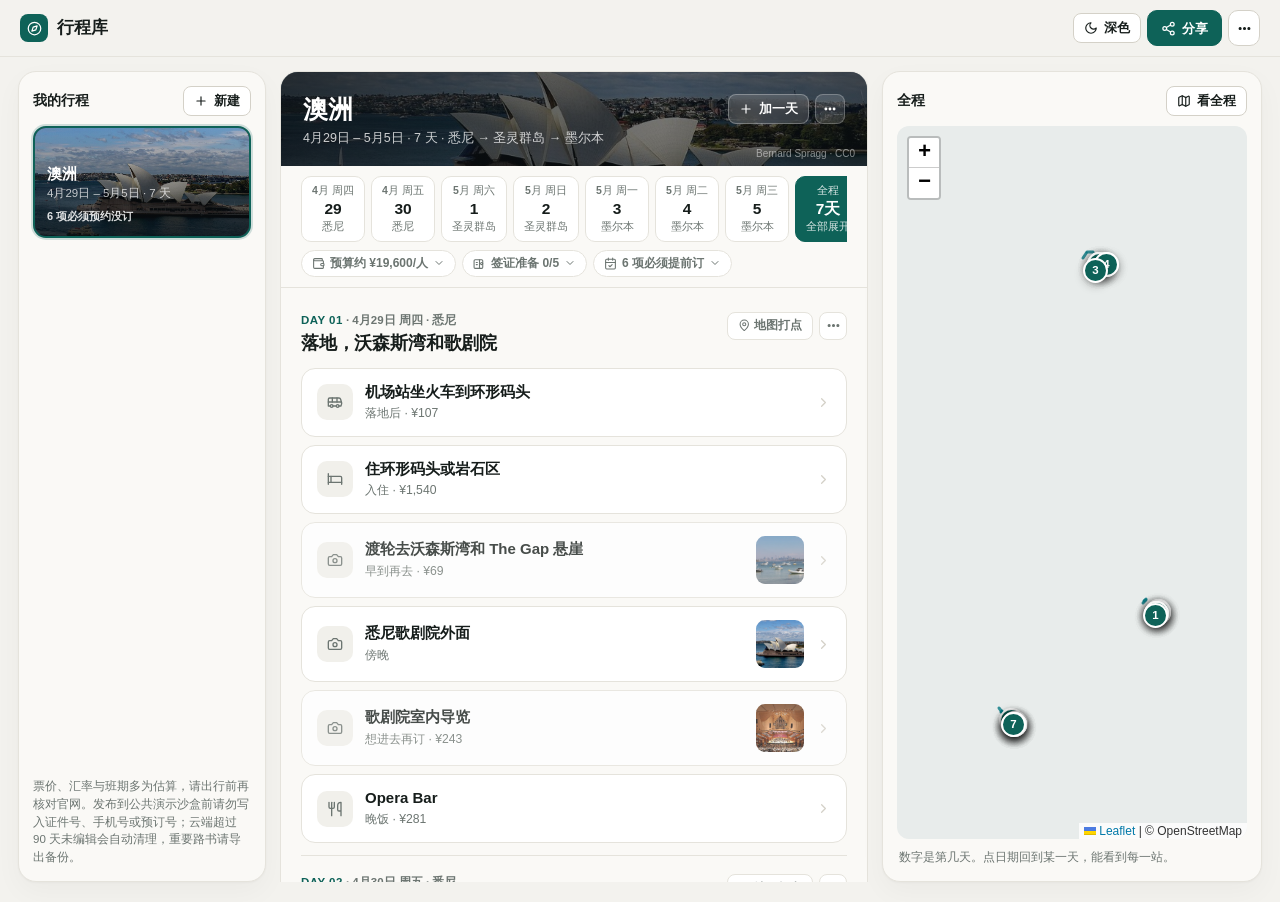
==== demo/index.html @ 8e87754a "feat: convert itinerary stops into minimal cards with click-to-open detail panel and unified monochr" ====
<!DOCTYPE html>
<html lang="zh-CN">
<head>
  <meta charset="utf-8" />
  <meta name="viewport" content="width=device-width, initial-scale=1" />
  <title>行程库</title>
  <script>
    try {
      if (localStorage.getItem("travel-guides-theme") === "dark") {
        document.documentElement.dataset.theme = "dark";
      }
    } catch (_) {}
    if (/^\/t\/[A-Za-z0-9_-]+(?:\/edit)?\/?$/.test(location.pathname)) {
      document.documentElement.classList.add("shared-loading");
    }
  </script>
  <link rel="stylesheet" href="vendor/leaflet.css?v=1.9.4" />
  <link rel="stylesheet" href="styles.css?v=39" />
</head>
<body>
  <header class="top">
    <div class="brand">
      <span class="brand-mark"><span data-icon="compass"></span></span>
      <h1>行程库</h1>
    </div>
    <div class="top-actions">
      <span id="share-status" class="share-status" hidden></span>
      <button type="button" class="btn btn-sm" id="seed-update-btn" hidden><span data-icon="refresh"></span>线上已更新 · 用最新版</button>
      <button type="button" class="btn btn-sm" id="conflict-reload-btn" hidden><span data-icon="refresh"></span>加载最新内容</button>
      <button type="button" class="btn readonly-only" id="fork-btn"><span data-icon="copy"></span>复制并修改</button>
      <button type="button" class="btn btn-sm theme-toggle" id="theme-btn" title="切换浅色纸本 / 深色夜航主题"></button>
      <button type="button" class="btn btn-primary" id="share-btn"><span data-icon="share"></span>分享</button>
      <details class="more-menu" id="more-menu">
        <summary class="btn btn-icon-more" aria-label="更多功能" title="打印路书、导入或导出备份"><span data-icon="more"></span></summary>
        <div class="more-popover">
          <button type="button" class="menu-item edit-only mobile-only-menu-item" id="menu-add-day"><span data-icon="plus"></span>添加新的一天</button>
          <button type="button" class="menu-item edit-only mobile-only-menu-item" id="menu-rename-trip"><span data-icon="pencil"></span>修改行程名称</button>
          <button type="button" class="menu-item edit-only mobile-only-menu-item" id="menu-edit-cover"><span data-icon="camera"></span>更换顶部封面</button>
          <button type="button" class="menu-item edit-only mobile-only-menu-item" id="menu-new-trip"><span data-icon="plus"></span>新建另一趟行程</button>
          <button type="button" class="menu-item edit-only mobile-only-menu-item danger-item" id="menu-delete-trip"><span data-icon="trash"></span>删除当前行程</button>
          <hr class="menu-sep edit-only mobile-only-menu-item" />
          <button type="button" class="menu-item" id="print-btn"><span data-icon="printer"></span>打印 / 导出 PDF 路书</button>
          <button type="button" class="menu-item edit-only" id="reset-local-btn" hidden><span data-icon="refresh"></span>恢复默认线上内容</button>
          <button type="button" class="menu-item edit-only" id="import-btn"><span data-icon="upload"></span>导入 JSON 备份</button>
          <button type="button" class="menu-item" id="export-btn"><span data-icon="download"></span>导出 JSON 备份</button>
        </div>
      </details>
      <input id="import-file" type="file" accept="application/json" hidden />
    </div>
  </header>

  <div class="layout">
    <aside class="rail">
      <div class="rail-head">
        <h2>我的行程</h2>
        <button type="button" id="new-trip" class="btn btn-sm edit-only"><span data-icon="plus"></span>新建</button>
      </div>
      <div id="trip-list"></div>
      <p class="rail-note">票价、汇率与班期多为估算，请出行前再核对官网。发布到公共演示沙盒前请勿写入证件号、手机号或预订号；云端超过 90 天未编辑会自动清理，重要路书请导出备份。</p>
    </aside>

    <main id="main"></main>

    <aside class="map-panel">
      <div class="map-bar">
        <h2 id="map-title">地图</h2>
        <button type="button" id="fit-all" class="btn btn-sm"><span data-icon="map"></span>看全程</button>
      </div>
      <div id="map"></div>
      <p id="map-legend">数字和左边每一站的编号对应，虚线是先后顺序。</p>
    </aside>
  </div>

  <dialog id="editor">
    <form id="editor-form" method="dialog">
      <h3 id="editor-title">添加地点</h3>
      <label>时间 <input name="time" placeholder="10:30" /></label>
      <label>名称 <input name="name" required placeholder="餐厅或景点" /></label>
      <label>类型
        <select name="kind">
          <option value="sight">景点</option>
          <option value="food">餐厅</option>
          <option value="transport">交通</option>
          <option value="stay">住宿</option>
        </select>
      </label>
      <label>地址 <input name="address" placeholder="用来在谷歌上搜索" /></label>
      <label>为什么去（亮点简介） <input name="why" placeholder="一句话说明为什么推荐这里" /></label>
      <div class="pair">
        <label>纬度 <input name="lat" inputmode="decimal" /></label>
        <label>经度 <input name="lng" inputmode="decimal" /></label>
      </div>
      <button type="button" id="geocode-btn" class="btn"><span data-icon="pin"></span><span class="label">按名称查找坐标并打点</span></button>
      <label>要不要提前订
        <select name="reservation">
          <option value="none">不用预约</option>
          <option value="recommended">建议预约</option>
          <option value="required">必须预约</option>
        </select>
      </label>
      <label>预约说明 <input name="reservationNote" placeholder="为什么要订，订晚了会怎样" /></label>
      <label>预约链接 <input name="bookingUrl" placeholder="https://" /></label>
      <div class="pair">
        <label>每人费用（当地货币） <input name="costAmount" inputmode="decimal" placeholder="免费填 0" /></label>
        <label>费用说明 <input name="costNote" placeholder="含什么，怎么算的" /></label>
      </div>
      <label>配图链接（Wikimedia 或本站 /api/img）
        <span class="copy-field">
          <input name="photoSrc" placeholder="https://commons.wikimedia.org/..." />
          <button type="button" id="photo-search-btn" class="btn btn-sm"><span data-icon="camera"></span><span class="label">自动搜图</span></button>
        </span>
      </label>
      <div class="pair">
        <label>图片署名 <input name="photoCredit" placeholder="作者 · CC BY-SA 4.0" /></label>
        <label>来源页面 <input name="photoLink" placeholder="https://commons.wikimedia.org/wiki/File:..." /></label>
      </div>
      <label>怎么走 <textarea name="note" rows="4"></textarea></label>
      <div class="dialog-actions">
        <button type="button" id="editor-cancel" class="btn">取消</button>
        <button type="submit" class="btn btn-primary">保存</button>
      </div>
    </form>
  </dialog>

  <dialog id="day-editor">
    <form id="day-editor-form" method="dialog">
      <h3 id="day-editor-title">编辑这一天</h3>
      <div class="pair">
        <label>日期 <input name="date" placeholder="2027-05-01" /></label>
        <label>城市 <input name="city" placeholder="京都 / 悉尼" /></label>
      </div>
      <label>当天主题 <input name="title" required placeholder="例如：伏见稻荷与清水寺漫步" /></label>
      <div class="dialog-actions">
        <button type="button" id="day-editor-cancel" class="btn">取消</button>
        <button type="submit" class="btn btn-primary">保存</button>
      </div>
    </form>
  </dialog>

  <script src="vendor/leaflet.js?v=1.9.4"></script>
  <dialog id="pin-sheet" class="pin-sheet">
    <form method="dialog">
      <h3 id="pin-sheet-title">在谷歌地图打点</h3>
      <p id="pin-sheet-note" class="pin-sheet-note">点任意一站即可在谷歌地图里单独打点定位；也可以点第一项把今天所有站点连成路线。</p>
      <div id="pin-sheet-list" class="pin-sheet-list"></div>
      <div class="dialog-actions">
        <button type="submit" class="btn" value="cancel">关闭</button>
      </div>
    </form>
  </dialog>

  <dialog id="stop-detail" class="stop-detail">
    <div id="detail-content"></div>
  </dialog>

  <dialog id="stop-sheet" class="stop-sheet">
    <form method="dialog">
      <div class="stop-sheet-head">
        <p id="stop-sheet-pos" class="stop-sheet-pos"></p>
        <h3 id="stop-sheet-title">管理这一站</h3>
      </div>
      <div class="stop-sheet-moves" role="group" aria-label="调整先后顺序">
        <button type="button" class="btn stop-move-btn" id="sheet-move-up"><span data-icon="arrowUp"></span>上移一站</button>
        <button type="button" class="btn stop-move-btn" id="sheet-move-down"><span data-icon="arrowDown"></span>下移一站</button>
      </div>
      <div class="stop-sheet-actions">
        <button type="button" class="sheet-row-btn" id="sheet-edit-stop"><span data-icon="pencil"></span><span><b>编辑地点信息</b><small>修改时间、名称、费用、备注或配图</small></span></button>
        <button type="button" class="sheet-row-btn danger" id="sheet-del-stop"><span data-icon="trash"></span><span><b>删除这一站</b><small>从当天行程中移除</small></span></button>
      </div>
      <div class="dialog-actions">
        <button type="submit" class="btn btn-sheet-done" value="cancel">完成</button>
      </div>
    </form>
  </dialog>

  <dialog id="photo-lightbox" class="photo-lightbox">
    <form method="dialog">
      <img id="lightbox-img" alt="" />
      <div class="lightbox-foot">
        <div>
          <b id="lightbox-title"></b>
          <a id="lightbox-credit" target="_blank" rel="noopener"></a>
        </div>
        <button type="submit" class="btn btn-sm" value="cancel">关闭</button>
      </div>
    </form>
  </dialog>

  <button type="button" id="mobile-map-fab" class="mobile-map-fab" hidden></button>

  <dialog id="share-dialog" class="share-dialog">
    <form method="dialog">
      <div>
        <p class="dialog-kicker" id="share-dialog-kicker">分享行程</p>
        <h3 id="share-dialog-title">两个链接，两种权限</h3>
        <p class="share-explain" id="share-dialog-explain">公开链接只能查看；编辑链接相当于密码，请只发给共同规划的人。</p>
      </div>
      <label>公开查看链接
        <span class="copy-field">
          <input id="public-link" readonly />
          <button type="button" class="btn btn-sm" id="copy-public">复制</button>
        </span>
      </label>
      <label id="edit-link-row">持链接可编辑
        <span class="copy-field">
          <input id="edit-link" readonly />
          <button type="button" class="btn btn-sm" id="copy-edit">复制</button>
        </span>
      </label>
      <div id="static-cloud-box" class="static-cloud-box" hidden>
        <small>当前为静态托管页面，复制上方链接即可发给同行人查看。如果需要在网页上多人实时编辑，也可以生成云端副本（默认沙盒使用 workers.dev，部分国内网络可能无法直连）。</small>
        <button type="button" class="btn btn-sm" id="static-cloud-btn">生成云端可编辑副本</button>
      </div>
      <div id="share-manage-box" class="share-manage-box" hidden>
        <div class="share-manage-head">
          <div>
            <b>编辑安全与历史版本</b>
            <small>编辑链接泄露时可立即重置；改乱了可恢复到之前的版本。</small>
          </div>
          <button type="button" class="btn btn-sm" id="rotate-token-btn">重置编辑密钥</button>
        </div>
        <div class="revision-section">
          <div class="revision-bar">
            <span>最近保存记录（最多 10 版）</span>
            <button type="button" class="btn btn-sm" id="load-revisions-btn">刷新列表</button>
          </div>
          <div id="revision-list" class="revision-list"></div>
        </div>
        <div class="share-delete-row">
          <small>误发了证件号或预订号时，连同历史版本一起从云端清除。</small>
          <button type="button" class="btn btn-sm" id="delete-cloud-trip-btn">彻底删除云端行程</button>
        </div>
      </div>
      <p class="share-warning" id="share-warning">公共演示沙盒单行程限 100 KB、超过 90 天未编辑自动清理，不承诺永久保存。请勿把编辑链接公开发布，也不要写入身份证、护照、手机号或预订号。</p>
      <div class="dialog-actions">
        <button type="button" id="share-close" class="btn btn-primary">完成</button>
      </div>
    </form>
  </dialog>

  <script src="data.js?v=39"></script>
  <script src="app.js?v=39"></script>
  <script src="share.js?v=11"></script>
</body>
</html>
---- demo/vendor/leaflet.css ----
/* required styles */

.leaflet-pane,
.leaflet-tile,
.leaflet-marker-icon,
.leaflet-marker-shadow,
.leaflet-tile-container,
.leaflet-pane > svg,
.leaflet-pane > canvas,
.leaflet-zoom-box,
.leaflet-image-layer,
.leaflet-layer {
	position: absolute;
	left: 0;
	top: 0;
	}
.leaflet-container {
	overflow: hidden;
	}
.leaflet-tile,
.leaflet-marker-icon,
.leaflet-marker-shadow {
	-webkit-user-select: none;
	   -moz-user-select: none;
	        user-select: none;
	  -webkit-user-drag: none;
	}
/* Prevents IE11 from highlighting tiles in blue */
.leaflet-tile::selection {
	background: transparent;
}
/* Safari renders non-retina tile on retina better with this, but Chrome is worse */
.leaflet-safari .leaflet-tile {
	image-rendering: -webkit-optimize-contrast;
	}
/* hack that prevents hw layers "stretching" when loading new tiles */
.leaflet-safari .leaflet-tile-container {
	width: 1600px;
	height: 1600px;
	-webkit-transform-origin: 0 0;
	}
.leaflet-marker-icon,
.leaflet-marker-shadow {
	display: block;
	}
/* .leaflet-container svg: reset svg max-width decleration shipped in Joomla! (joomla.org) 3.x */
/* .leaflet-container img: map is broken in FF if you have max-width: 100% on tiles */
.leaflet-container .leaflet-overlay-pane svg {
	max-width: none !important;
	max-height: none !important;
	}
.leaflet-container .leaflet-marker-pane img,
.leaflet-container .leaflet-shadow-pane img,
.leaflet-container .leaflet-tile-pane img,
.leaflet-container img.leaflet-image-layer,
.leaflet-container .leaflet-tile {
	max-width: none !important;
	max-height: none !important;
	width: auto;
	padding: 0;
	}

.leaflet-container img.leaflet-tile {
	/* See: https://bugs.chromium.org/p/chromium/issues/detail?id=600120 */
	mix-blend-mode: plus-lighter;
}

.leaflet-container.leaflet-touch-zoom {
	-ms-touch-action: pan-x pan-y;
	touch-action: pan-x pan-y;
	}
.leaflet-container.leaflet-touch-drag {
	-ms-touch-action: pinch-zoom;
	/* Fallback for FF which doesn't support pinch-zoom */
	touch-action: none;
	touch-action: pinch-zoom;
}
.leaflet-container.leaflet-touch-drag.leaflet-touch-zoom {
	-ms-touch-action: none;
	touch-action: none;
}
.leaflet-container {
	-webkit-tap-highlight-color: transparent;
}
.leaflet-container a {
	-webkit-tap-highlight-color: rgba(51, 181, 229, 0.4);
}
.leaflet-tile {
	filter: inherit;
	visibility: hidden;
	}
.leaflet-tile-loaded {
	visibility: inherit;
	}
.leaflet-zoom-box {
	width: 0;
	height: 0;
	-moz-box-sizing: border-box;
	     box-sizing: border-box;
	z-index: 800;
	}
/* workaround for https://bugzilla.mozilla.org/show_bug.cgi?id=888319 */
.leaflet-overlay-pane svg {
	-moz-user-select: none;
	}

.leaflet-pane         { z-index: 400; }

.leaflet-tile-pane    { z-index: 200; }
.leaflet-overlay-pane { z-index: 400; }
.leaflet-shadow-pane  { z-index: 500; }
.leaflet-marker-pane  { z-index: 600; }
.leaflet-tooltip-pane   { z-index: 650; }
.leaflet-popup-pane   { z-index: 700; }

.leaflet-map-pane canvas { z-index: 100; }
.leaflet-map-pane svg    { z-index: 200; }

.leaflet-vml-shape {
	width: 1px;
	height: 1px;
	}
.lvml {
	behavior: url(#default#VML);
	display: inline-block;
	position: absolute;
	}


/* control positioning */

.leaflet-control {
	position: relative;
	z-index: 800;
	pointer-events: visiblePainted; /* IE 9-10 doesn't have auto */
	pointer-events: auto;
	}
.leaflet-top,
.leaflet-bottom {
	position: absolute;
	z-index: 1000;
	pointer-events: none;
	}
.leaflet-top {
	top: 0;
	}
.leaflet-right {
	right: 0;
	}
.leaflet-bottom {
	bottom: 0;
	}
.leaflet-left {
	left: 0;
	}
.leaflet-control {
	float: left;
	clear: both;
	}
.leaflet-right .leaflet-control {
	float: right;
	}
.leaflet-top .leaflet-control {
	margin-top: 10px;
	}
.leaflet-bottom .leaflet-control {
	margin-bottom: 10px;
	}
.leaflet-left .leaflet-control {
	margin-left: 10px;
	}
.leaflet-right .leaflet-control {
	margin-right: 10px;
	}


/* zoom and fade animations */

.leaflet-fade-anim .leaflet-popup {
	opacity: 0;
	-webkit-transition: opacity 0.2s linear;
	   -moz-transition: opacity 0.2s linear;
	        transition: opacity 0.2s linear;
	}
.leaflet-fade-anim .leaflet-map-pane .leaflet-popup {
	opacity: 1;
	}
.leaflet-zoom-animated {
	-webkit-transform-origin: 0 0;
	    -ms-transform-origin: 0 0;
	        transform-origin: 0 0;
	}
svg.leaflet-zoom-animated {
	will-change: transform;
}

.leaflet-zoom-anim .leaflet-zoom-animated {
	-webkit-transition: -webkit-transform 0.25s cubic-bezier(0,0,0.25,1);
	   -moz-transition:    -moz-transform 0.25s cubic-bezier(0,0,0.25,1);
	        transition:         transform 0.25s cubic-bezier(0,0,0.25,1);
	}
.leaflet-zoom-anim .leaflet-tile,
.leaflet-pan-anim .leaflet-tile {
	-webkit-transition: none;
	   -moz-transition: none;
	        transition: none;
	}

.leaflet-zoom-anim .leaflet-zoom-hide {
	visibility: hidden;
	}


/* cursors */

.leaflet-interactive {
	cursor: pointer;
	}
.leaflet-grab {
	cursor: -webkit-grab;
	cursor:    -moz-grab;
	cursor:         grab;
	}
.leaflet-crosshair,
.leaflet-crosshair .leaflet-interactive {
	cursor: crosshair;
	}
.leaflet-popup-pane,
.leaflet-control {
	cursor: auto;
	}
.leaflet-dragging .leaflet-grab,
.leaflet-dragging .leaflet-grab .leaflet-interactive,
.leaflet-dragging .leaflet-marker-draggable {
	cursor: move;
	cursor: -webkit-grabbing;
	cursor:    -moz-grabbing;
	cursor:         grabbing;
	}

/* marker & overlays interactivity */
.leaflet-marker-icon,
.leaflet-marker-shadow,
.leaflet-image-layer,
.leaflet-pane > svg path,
.leaflet-tile-container {
	pointer-events: none;
	}

.leaflet-marker-icon.leaflet-interactive,
.leaflet-image-layer.leaflet-interactive,
.leaflet-pane > svg path.leaflet-interactive,
svg.leaflet-image-layer.leaflet-interactive path {
	pointer-events: visiblePainted; /* IE 9-10 doesn't have auto */
	pointer-events: auto;
	}

/* visual tweaks */

.leaflet-container {
	background: #ddd;
	outline-offset: 1px;
	}
.leaflet-container a {
	color: #0078A8;
	}
.leaflet-zoom-box {
	border: 2px dotted #38f;
	background: rgba(255,255,255,0.5);
	}


/* general typography */
.leaflet-container {
	font-family: "Helvetica Neue", Arial, Helvetica, sans-serif;
	font-size: 12px;
	font-size: 0.75rem;
	line-height: 1.5;
	}


/* general toolbar styles */

.leaflet-bar {
	box-shadow: 0 1px 5px rgba(0,0,0,0.65);
	border-radius: 4px;
	}
.leaflet-bar a {
	background-color: #fff;
	border-bottom: 1px solid #ccc;
	width: 26px;
	height: 26px;
	line-height: 26px;
	display: block;
	text-align: center;
	text-decoration: none;
	color: black;
	}
.leaflet-bar a,
.leaflet-control-layers-toggle {
	background-position: 50% 50%;
	background-repeat: no-repeat;
	display: block;
	}
.leaflet-bar a:hover,
.leaflet-bar a:focus {
	background-color: #f4f4f4;
	}
.leaflet-bar a:first-child {
	border-top-left-radius: 4px;
	border-top-right-radius: 4px;
	}
.leaflet-bar a:last-child {
	border-bottom-left-radius: 4px;
	border-bottom-right-radius: 4px;
	border-bottom: none;
	}
.leaflet-bar a.leaflet-disabled {
	cursor: default;
	background-color: #f4f4f4;
	color: #bbb;
	}

.leaflet-touch .leaflet-bar a {
	width: 30px;
	height: 30px;
	line-height: 30px;
	}
.leaflet-touch .leaflet-bar a:first-child {
	border-top-left-radius: 2px;
	border-top-right-radius: 2px;
	}
.leaflet-touch .leaflet-bar a:last-child {
	border-bottom-left-radius: 2px;
	border-bottom-right-radius: 2px;
	}

/* zoom control */

.leaflet-control-zoom-in,
.leaflet-control-zoom-out {
	font: bold 18px 'Lucida Console', Monaco, monospace;
	text-indent: 1px;
	}

.leaflet-touch .leaflet-control-zoom-in, .leaflet-touch .leaflet-control-zoom-out  {
	font-size: 22px;
	}


/* layers control */

.leaflet-control-layers {
	box-shadow: 0 1px 5px rgba(0,0,0,0.4);
	background: #fff;
	border-radius: 5px;
	}
.leaflet-control-layers-toggle {
	background-image: url(images/layers.png);
	width: 36px;
	height: 36px;
	}
.leaflet-retina .leaflet-control-layers-toggle {
	background-image: url(images/layers-2x.png);
	background-size: 26px 26px;
	}
.leaflet-touch .leaflet-control-layers-toggle {
	width: 44px;
	height: 44px;
	}
.leaflet-control-layers .leaflet-control-layers-list,
.leaflet-control-layers-expanded .leaflet-control-layers-toggle {
	display: none;
	}
.leaflet-control-layers-expanded .leaflet-control-layers-list {
	display: block;
	position: relative;
	}
.leaflet-control-layers-expanded {
	padding: 6px 10px 6px 6px;
	color: #333;
	background: #fff;
	}
.leaflet-control-layers-scrollbar {
	overflow-y: scroll;
	overflow-x: hidden;
	padding-right: 5px;
	}
.leaflet-control-layers-selector {
	margin-top: 2px;
	position: relative;
	top: 1px;
	}
.leaflet-control-layers label {
	display: block;
	font-size: 13px;
	font-size: 1.08333em;
	}
.leaflet-control-layers-separator {
	height: 0;
	border-top: 1px solid #ddd;
	margin: 5px -10px 5px -6px;
	}

/* Default icon URLs */
.leaflet-default-icon-path { /* used only in path-guessing heuristic, see L.Icon.Default */
	background-image: url(images/marker-icon.png);
	}


/* attribution and scale controls */

.leaflet-container .leaflet-control-attribution {
	background: #fff;
	background: rgba(255, 255, 255, 0.8);
	margin: 0;
	}
.leaflet-control-attribution,
.leaflet-control-scale-line {
	padding: 0 5px;
	color: #333;
	line-height: 1.4;
	}
.leaflet-control-attribution a {
	text-decoration: none;
	}
.leaflet-control-attribution a:hover,
.leaflet-control-attribution a:focus {
	text-decoration: underline;
	}
.leaflet-attribution-flag {
	display: inline !important;
	vertical-align: baseline !important;
	width: 1em;
	height: 0.6669em;
	}
.leaflet-left .leaflet-control-scale {
	margin-left: 5px;
	}
.leaflet-bottom .leaflet-control-scale {
	margin-bottom: 5px;
	}
.leaflet-control-scale-line {
	border: 2px solid #777;
	border-top: none;
	line-height: 1.1;
	padding: 2px 5px 1px;
	white-space: nowrap;
	-moz-box-sizing: border-box;
	     box-sizing: border-box;
	background: rgba(255, 255, 255, 0.8);
	text-shadow: 1px 1px #fff;
	}
.leaflet-control-scale-line:not(:first-child) {
	border-top: 2px solid #777;
	border-bottom: none;
	margin-top: -2px;
	}
.leaflet-control-scale-line:not(:first-child):not(:last-child) {
	border-bottom: 2px solid #777;
	}

.leaflet-touch .leaflet-control-attribution,
.leaflet-touch .leaflet-control-layers,
.leaflet-touch .leaflet-bar {
	box-shadow: none;
	}
.leaflet-touch .leaflet-control-layers,
.leaflet-touch .leaflet-bar {
	border: 2px solid rgba(0,0,0,0.2);
	background-clip: padding-box;
	}


/* popup */

.leaflet-popup {
	position: absolute;
	text-align: center;
	margin-bottom: 20px;
	}
.leaflet-popup-content-wrapper {
	padding: 1px;
	text-align: left;
	border-radius: 12px;
	}
.leaflet-popup-content {
	margin: 13px 24px 13px 20px;
	line-height: 1.3;
	font-size: 13px;
	font-size: 1.08333em;
	min-height: 1px;
	}
.leaflet-popup-content p {
	margin: 17px 0;
	margin: 1.3em 0;
	}
.leaflet-popup-tip-container {
	width: 40px;
	height: 20px;
	position: absolute;
	left: 50%;
	margin-top: -1px;
	margin-left: -20px;
	overflow: hidden;
	pointer-events: none;
	}
.leaflet-popup-tip {
	width: 17px;
	height: 17px;
	padding: 1px;

	margin: -10px auto 0;
	pointer-events: auto;

	-webkit-transform: rotate(45deg);
	   -moz-transform: rotate(45deg);
	    -ms-transform: rotate(45deg);
	        transform: rotate(45deg);
	}
.leaflet-popup-content-wrapper,
.leaflet-popup-tip {
	background: white;
	color: #333;
	box-shadow: 0 3px 14px rgba(0,0,0,0.4);
	}
.leaflet-container a.leaflet-popup-close-button {
	position: absolute;
	top: 0;
	right: 0;
	border: none;
	text-align: center;
	width: 24px;
	height: 24px;
	font: 16px/24px Tahoma, Verdana, sans-serif;
	color: #757575;
	text-decoration: none;
	background: transparent;
	}
.leaflet-container a.leaflet-popup-close-button:hover,
.leaflet-container a.leaflet-popup-close-button:focus {
	color: #585858;
	}
.leaflet-popup-scrolled {
	overflow: auto;
	}

.leaflet-oldie .leaflet-popup-content-wrapper {
	-ms-zoom: 1;
	}
.leaflet-oldie .leaflet-popup-tip {
	width: 24px;
	margin: 0 auto;

	-ms-filter: "progid:DXImageTransform.Microsoft.Matrix(M11=0.70710678, M12=0.70710678, M21=-0.70710678, M22=0.70710678)";
	filter: progid:DXImageTransform.Microsoft.Matrix(M11=0.70710678, M12=0.70710678, M21=-0.70710678, M22=0.70710678);
	}

.leaflet-oldie .leaflet-control-zoom,
.leaflet-oldie .leaflet-control-layers,
.leaflet-oldie .leaflet-popup-content-wrapper,
.leaflet-oldie .leaflet-popup-tip {
	border: 1px solid #999;
	}


/* div icon */

.leaflet-div-icon {
	background: #fff;
	border: 1px solid #666;
	}


/* Tooltip */
/* Base styles for the element that has a tooltip */
.leaflet-tooltip {
	position: absolute;
	padding: 6px;
	background-color: #fff;
	border: 1px solid #fff;
	border-radius: 3px;
	color: #222;
	white-space: nowrap;
	-webkit-user-select: none;
	-moz-user-select: none;
	-ms-user-select: none;
	user-select: none;
	pointer-events: none;
	box-shadow: 0 1px 3px rgba(0,0,0,0.4);
	}
.leaflet-tooltip.leaflet-interactive {
	cursor: pointer;
	pointer-events: auto;
	}
.leaflet-tooltip-top:before,
.leaflet-tooltip-bottom:before,
.leaflet-tooltip-left:before,
.leaflet-tooltip-right:before {
	position: absolute;
	pointer-events: none;
	border: 6px solid transparent;
	background: transparent;
	content: "";
	}

/* Directions */

.leaflet-tooltip-bottom {
	margin-top: 6px;
}
.leaflet-tooltip-top {
	margin-top: -6px;
}
.leaflet-tooltip-bottom:before,
.leaflet-tooltip-top:before {
	left: 50%;
	margin-left: -6px;
	}
.leaflet-tooltip-top:before {
	bottom: 0;
	margin-bottom: -12px;
	border-top-color: #fff;
	}
.leaflet-tooltip-bottom:before {
	top: 0;
	margin-top: -12px;
	margin-left: -6px;
	border-bottom-color: #fff;
	}
.leaflet-tooltip-left {
	margin-left: -6px;
}
.leaflet-tooltip-right {
	margin-left: 6px;
}
.leaflet-tooltip-left:before,
.leaflet-tooltip-right:before {
	top: 50%;
	margin-top: -6px;
	}
.leaflet-tooltip-left:before {
	right: 0;
	margin-right: -12px;
	border-left-color: #fff;
	}
.leaflet-tooltip-right:before {
	left: 0;
	margin-left: -12px;
	border-right-color: #fff;
	}

/* Printing */

@media print {
	/* Prevent printers from removing background-images of controls. */
	.leaflet-control {
		-webkit-print-color-adjust: exact;
		print-color-adjust: exact;
		}
	}
---- demo/styles.css ----
/* ==========================================================================
   Static Travel Guide — Minimal Unified Card + Detail Panel Stylesheet
   Strict Monochrome + Single Accent Palette (Zero Rainbow Clutter)
   ========================================================================== */

:root {
  --bg: #f3f2ee;
  --panel: #faf9f6;
  --surface: #ffffff;
  --surface-subtle: #f1f0eb;
  --ink: #161d1b;
  --muted: #6c7571;
  --line: #e5e3dc;
  --line-strong: #d4d1c8;
  --accent: #0e6258;
  --accent-dark: #094941;
  --accent-soft: #e8f3f1;
  --warn: #b45309;
  --warn-soft: #fef5eb;
  --danger: #b91c1c;
  --danger-soft: #fef2f2;
  --radius: 18px;
  --shadow: 0 1px 2px rgba(18, 26, 23, 0.03), 0 10px 28px rgba(18, 26, 23, 0.035);
}

/* Tonal single-hue steps for budget chart (no rainbow colors) */
.cat-flight    { --bar-alpha: 1; }
.cat-stay      { --bar-alpha: 0.78; }
.cat-transport { --bar-alpha: 0.6; }
.cat-sight     { --bar-alpha: 0.45; }
.cat-food      { --bar-alpha: 0.32; }
.cat-other     { --bar-alpha: 0.2; }

* { box-sizing: border-box; }
[hidden] { display: none !important; }
html, body { margin: 0; height: 100%; }
html.shared-loading body { visibility: hidden; }

body {
  background: var(--bg);
  color: var(--ink);
  font-family: -apple-system, BlinkMacSystemFont, "PingFang SC", "Hiragino Sans GB", "Microsoft YaHei", "Noto Sans SC", sans-serif;
  font-size: 14.5px;
  line-height: 1.55;
  -webkit-font-smoothing: antialiased;
}

button, input, select, textarea { font: inherit; color: inherit; }
.icon { width: 15px; height: 15px; flex-shrink: 0; }
.muted { color: var(--muted); }
.empty { margin: 0; padding: 20px 0; color: var(--muted); font-size: 13.5px; }
.print-only-notes { display: none; }

/* Role Modifiers */
.shared-readonly .edit-only { display: none !important; }
.readonly-only { display: none !important; }
.shared-readonly .readonly-only { display: inline-flex !important; }

/* Unified Calm Buttons */
.btn {
  display: inline-flex;
  align-items: center;
  justify-content: center;
  gap: 6px;
  height: 36px;
  padding: 0 13px;
  border-radius: 10px;
  border: 1px solid var(--line-strong);
  background: var(--surface);
  color: var(--ink);
  font-size: 13px;
  font-weight: 600;
  line-height: 1;
  text-decoration: none;
  white-space: nowrap;
  cursor: pointer;
  transition: background 0.15s, border-color 0.15s, color 0.15s;
}
.btn:hover { border-color: var(--accent); color: var(--accent); }
.btn:active { transform: translateY(1px); }
.btn:disabled { opacity: 0.4; cursor: default; }
.btn-sm { height: 30px; padding: 0 10px; font-size: 12.5px; border-radius: 8px; }
.btn-sm .icon { width: 14px; height: 14px; }

.btn-primary, .btn-book {
  background: var(--accent);
  border-color: var(--accent);
  color: #fff;
}
.btn-primary:hover, .btn-book:hover {
  background: var(--accent-dark);
  border-color: var(--accent-dark);
  color: #fff;
}

/* Top Bar & Menus */
.top {
  position: sticky;
  top: 0;
  z-index: 50;
  display: flex;
  justify-content: space-between;
  align-items: center;
  gap: 12px;
  padding: 10px 20px;
  background: rgba(243, 242, 238, 0.9);
  border-bottom: 1px solid var(--line);
  backdrop-filter: blur(14px);
}
.brand { display: flex; align-items: center; gap: 9px; }
.brand-mark {
  display: grid;
  place-items: center;
  width: 28px;
  height: 28px;
  border-radius: 8px;
  background: var(--accent);
  color: #fff;
}
.brand h1 { margin: 0; font-size: 17px; font-weight: 750; letter-spacing: -0.01em; }
.top-actions { display: flex; align-items: center; gap: 6px; }

.share-status {
  display: inline-flex;
  align-items: center;
  height: 26px;
  padding: 0 9px;
  border-radius: 999px;
  background: var(--accent-soft);
  color: var(--accent);
  font-size: 12px;
  font-weight: 600;
  white-space: nowrap;
}
.share-status.error { background: var(--danger-soft); color: var(--danger); }

#conflict-reload-btn, #seed-update-btn {
  border-color: var(--warn);
  background: var(--warn-soft);
  color: var(--warn);
}

.more-menu { position: relative; }
.more-menu summary { list-style: none; }
.more-menu summary::-webkit-details-marker { display: none; }
.btn-icon-more { width: 32px; padding: 0; }
.more-popover {
  position: absolute;
  right: 0;
  top: calc(100% + 6px);
  min-width: 188px;
  padding: 5px;
  border-radius: 12px;
  background: var(--surface);
  border: 1px solid var(--line);
  box-shadow: 0 12px 32px rgba(15, 23, 20, 0.14);
  display: grid;
  gap: 2px;
  z-index: 80;
}
.menu-item {
  display: flex;
  align-items: center;
  gap: 9px;
  width: 100%;
  padding: 8px 11px;
  border: 0;
  border-radius: 8px;
  background: transparent;
  color: var(--ink);
  font-size: 13px;
  font-weight: 550;
  text-align: left;
  cursor: pointer;
}
.menu-item:hover { background: var(--surface-subtle); color: var(--accent); }
.menu-item.danger-item { color: var(--danger); }
.menu-item.danger-item:hover { background: var(--danger-soft); }
.menu-sep { border: 0; border-top: 1px solid var(--line); margin: 4px 6px; }
@media (min-width: 721px) {
  .mobile-only-menu-item { display: none; }
}

/* 3-Column Desktop Layout */
.layout {
  display: grid;
  grid-template-columns: 248px minmax(0, 1fr) 380px;
  gap: 14px;
  padding: 14px 18px 20px;
  height: calc(100vh - 55px);
}
.shared-route .rail { display: none !important; }
.shared-route .layout { grid-template-columns: minmax(0, 1fr) 400px; }

.rail, .map-panel {
  min-height: 0;
  display: flex;
  flex-direction: column;
  background: var(--panel);
  border: 1px solid var(--line);
  border-radius: var(--radius);
  box-shadow: var(--shadow);
}

/* Left Sidebar Trip Cards */
.rail { padding: 14px; overflow: auto; }
.rail-head, .map-bar {
  display: flex;
  justify-content: space-between;
  align-items: center;
  gap: 8px;
  margin-bottom: 10px;
}
.rail h2, .map-bar h2 { margin: 0; font-size: 14px; font-weight: 750; }
#trip-list { display: grid; gap: 10px; }

.trip-card {
  position: relative;
  display: flex;
  flex-direction: column;
  justify-content: flex-end;
  width: 100%;
  min-height: 112px;
  padding: 0;
  border: 2px solid transparent;
  border-radius: 13px;
  background: #1b2422;
  color: #fff;
  text-align: left;
  overflow: hidden;
  cursor: pointer;
  transition: transform 0.15s, border-color 0.15s;
}
.trip-card:hover { transform: translateY(-1px); }
.trip-card.active {
  border-color: var(--accent);
  box-shadow: 0 0 0 2px rgba(14, 98, 88, 0.18);
}
.trip-thumb {
  position: absolute;
  inset: 0;
  display: grid;
  place-items: center;
  background: #232f2c center / cover no-repeat;
}
.trip-thumb::after {
  content: "";
  position: absolute;
  inset: 0;
  background: linear-gradient(180deg, rgba(10, 15, 18, 0.1) 0%, rgba(10, 15, 18, 0.84) 100%);
}
.trip-meta { position: relative; z-index: 1; display: block; padding: 11px 12px 10px; }
.trip-meta b { display: block; font-size: 14.5px; font-weight: 750; line-height: 1.25; }
.trip-meta span { display: block; margin-top: 2px; font-size: 11.5px; color: rgba(255, 255, 255, 0.74); }
.trip-meta em, .trip-meta .ok {
  display: inline-block;
  margin-top: 5px;
  font-size: 11px;
  font-style: normal;
  font-weight: 600;
  color: rgba(255, 255, 255, 0.86);
}
.rail-note { margin: auto 0 0; padding-top: 14px; color: var(--muted); font-size: 11.5px; line-height: 1.55; }

/* Center Stage */
main {
  min-height: 0;
  overflow: auto;
  display: flex;
  flex-direction: column;
  gap: 10px;
}
.stage-shell {
  background: var(--panel);
  border: 1px solid var(--line);
  border-radius: var(--radius);
  box-shadow: var(--shadow);
  overflow: clip;
}

/* 1. Atmospheric Header */
.stage-hero {
  position: relative;
  padding: 22px 22px 18px;
  background: #1a2422;
  color: #fff;
  overflow: hidden;
}
.stage-hero.has-bg::before {
  content: "";
  position: absolute;
  inset: 0;
  background: var(--hero-img) center / cover no-repeat;
}
.stage-hero-scrim {
  position: absolute;
  inset: 0;
  background: linear-gradient(95deg, rgba(12, 17, 20, 0.84) 0%, rgba(12, 17, 20, 0.56) 65%, rgba(12, 17, 20, 0.72) 100%);
}
.stage-hero-body {
  position: relative;
  z-index: 1;
  display: flex;
  justify-content: space-between;
  align-items: flex-start;
  gap: 14px;
}
.stage-hero h2 { margin: 0; font-size: clamp(20px, 2.3vw, 25px); font-weight: 760; letter-spacing: -0.015em; line-height: 1.2; }
.stage-sub { margin: 5px 0 0; font-size: 12.5px; color: rgba(255, 255, 255, 0.78); }
.stage-hero-tools { display: flex; align-items: center; gap: 6px; flex-shrink: 0; }
.btn-hero-primary { background: rgba(255, 255, 255, 0.16); border-color: rgba(255, 255, 255, 0.28); color: #fff; backdrop-filter: blur(6px); }
.btn-hero-primary:hover { background: rgba(255, 255, 255, 0.26); border-color: #fff; color: #fff; }
.btn-hero-more { width: 30px; padding: 0; background: rgba(255, 255, 255, 0.14); border-color: rgba(255, 255, 255, 0.24); color: #fff; }
.btn-hero-more:hover { background: rgba(255, 255, 255, 0.26); border-color: #fff; color: #fff; }
.hero-credit {
  position: absolute; right: 12px; bottom: 5px; z-index: 1;
  font-size: 10px; color: rgba(255, 255, 255, 0.5); text-decoration: none;
  max-width: 45%; overflow: hidden; text-overflow: ellipsis; white-space: nowrap;
}

/* 2. Sticky Date Strip + Monochrome Quick Pills */
.stage-sticky {
  position: sticky;
  top: 0;
  z-index: 25;
  padding: 10px 20px;
  background: rgba(250, 249, 246, 0.94);
  border-bottom: 1px solid var(--line);
  backdrop-filter: blur(12px);
}
.day-tabs {
  display: flex;
  align-items: stretch;
  gap: 6px;
  overflow-x: auto;
  scrollbar-width: none;
}
.day-tabs::-webkit-scrollbar { display: none; }

.day-tab {
  display: flex;
  flex-direction: column;
  align-items: center;
  justify-content: center;
  min-width: 64px;
  padding: 5px 10px;
  border-radius: 10px;
  border: 1px solid var(--line);
  background: var(--surface);
  color: var(--ink);
  cursor: pointer;
  flex-shrink: 0;
  transition: background 0.15s, border-color 0.15s, color 0.15s;
}
.day-tab:hover { border-color: var(--accent); }
.dt-top { font-size: 10.5px; color: var(--muted); font-weight: 550; white-space: nowrap; }
.dt-num { font-size: 15.5px; font-weight: 800; line-height: 1.15; margin: 1px 0; font-variant-numeric: tabular-nums; }
.dt-city { font-size: 11px; color: var(--muted); font-weight: 550; max-width: 70px; overflow: hidden; text-overflow: ellipsis; white-space: nowrap; }

.day-tab.active {
  background: var(--accent);
  border-color: var(--accent);
  color: #fff;
}
.day-tab.active .dt-top, .day-tab.active .dt-city { color: rgba(255, 255, 255, 0.84); }

.quick-pills {
  display: flex;
  flex-wrap: nowrap;
  align-items: center;
  gap: 6px;
  margin-top: 8px;
  overflow-x: auto;
  scrollbar-width: none;
}
.quick-pills::-webkit-scrollbar { display: none; }
.q-pill {
  display: inline-flex;
  align-items: center;
  gap: 5px;
  height: 27px;
  padding: 0 10px;
  border-radius: 999px;
  border: 1px solid var(--line);
  background: var(--surface);
  color: var(--muted);
  font-size: 12px;
  font-weight: 600;
  cursor: pointer;
  white-space: nowrap;
}
.q-pill .icon { width: 13px; height: 13px; color: var(--muted); }
.q-pill.open, .q-pill:hover {
  border-color: var(--accent);
  background: var(--accent-soft);
  color: var(--accent);
}
.q-pill.open .icon, .q-pill:hover .icon { color: var(--accent); }
.chev { display: inline-grid; transition: transform 0.15s; }
.chev .icon { width: 12px; height: 12px; }
.chev.up { transform: rotate(180deg); }

/* Expandable Drawers */
.drawer-panel {
  margin: 12px 20px 4px;
  padding: 15px 16px;
  border-radius: 14px;
  background: var(--surface);
  border: 1px solid var(--line);
}
.drawer-head {
  display: flex;
  justify-content: space-between;
  align-items: flex-start;
  gap: 12px;
  padding-bottom: 10px;
  border-bottom: 1px solid var(--line);
  margin-bottom: 12px;
}
.drawer-head b { display: block; font-size: 14px; }
.drawer-sub { display: block; margin-top: 2px; font-size: 12px; color: var(--muted); }
.drawer-close {
  border: 0;
  background: var(--surface-subtle);
  color: var(--muted);
  padding: 4px 10px;
  border-radius: 6px;
  font-size: 12px;
  font-weight: 600;
  cursor: pointer;
}
.section-title { margin: 14px 0 8px; font-size: 12.5px; font-weight: 700; color: var(--muted); }

.book-row { display: flex; align-items: center; gap: 10px; padding: 8px 0; border-top: 1px solid var(--line); }
.book-row:first-of-type { border-top: 0; padding-top: 0; }
.book-name { flex: 1; min-width: 0; }
.book-name b { display: block; font-size: 13.5px; }
.book-name small { color: var(--muted); font-size: 12px; }

.flag {
  display: inline-block;
  padding: 1.5px 7px;
  border-radius: 5px;
  background: var(--surface-subtle);
  color: var(--muted);
  font-size: 11px;
  font-weight: 650;
  white-space: nowrap;
}
.flag.required { background: var(--warn-soft); color: var(--warn); }

/* Visa & Budget Drawers */
.visa-meta { display: grid; gap: 6px; margin-bottom: 12px; }
.visa-meta p { display: grid; grid-template-columns: 44px minmax(0, 1fr); gap: 8px; margin: 0; font-size: 12.8px; }
.visa-meta b { color: var(--muted); }
.visa-actions { display: flex; flex-wrap: wrap; gap: 8px; margin-bottom: 10px; }
.visa-docs, .visa-tips { list-style: none; margin: 0; padding: 0; display: grid; gap: 6px; }
.visa-doc {
  display: flex; align-items: flex-start; gap: 9px; padding: 8px 11px;
  border: 1px solid var(--line); border-radius: 10px; background: var(--panel); cursor: pointer;
}
.visa-doc.on { background: var(--accent-soft); border-color: rgba(14, 98, 88, 0.28); }
.visa-doc b { display: block; font-size: 13px; }
.visa-doc small { display: block; color: var(--muted); font-size: 11.8px; }
.visa-tips li { font-size: 12.5px; color: var(--muted); padding-left: 12px; position: relative; }
.visa-tips li::before { content: "•"; position: absolute; left: 0; color: var(--accent); }
.visa-note { margin: 10px 0 0; font-size: 11.5px; color: var(--muted); }

.origin-pick { display: flex; align-items: center; gap: 10px; margin-bottom: 10px; }
.origin-label { font-size: 12px; font-weight: 650; color: var(--muted); }
.origin-seg { display: inline-flex; gap: 6px; flex-wrap: wrap; }
.origin-btn {
  height: 28px; padding: 0 11px; border-radius: 999px;
  border: 1px solid var(--line-strong); background: var(--panel);
  font-size: 12px; font-weight: 600; cursor: pointer;
}
.origin-btn.active { background: var(--accent); border-color: var(--accent); color: #fff; }
.origin-brief { margin: 0 0 10px; font-size: 12.5px; color: var(--muted); line-height: 1.55; }

.flight-watch {
  display: flex; flex-wrap: wrap; justify-content: space-between; align-items: center;
  gap: 10px; padding: 10px 13px; margin-bottom: 12px;
  border-radius: 10px; background: var(--panel); border: 1px solid var(--line);
}
.flight-watch-info { display: flex; align-items: center; gap: 8px; flex: 1 1 220px; }
.fw-badge {
  display: inline-flex; align-items: center; gap: 4px; padding: 3px 8px;
  border-radius: 6px; background: var(--accent-soft); color: var(--accent);
  font-size: 11.5px; font-weight: 700; white-space: nowrap;
}
.fw-route b { display: block; font-size: 13px; }
.fw-route small { display: block; font-size: 11.5px; color: var(--muted); }
.flight-watch-actions { display: flex; gap: 6px; flex-wrap: wrap; }

.budget-bar { display: flex; height: 6px; border-radius: 999px; overflow: hidden; gap: 2px; margin-bottom: 10px; }
.budget-bar span { background: var(--accent); opacity: var(--bar-alpha, 0.5); border-radius: 999px; }
.budget-ledger { display: grid; grid-template-columns: repeat(2, minmax(0, 1fr)); gap: 2px 24px; }
.ledger-row {
  display: grid; grid-template-columns: minmax(0, 1fr) auto auto; gap: 10px; align-items: center;
  padding: 6px 0; border-bottom: 1px solid var(--line); font-size: 12.8px; font-variant-numeric: tabular-nums;
}
.budget-ledger.single-col .ledger-row { grid-template-columns: minmax(0, 1fr) auto; }
.ledger-name { display: inline-flex; align-items: center; gap: 7px; font-weight: 600; }
.ledger-name i { width: 8px; height: 8px; border-radius: 50%; background: var(--accent); opacity: var(--bar-alpha, 0.6); }
.ledger-name em { font-style: normal; color: var(--muted); font-size: 11.5px; font-weight: 500; }
.ledger-local { color: var(--muted); font-size: 12px; }
.ledger-cny { font-weight: 700; min-width: 3.8em; text-align: right; }

.budget-days, .budget-rows { list-style: none; margin: 0; padding: 0; }
.budget-day-btn {
  display: grid; grid-template-columns: 92px minmax(0, 1fr) auto; align-items: center; gap: 10px;
  width: 100%; padding: 6px 8px; border: 0; border-radius: 8px; background: transparent;
  text-align: left; cursor: pointer; font-size: 12.5px;
}
.budget-day-btn:hover { background: var(--panel); }
.bd-date small, .bd-amt small { margin-left: 5px; color: var(--muted); }
.bd-bar { height: 5px; border-radius: 999px; background: var(--surface-subtle); overflow: hidden; }
.bd-bar i { display: block; height: 100%; background: var(--accent); border-radius: 999px; }
.bd-amt { text-align: right; font-variant-numeric: tabular-nums; }

.budget-rows li {
  display: flex; justify-content: space-between; align-items: baseline; gap: 12px;
  padding: 7px 0; border-bottom: 1px solid var(--line); font-size: 12.8px;
}
.budget-rows li:last-child { border-bottom: 0; }
.budget-rows small { display: block; color: var(--muted); font-size: 11.8px; margin-top: 1px; }
.budget-rows em { font-style: normal; font-weight: 700; white-space: nowrap; font-variant-numeric: tabular-nums; }
.budget-rows .rmb { margin-left: 5px; color: var(--muted); font-weight: 500; font-size: 11.5px; }
.budget-note { margin: 10px 0 0; font-size: 11.8px; color: var(--muted); line-height: 1.55; }

/* ==========================================================================
   3. Clean Minimal Day Sections + Glanceable Stop Cards
   ========================================================================== */
.stage-days {
  padding: 6px 20px 10px;
}
.day {
  padding: 18px 0 12px;
}
.day + .day {
  border-top: 1px solid var(--line);
}

.day-head {
  display: flex;
  justify-content: space-between;
  align-items: flex-start;
  gap: 12px;
  margin-bottom: 12px;
}
.day-head-info { min-width: 0; }
.day-kicker {
  margin: 0;
  font-size: 11.5px;
  font-weight: 600;
  color: var(--muted);
}
.day-kicker b {
  color: var(--accent);
  font-weight: 750;
  letter-spacing: 0.04em;
}
.day-head h3 {
  margin: 3px 0 0;
  font-size: 18px;
  font-weight: 750;
  line-height: 1.3;
  color: var(--ink);
  letter-spacing: -0.01em;
}
.weather-strip {
  margin: 3px 0 0;
  font-size: 12px;
  color: var(--muted);
}

.day-tools {
  display: flex;
  align-items: center;
  gap: 6px;
  flex-shrink: 0;
}
.day-act-chip {
  display: inline-flex;
  align-items: center;
  gap: 4px;
  height: 28px;
  padding: 0 10px;
  border-radius: 8px;
  border: 1px solid var(--line);
  background: var(--surface);
  color: var(--muted);
  font-size: 12px;
  font-weight: 600;
  text-decoration: none;
  white-space: nowrap;
  cursor: pointer;
}
.day-act-chip .icon { width: 12.5px; height: 12.5px; }
.day-act-chip:hover { border-color: var(--accent); color: var(--accent); }
.day-act-icon {
  display: inline-grid;
  place-items: center;
  width: 28px;
  height: 28px;
  border-radius: 8px;
  border: 1px solid var(--line);
  background: var(--surface);
  color: var(--muted);
  cursor: pointer;
}
.day-act-icon:hover { border-color: var(--accent); color: var(--accent); }

/* Minimal Stop Cards (Zero Wall-of-Text — Tap to Open Detail Panel) */
.stops {
  list-style: none;
  margin: 0;
  padding: 0;
  display: grid;
  gap: 8px;
}
.stop {
  scroll-margin-top: calc(var(--top-h, 55px) + var(--tabs-h, 96px) + 12px);
}
.stop.optional { opacity: 0.78; }

.s-card {
  display: flex;
  align-items: center;
  gap: 12px;
  padding: 13px 15px;
  border-radius: 14px;
  background: var(--surface);
  border: 1px solid var(--line);
  cursor: pointer;
  transition: border-color 0.15s, transform 0.12s, box-shadow 0.15s;
}
.s-card:hover {
  border-color: var(--accent);
  box-shadow: 0 4px 14px rgba(15, 23, 20, 0.05);
}
.s-card:active {
  transform: scale(0.992);
}

.s-card-icon {
  display: grid;
  place-items: center;
  width: 36px;
  height: 36px;
  border-radius: 10px;
  background: var(--surface-subtle);
  color: var(--muted);
  flex-shrink: 0;
}
.s-card-icon .icon { width: 16px; height: 16px; }

.s-card-body {
  flex: 1;
  min-width: 0;
}
.s-card-title {
  margin: 0;
  font-size: 15px;
  font-weight: 660;
  color: var(--ink);
  line-height: 1.35;
  overflow: hidden;
  text-overflow: ellipsis;
  white-space: nowrap;
}
.s-card-meta {
  margin: 2px 0 0;
  font-size: 12.2px;
  color: var(--muted);
  font-variant-numeric: tabular-nums;
  overflow: hidden;
  text-overflow: ellipsis;
  white-space: nowrap;
}

.s-card-thumb {
  width: 48px;
  height: 48px;
  border-radius: 9px;
  overflow: hidden;
  background: var(--surface-subtle);
  flex-shrink: 0;
}
.s-card-thumb img {
  display: block;
  width: 100%;
  height: 100%;
  object-fit: cover;
}
.s-card-arrow {
  color: var(--line-strong);
  display: inline-grid;
  flex-shrink: 0;
}
.s-card:hover .s-card-arrow { color: var(--accent); }

.day-pager {
  display: flex;
  justify-content: space-between;
  align-items: center;
  gap: 8px;
  padding-top: 12px;
  margin-top: 10px;
}

/* ==========================================================================
   4. Stop Card Detail Panel (<dialog id="stop-detail">)
   ========================================================================== */
.stop-detail {
  width: min(460px, calc(100vw - 24px));
  max-height: min(86vh, 720px);
  overflow: auto;
  border-radius: 20px;
  background: var(--surface);
  border: 1px solid var(--line);
}
.dp-cover {
  position: relative;
  margin: 0;
  height: 200px;
  background: #141b1a;
}
.dp-cover img {
  display: block;
  width: 100%;
  height: 100%;
  object-fit: cover;
}
.dp-credit {
  position: absolute;
  right: 10px;
  bottom: 8px;
  padding: 2px 7px;
  border-radius: 5px;
  background: rgba(0, 0, 0, 0.55);
  color: rgba(255, 255, 255, 0.82);
  font-size: 10.5px;
  text-decoration: none;
  max-width: 70%;
  overflow: hidden;
  text-overflow: ellipsis;
  white-space: nowrap;
}
.dp-close {
  display: grid;
  place-items: center;
  width: 32px;
  height: 32px;
  border-radius: 50%;
  border: 1px solid var(--line);
  background: var(--panel);
  color: var(--muted);
  cursor: pointer;
  flex-shrink: 0;
}
.dp-close:hover { color: var(--ink); border-color: var(--ink); }
.dp-close.on-photo {
  position: absolute;
  top: 12px;
  right: 12px;
  border-color: rgba(255, 255, 255, 0.25);
  background: rgba(15, 20, 24, 0.62);
  color: #fff;
  backdrop-filter: blur(6px);
}

.dp-body {
  padding: 18px 20px 18px;
}
.dp-head {
  display: flex;
  justify-content: space-between;
  align-items: flex-start;
  gap: 12px;
}
.dp-kicker {
  margin: 0;
  font-size: 12px;
  font-weight: 600;
  color: var(--accent);
}
.dp-title {
  margin: 4px 0 0;
  font-size: 19px;
  font-weight: 760;
  line-height: 1.3;
  color: var(--ink);
}

.dp-sections {
  display: grid;
  gap: 8px;
  margin-top: 14px;
}
.dp-sec {
  padding: 10px 13px;
  border-radius: 11px;
  background: var(--panel);
  border: 1px solid var(--line);
}
.dp-sec p {
  margin: 3px 0 0;
  font-size: 13.5px;
  line-height: 1.65;
  color: var(--ink);
}
.dp-addr p {
  font-size: 12.5px;
  color: var(--muted);
}
.dp-label {
  display: inline-block;
  font-size: 11px;
  font-weight: 700;
  color: var(--muted);
}
.dp-book-head {
  display: flex;
  justify-content: space-between;
  align-items: center;
  gap: 8px;
}

.booked-inline-toggle {
  position: relative;
  display: inline-flex;
  align-items: center;
  gap: 4px;
  height: 26px;
  padding: 0 10px;
  border-radius: 999px;
  border: 1px solid var(--line-strong);
  background: var(--panel);
  color: var(--muted);
  font-size: 12px;
  font-weight: 600;
  cursor: pointer;
}
.booked-inline-toggle input { position: absolute; opacity: 0; width: 1px; height: 1px; pointer-events: none; }
.booked-inline-toggle .icon { width: 12.5px; height: 12.5px; }
.booked-inline-toggle.on {
  border-color: var(--accent);
  background: var(--accent-soft);
  color: var(--accent);
}

.dp-actions {
  display: flex;
  flex-wrap: wrap;
  gap: 8px;
  margin-top: 18px;
}
.dp-actions .btn {
  height: 36px;
  font-size: 13px;
}

.dp-manage {
  display: flex;
  align-items: center;
  gap: 6px;
  margin-top: 16px;
  padding-top: 12px;
  border-top: 1px solid var(--line);
}
.dp-m-btn {
  display: inline-flex;
  align-items: center;
  gap: 4px;
  height: 30px;
  padding: 0 9px;
  border-radius: 7px;
  border: 0;
  background: var(--surface-subtle);
  color: var(--muted);
  font-size: 12px;
  font-weight: 600;
  cursor: pointer;
}
.dp-m-btn .icon { width: 13px; height: 13px; }
.dp-m-btn:hover:not(:disabled) { color: var(--ink); }
.dp-m-btn:disabled { opacity: 0.38; cursor: default; }
.dp-m-btn.danger { margin-left: auto; }
.dp-m-btn.danger:hover { color: var(--danger); background: var(--danger-soft); }

/* Bottom Budget Dock */
.budget-dock {
  display: flex;
  flex-wrap: wrap;
  align-items: center;
  justify-content: space-between;
  gap: 12px 16px;
  margin: 6px 20px 18px;
  padding: 12px 15px;
  border-radius: 13px;
  background: var(--surface);
  border: 1px solid var(--line);
}
.dock-total { display: flex; align-items: center; gap: 10px; }
.dock-badge {
  display: grid; place-items: center; width: 34px; height: 34px;
  border-radius: 50%; background: var(--accent-soft); color: var(--accent);
}
.dock-total small { display: block; font-size: 11.5px; color: var(--muted); }
.dock-total p { margin: 1px 0 0; display: flex; align-items: baseline; gap: 6px; }
.dock-total b { font-size: 18.5px; font-weight: 780; font-variant-numeric: tabular-nums; }
.dock-total span { font-size: 12px; color: var(--muted); }
.dock-cats { display: flex; gap: 8px; margin-left: auto; }
.dock-cat {
  padding: 5px 11px; border-radius: 9px; background: var(--panel);
  border: 1px solid var(--line); min-width: 88px;
}
.dock-cat small { display: block; font-size: 11px; color: var(--muted); }
.dock-cat b { display: block; margin-top: 1px; font-size: 13.5px; font-weight: 720; font-variant-numeric: tabular-nums; }

.page-footnote {
  margin: 0 4px 12px; color: var(--muted); font-size: 11.5px; line-height: 1.55; text-align: center;
}

/* Right Map Panel — Unified Single-Color Pins */
.map-panel { padding: 14px; }
#map { flex: 1; min-height: 240px; border-radius: 12px; background: #e8eceb; overflow: hidden; }
#map-legend { margin: 9px 2px 0; color: var(--muted); font-size: 12px; }

.pin-wrap { background: none; border: 0; }
.pin {
  display: inline-grid;
  place-items: center;
  min-width: 25px;
  height: 25px;
  padding: 0 6px;
  border-radius: 999px;
  background: var(--accent);
  color: #fff;
  border: 2px solid #fff;
  box-shadow: 0 3px 10px rgba(0, 0, 0, 0.22);
  font-size: 11.5px;
  font-weight: 800;
}
.leaflet-popup-content-wrapper { border-radius: 12px; }
.leaflet-popup-content { margin: 10px 13px; font-family: inherit; }
.leaflet-popup-content b { display: block; font-size: 13.5px; }
.leaflet-popup-content span { display: block; color: var(--muted); font-size: 11.5px; }
.leaflet-popup-content a { display: inline-block; margin-top: 4px; color: var(--accent); font-weight: 650; font-size: 12px; }
.popup-photo { display: block; width: 172px; height: 100px; margin-bottom: 6px; border-radius: 8px; object-fit: cover; }

/* Standard Dialogs */
dialog {
  border: 1px solid var(--line);
  padding: 0;
  border-radius: 18px;
  background: var(--surface);
  color: var(--ink);
  width: min(460px, calc(100vw - 24px));
  box-shadow: 0 24px 60px rgba(0, 0, 0, 0.26);
}
dialog::backdrop { background: rgba(10, 15, 20, 0.5); backdrop-filter: blur(2px); }
dialog form { padding: 20px; display: grid; gap: 10px; }
dialog h3 { margin: 0; font-size: 17px; }
dialog label { display: grid; gap: 4px; font-size: 12.5px; color: var(--muted); font-weight: 600; }
dialog input, dialog select, dialog textarea {
  border: 1px solid var(--line-strong); border-radius: 9px;
  background: var(--panel); padding: 8px 10px; color: var(--ink);
}
.pair { display: grid; grid-template-columns: 1fr 1fr; gap: 8px; }
.dialog-actions { display: flex; justify-content: flex-end; gap: 8px; margin-top: 4px; }

.pin-sheet, .stop-sheet { width: min(410px, calc(100vw - 24px)); }
.pin-sheet-note { margin: 0; color: var(--muted); font-size: 12.5px; }
.pin-sheet-list { display: grid; gap: 7px; max-height: min(55vh, 400px); overflow: auto; }
.pin-row-wrap { display: flex; gap: 7px; }
.pin-row {
  flex: 1; min-width: 0; display: grid; grid-template-columns: 26px minmax(0, 1fr) auto;
  gap: 9px; align-items: center; padding: 9px 11px; border: 1px solid var(--line);
  border-radius: 11px; background: var(--panel); text-decoration: none; color: inherit;
}
.pin-row-all { background: var(--accent-soft); border-color: rgba(14, 98, 88, 0.22); }
.pin-num {
  width: 26px; height: 26px; border-radius: 50%; display: grid; place-items: center;
  background: var(--accent-soft); color: var(--accent); font-size: 12px; font-weight: 750;
}
.pin-row-all .pin-num { background: var(--accent); color: #fff; }
.pin-meta { display: grid; gap: 1px; min-width: 0; }
.pin-meta b { font-size: 13.5px; }
.pin-meta small { color: var(--muted); font-size: 11.5px; overflow: hidden; text-overflow: ellipsis; white-space: nowrap; }
.pin-go { display: inline-flex; align-items: center; gap: 3px; color: var(--accent); font-size: 12.5px; font-weight: 650; white-space: nowrap; }
.pin-apple {
  display: inline-flex; align-items: center; padding: 0 10px; border: 1px solid var(--line);
  border-radius: 11px; background: var(--panel); font-size: 12px; font-weight: 600; text-decoration: none; color: var(--ink);
}

.stop-sheet-head { display: grid; gap: 2px; }
.stop-sheet-pos { margin: 0; color: var(--accent); font-size: 11.5px; font-weight: 700; }
.stop-sheet-moves { display: grid; grid-template-columns: 1fr 1fr; gap: 8px; }
.stop-move-btn { height: 40px; border-radius: 11px; background: var(--panel); }
.stop-sheet-actions { display: grid; gap: 6px; }
.sheet-row-btn {
  display: flex; align-items: center; gap: 11px; width: 100%; padding: 10px 12px;
  border: 1px solid var(--line); border-radius: 11px; background: var(--panel); text-align: left; cursor: pointer;
}
.sheet-row-btn span { display: grid; gap: 1px; }
.sheet-row-btn b { font-size: 13.5px; }
.sheet-row-btn small { font-size: 11.5px; color: var(--muted); }
.sheet-row-btn.danger { color: var(--danger); background: var(--danger-soft); }
.btn-sheet-done { width: 100%; height: 38px; border-radius: 11px; }

.photo-lightbox { width: min(680px, calc(100vw - 24px)); background: #0c1015; color: #f1f5f9; overflow: hidden; }
.photo-lightbox form { padding: 0; gap: 0; }
.photo-lightbox img { display: block; width: 100%; max-height: 74vh; object-fit: contain; background: #07090c; }
.lightbox-foot { display: flex; justify-content: space-between; align-items: center; gap: 12px; padding: 12px 16px; }
.lightbox-foot b { display: block; font-size: 14px; color: #fff; }
.lightbox-foot a { font-size: 11.5px; color: #94a3b8; }

.share-dialog { width: min(520px, calc(100vw - 24px)); }
.dialog-kicker { margin: 0 0 3px; color: var(--accent); font-size: 11px; font-weight: 750; letter-spacing: 0.08em; text-transform: uppercase; }
.share-explain { margin: 4px 0 0; color: var(--muted); font-size: 12.5px; }
.copy-field { display: grid; grid-template-columns: minmax(0, 1fr) auto; gap: 7px; }
.copy-field input { font-family: ui-monospace, SFMono-Regular, Menlo, monospace; font-size: 12px; }
.static-cloud-box, .share-manage-box {
  display: grid; gap: 10px; padding: 11px 12px; border: 1px solid var(--line); border-radius: 11px; background: var(--panel);
}
.share-manage-head, .revision-bar, .share-delete-row { display: flex; justify-content: space-between; align-items: center; gap: 10px; }
.share-manage-head b { display: block; font-size: 13px; }
.share-manage-head small, .share-delete-row small, .static-cloud-box small, .share-warning { font-size: 11.5px; color: var(--muted); line-height: 1.5; margin: 0; }
.revision-list { display: grid; gap: 5px; max-height: 150px; overflow: auto; }
.revision-item { display: flex; justify-content: space-between; align-items: center; padding: 6px 9px; border: 1px solid var(--line); border-radius: 8px; font-size: 12px; }

.mobile-map-fab {
  position: fixed; right: 14px; bottom: calc(16px + env(safe-area-inset-bottom, 0px));
  z-index: 45; display: inline-flex; align-items: center; gap: 6px;
  height: 38px; padding: 0 14px; border-radius: 999px;
  border: 1px solid rgba(255, 255, 255, 0.16); background: rgba(18, 25, 24, 0.9);
  color: #fff; backdrop-filter: blur(10px); box-shadow: 0 8px 24px rgba(0, 0, 0, 0.22);
  font-size: 12.5px; font-weight: 650; cursor: pointer;
}
@media (min-width: 1101px) {
  .mobile-map-fab { display: none !important; }
}

/* ==========================================================================
   Responsive Mobile Layout
   ========================================================================== */
@media (max-width: 1100px) {
  html, body { height: auto; min-height: 100%; }
  .layout, .shared-route .layout {
    grid-template-columns: minmax(0, 1fr);
    height: auto;
    padding: 10px 12px 24px;
    gap: 10px;
  }
  main { overflow: visible; }
  .stage-shell { overflow: visible; }
  .stage-hero { border-radius: var(--radius) var(--radius) 0 0; }
  .stage-sticky { top: var(--top-h, 51px); }

  body.single-trip .rail { display: none; }
  .rail {
    flex-direction: row; align-items: center; gap: 8px; padding: 0;
    background: transparent; border: 0; box-shadow: none; overflow-x: auto; scrollbar-width: none;
  }
  .rail::-webkit-scrollbar { display: none; }
  .rail-head, .rail-note, .trip-thumb, .trip-meta span, .trip-meta em, .trip-meta .ok { display: none; }
  #trip-list { display: flex; gap: 7px; }
  .trip-card {
    min-height: 0; width: auto; border-radius: 999px;
    border: 1px solid var(--line-strong); background: var(--surface); color: var(--ink);
  }
  .trip-card.active { background: var(--accent); border-color: var(--accent); color: #fff; box-shadow: none; }
  .trip-meta { padding: 6px 13px; }
  .trip-meta b { font-size: 13px; font-weight: 650; white-space: nowrap; }
  .map-panel { height: 340px; }
}

@media (max-width: 720px) {
  .top { padding: 9px 12px; gap: 8px; }
  .brand h1 { font-size: 16px; }
  .top-actions { gap: 5px; }
  .stage-hero { padding: 18px 15px 15px; }
  .stage-hero-tools { display: none; }
  .stage-sticky { padding: 9px 14px; }
  .day-tab { min-width: 58px; padding: 5px 8px; border-radius: 9px; }
  .dt-num { font-size: 15px; }
  .drawer-panel { margin: 10px 14px 4px; padding: 13px 14px; }
  .budget-ledger { grid-template-columns: minmax(0, 1fr); }
  .stage-days { padding: 4px 14px 8px; }
  .day-head { flex-wrap: wrap; gap: 8px; margin-bottom: 10px; }
  .day-head h3 { font-size: 17px; }
  .s-card { padding: 11px 12px; gap: 10px; }
  .s-card-title { font-size: 14.5px; }
  .s-card-thumb { width: 44px; height: 44px; }
  .budget-dock { margin: 4px 14px 14px; padding: 12px 13px; }
  .dock-cats { display: none; }

  /* Native Bottom Sheet for Detail Panel & Pin Sheet on Phones */
  .stop-detail, .stop-sheet, .pin-sheet {
    margin: auto 0 0 0;
    width: 100%;
    max-width: 100%;
    max-height: 88vh;
    border-radius: 20px 20px 0 0;
  }
  .dp-body {
    padding: 16px 16px calc(18px + env(safe-area-inset-bottom, 0px));
  }
}

/* ==========================================================================
   Unified Monochrome Dark Mode (html[data-theme="dark"] — Single Mint Accent)
   ========================================================================== */
html[data-theme="dark"] {
  --bg: #0c1016;
  --panel: #121821;
  --surface: #18202c;
  --surface-subtle: #202a3a;
  --ink: #ecf1f7;
  --muted: #8695a8;
  --line: #232f40;
  --line-strong: #2f3e54;
  --accent: #2dd4bf;
  --accent-dark: #14b8a6;
  --accent-soft: rgba(45, 212, 191, 0.13);
  --warn: #f59e0b;
  --warn-soft: rgba(245, 158, 11, 0.14);
  --danger: #f87171;
  --danger-soft: rgba(248, 113, 113, 0.14);
  --shadow: 0 14px 36px rgba(0, 0, 0, 0.42);
  color-scheme: dark;
}

html[data-theme="dark"] .top {
  background: rgba(12, 16, 22, 0.88);
}
html[data-theme="dark"] .brand-mark,
html[data-theme="dark"] .btn-primary,
html[data-theme="dark"] .btn-book,
html[data-theme="dark"] .day-tab.active,
html[data-theme="dark"] .origin-btn.active,
html[data-theme="dark"] .pin {
  background: #14b8a6;
  border-color: #2dd4bf;
  color: #041614;
}
html[data-theme="dark"] .day-tab.active .dt-top,
html[data-theme="dark"] .day-tab.active .dt-city {
  color: rgba(4, 22, 20, 0.76);
}
html[data-theme="dark"] .stage-sticky {
  background: rgba(18, 24, 33, 0.94);
}
html[data-theme="dark"] .trip-card.active {
  border-color: #2dd4bf;
  box-shadow: 0 0 0 1px rgba(45, 212, 191, 0.25);
}
@media (max-width: 1100px) {
  html[data-theme="dark"] .trip-card.active {
    background: #14b8a6;
    color: #041614;
  }
}

html[data-theme="dark"] #map { background: #0c1520; }
html[data-theme="dark"] #map .leaflet-tile-pane {
  filter: sepia(0.22) hue-rotate(172deg) saturate(1.65) brightness(0.95) contrast(1.06);
}
html[data-theme="dark"] #map .leaflet-control-zoom a {
  background: #18202c; color: #e2e8f0; border-color: #2f3e54;
}
html[data-theme="dark"] #map .leaflet-control-attribution {
  background: rgba(12, 16, 22, 0.72); color: #8695a8;
}
html[data-theme="dark"] #map .leaflet-control-attribution a { color: #2dd4bf; }
html[data-theme="dark"] .leaflet-popup-content-wrapper,
html[data-theme="dark"] .leaflet-popup-tip {
  background: #18202c; color: #ecf1f7;
}

/* ==========================================================================
   Clean PDF Print Stylesheet (Expands Hidden Notes Automatically)
   ========================================================================== */
@media print {
  @page { margin: 12mm; }
  html, body { background: #fff !important; color: #111 !important; height: auto !important; font-size: 12px; }
  .top, .rail, .map-panel, .stage-sticky, .stage-hero-tools, .day-tools,
  .s-card-arrow, .day-pager, .budget-dock, .drawer-close, .flight-watch-actions,
  .mobile-map-fab, dialog {
    display: none !important;
  }
  .layout, .shared-route .layout { display: block !important; padding: 0 !important; height: auto !important; }
  main, .stage-shell { display: block !important; overflow: visible !important; border: 0 !important; box-shadow: none !important; background: #fff !important; }
  .stage-hero { border-radius: 10px; padding: 14px 18px; print-color-adjust: exact; -webkit-print-color-adjust: exact; }
  .drawer-panel { margin: 10px 0 !important; border-color: #ccc !important; background: #fff !important; break-inside: avoid; }
  .stage-days { padding: 0 !important; }
  .s-card { align-items: flex-start; border-color: #d6d3cb !important; break-inside: avoid; }
  .print-only-notes { display: block !important; margin-top: 6px; font-size: 11.5px; color: #444; line-height: 1.5; }
  .print-only-notes p { margin: 0 0 4px; }
}
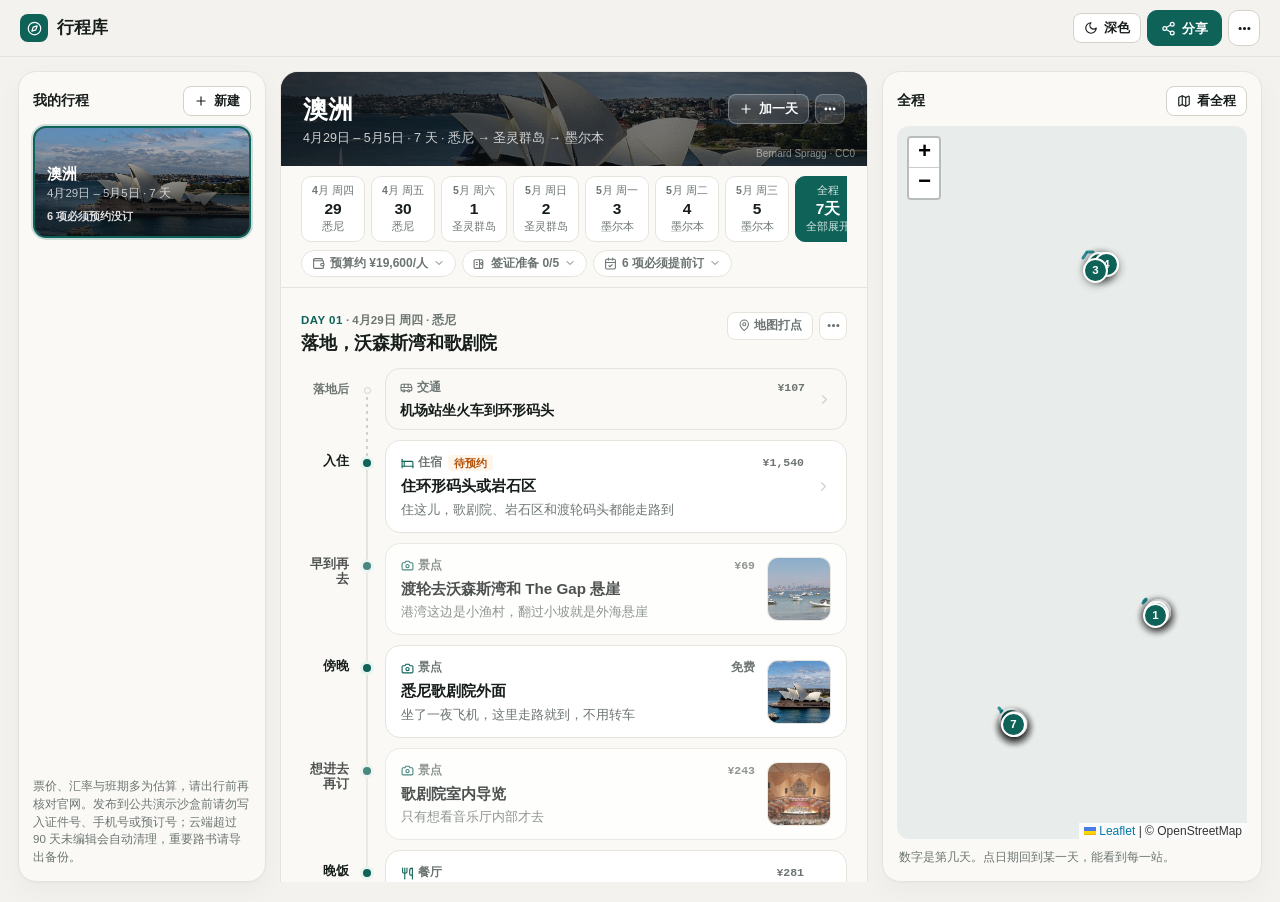
==== commit 93455ead: "feat: polish stop cards with time rail + silky spring detail sheet with zero overflow - Redesign ind" ====
--- a/demo/index.html
+++ b/demo/index.html
@@ -149,9 +149,13 @@
     </form>
   </dialog>
 
-  <dialog id="stop-detail" class="stop-detail">
-    <div id="detail-content"></div>
-  </dialog>
+  <div id="stop-detail" class="panel-root" hidden aria-hidden="true">
+    <div class="panel-backdrop" data-detail-close></div>
+    <aside class="panel-sheet" role="dialog" aria-modal="true" aria-labelledby="dp-title">
+      <div class="sheet-grabber" aria-hidden="true"><span></span></div>
+      <div id="detail-content" class="panel-inner"></div>
+    </aside>
+  </div>
 
   <dialog id="stop-sheet" class="stop-sheet">
     <form method="dialog">
--- a/demo/styles.css
+++ b/demo/styles.css
@@ -33,7 +33,8 @@
 
 * { box-sizing: border-box; }
 [hidden] { display: none !important; }
-html, body { margin: 0; height: 100%; }
+html, body { margin: 0; height: 100%; overflow-x: clip; }
+body.panel-open { overflow: hidden; }
 html.shared-loading body { visibility: hidden; }
 
 body {
@@ -149,6 +150,7 @@
   right: 0;
   top: calc(100% + 6px);
   min-width: 188px;
+  max-width: calc(100vw - 24px);
   padding: 5px;
   border-radius: 12px;
   background: var(--surface);
@@ -611,80 +613,202 @@
 }
 .day-act-icon:hover { border-color: var(--accent); color: var(--accent); }
 
-/* Minimal Stop Cards (Zero Wall-of-Text — Tap to Open Detail Panel) */
+/* Boutique Time-Rail + Tactile Stop Cards */
 .stops {
   list-style: none;
   margin: 0;
   padding: 0;
+}
+.stop {
   display: grid;
-  gap: 8px;
-}
-.stop {
+  grid-template-columns: 48px 16px minmax(0, 1fr);
+  gap: 0 10px;
+  align-items: stretch;
   scroll-margin-top: calc(var(--top-h, 55px) + var(--tabs-h, 96px) + 12px);
 }
-.stop.optional { opacity: 0.78; }
+.stop.optional { opacity: 0.76; }
+
+.stop-time {
+  padding-top: 15px;
+  text-align: right;
+  font-family: ui-monospace, SFMono-Regular, Menlo, monospace;
+  font-variant-numeric: tabular-nums;
+  line-height: 1.2;
+}
+.stop-time b {
+  display: block;
+  font-size: 12.5px;
+  font-weight: 700;
+  color: var(--ink);
+}
+.stop.is-transit .stop-time b {
+  font-size: 11.8px;
+  font-weight: 600;
+  color: var(--muted);
+}
+.stop-time small {
+  display: block;
+  margin-top: 2px;
+  font-size: 10.5px;
+  color: var(--muted);
+}
+
+.stop-node {
+  position: relative;
+  display: flex;
+  justify-content: center;
+  padding-top: 19px;
+}
+.stop:not(:last-child) .stop-node::after {
+  content: "";
+  position: absolute;
+  top: 29px;
+  bottom: -19px;
+  width: 1.5px;
+  background: var(--line);
+}
+.stop.is-transit:not(:last-child) .stop-node::after {
+  background: repeating-linear-gradient(var(--line-strong) 0 3px, transparent 3px 7px);
+}
+.node-dot {
+  position: relative;
+  z-index: 1;
+  width: 8px;
+  height: 8px;
+  border-radius: 50%;
+  background: var(--accent);
+  box-shadow: 0 0 0 3px var(--accent-soft);
+  transition: transform 0.18s ease, box-shadow 0.18s ease;
+}
+.stop.is-transit .node-dot {
+  width: 7px;
+  height: 7px;
+  background: var(--panel);
+  border: 1.5px solid var(--line-strong);
+  box-shadow: none;
+}
 
 .s-card {
   display: flex;
   align-items: center;
   gap: 12px;
+  margin-bottom: 10px;
   padding: 13px 15px;
-  border-radius: 14px;
+  border-radius: 15px;
   background: var(--surface);
   border: 1px solid var(--line);
   cursor: pointer;
-  transition: border-color 0.15s, transform 0.12s, box-shadow 0.15s;
+  transition:
+    border-color 0.18s ease,
+    box-shadow 0.18s ease,
+    transform 0.16s cubic-bezier(0.22, 1, 0.36, 1),
+    background 0.18s ease;
+}
+.stop:last-child .s-card {
+  margin-bottom: 2px;
+}
+.stop.is-transit .s-card {
+  padding: 10px 14px;
+  background: var(--panel);
+  border-color: var(--line);
 }
 .s-card:hover {
   border-color: var(--accent);
-  box-shadow: 0 4px 14px rgba(15, 23, 20, 0.05);
+  background: var(--surface);
+  box-shadow: 0 6px 20px rgba(15, 23, 20, 0.06);
+  transform: translateY(-1px);
 }
 .s-card:active {
-  transform: scale(0.992);
-}
-
-.s-card-icon {
-  display: grid;
-  place-items: center;
-  width: 36px;
-  height: 36px;
-  border-radius: 10px;
-  background: var(--surface-subtle);
-  color: var(--muted);
-  flex-shrink: 0;
-}
-.s-card-icon .icon { width: 16px; height: 16px; }
-
-.s-card-body {
+  transform: scale(0.988);
+}
+.s-card.is-active {
+  border-color: var(--accent);
+  background: var(--surface);
+  box-shadow: 0 0 0 2px var(--accent-soft), 0 8px 24px rgba(15, 23, 20, 0.08);
+}
+
+.s-card-main {
   flex: 1;
   min-width: 0;
 }
+.s-card-top {
+  display: flex;
+  align-items: center;
+  gap: 6px;
+  margin-bottom: 4px;
+  font-size: 11.5px;
+  color: var(--muted);
+}
+.s-tag {
+  display: inline-flex;
+  align-items: center;
+  gap: 4px;
+  font-weight: 600;
+  color: var(--muted);
+}
+.s-tag .icon {
+  width: 13px;
+  height: 13px;
+  color: var(--accent);
+}
+.stop.is-transit .s-tag .icon {
+  color: var(--muted);
+}
+.s-due {
+  padding: 0 6px;
+  border-radius: 4px;
+  background: var(--warn-soft);
+  color: var(--warn);
+  font-size: 10.5px;
+  font-weight: 700;
+}
+.s-booked {
+  color: var(--accent);
+  font-size: 11px;
+  font-weight: 650;
+}
+.s-price {
+  margin-left: auto;
+  font-family: ui-monospace, SFMono-Regular, Menlo, monospace;
+  font-size: 11.5px;
+  font-weight: 650;
+  color: var(--muted);
+  font-variant-numeric: tabular-nums;
+}
+
 .s-card-title {
   margin: 0;
-  font-size: 15px;
-  font-weight: 660;
+  font-size: 15.2px;
+  font-weight: 680;
   color: var(--ink);
   line-height: 1.35;
+  display: -webkit-box;
+  -webkit-line-clamp: 2;
+  -webkit-box-orient: vertical;
+  overflow: hidden;
+}
+.stop.is-transit .s-card-title {
+  font-size: 14px;
+  font-weight: 620;
+  -webkit-line-clamp: 1;
+}
+.s-card-gist {
+  margin: 4px 0 0;
+  font-size: 12.5px;
+  color: var(--muted);
+  line-height: 1.45;
   overflow: hidden;
   text-overflow: ellipsis;
   white-space: nowrap;
 }
-.s-card-meta {
-  margin: 2px 0 0;
-  font-size: 12.2px;
-  color: var(--muted);
-  font-variant-numeric: tabular-nums;
-  overflow: hidden;
-  text-overflow: ellipsis;
-  white-space: nowrap;
-}
 
 .s-card-thumb {
-  width: 48px;
-  height: 48px;
-  border-radius: 9px;
+  width: 64px;
+  height: 64px;
+  border-radius: 11px;
   overflow: hidden;
   background: var(--surface-subtle);
+  border: 1px solid rgba(0, 0, 0, 0.05);
   flex-shrink: 0;
 }
 .s-card-thumb img {
@@ -692,13 +816,21 @@
   width: 100%;
   height: 100%;
   object-fit: cover;
+  transition: transform 0.25s ease;
+}
+.s-card:hover .s-card-thumb img {
+  transform: scale(1.05);
 }
 .s-card-arrow {
   color: var(--line-strong);
   display: inline-grid;
   flex-shrink: 0;
-}
-.s-card:hover .s-card-arrow { color: var(--accent); }
+  transition: transform 0.16s ease, color 0.16s ease;
+}
+.s-card:hover .s-card-arrow {
+  color: var(--accent);
+  transform: translateX(2px);
+}
 
 .day-pager {
   display: flex;
@@ -710,20 +842,93 @@
 }
 
 /* ==========================================================================
-   4. Stop Card Detail Panel (<dialog id="stop-detail">)
+   4. Animated Stop Detail Drawer / Bottom Sheet (#stop-detail — Zero Overflow)
    ========================================================================== */
-.stop-detail {
-  width: min(460px, calc(100vw - 24px));
-  max-height: min(86vh, 720px);
-  overflow: auto;
-  border-radius: 20px;
+.panel-root {
+  position: fixed;
+  inset: 0;
+  z-index: 1200;
+  display: grid;
+  place-items: center;
+  padding: 20px;
+  pointer-events: none;
+}
+.panel-root.is-open {
+  pointer-events: auto;
+}
+.panel-backdrop {
+  position: absolute;
+  inset: 0;
+  background: rgba(10, 15, 22, 0.46);
+  backdrop-filter: blur(4px);
+  opacity: 0;
+  transition: opacity 0.22s ease;
+}
+.panel-root.is-open .panel-backdrop {
+  opacity: 1;
+}
+
+.panel-sheet {
+  position: relative;
+  z-index: 1;
+  width: min(460px, calc(100vw - 32px));
+  max-height: min(82vh, 680px);
+  max-height: min(82dvh, 680px);
+  display: flex;
+  flex-direction: column;
+  overflow: hidden;
+  border-radius: 22px;
   background: var(--surface);
   border: 1px solid var(--line);
-}
+  box-shadow: 0 24px 64px rgba(0, 0, 0, 0.28);
+  transform: translateY(12px) scale(0.97);
+  opacity: 0;
+  transition:
+    transform 0.26s cubic-bezier(0.22, 1, 0.36, 1),
+    opacity 0.2s ease;
+  will-change: transform, opacity;
+}
+.panel-root.is-open .panel-sheet {
+  transform: translateY(0) scale(1);
+  opacity: 1;
+}
+
+.sheet-grabber {
+  display: none;
+  justify-content: center;
+  padding: 9px 0 4px;
+  flex-shrink: 0;
+  background: var(--surface);
+}
+.sheet-grabber span {
+  width: 36px;
+  height: 4px;
+  border-radius: 999px;
+  background: var(--line-strong);
+}
+
+.panel-inner {
+  flex: 1;
+  min-height: 0;
+  display: flex;
+  flex-direction: column;
+  overflow: hidden;
+}
+.dp-scroll {
+  flex: 1;
+  min-height: 0;
+  overflow-y: auto;
+  overflow-x: hidden;
+  -webkit-overflow-scrolling: touch;
+  overscroll-behavior: contain;
+  word-break: break-word;
+  overflow-wrap: anywhere;
+}
+
 .dp-cover {
   position: relative;
   margin: 0;
-  height: 200px;
+  height: 196px;
   background: #141b1a;
 }
 .dp-cover img {
@@ -742,7 +947,7 @@
   color: rgba(255, 255, 255, 0.82);
   font-size: 10.5px;
   text-decoration: none;
-  max-width: 70%;
+  max-width: 72%;
   overflow: hidden;
   text-overflow: ellipsis;
   white-space: nowrap;
@@ -771,7 +976,7 @@
 }
 
 .dp-body {
-  padding: 18px 20px 18px;
+  padding: 18px 20px 16px;
 }
 .dp-head {
   display: flex;
@@ -779,52 +984,75 @@
   align-items: flex-start;
   gap: 12px;
 }
-.dp-kicker {
+.dp-head-main {
+  flex: 1;
+  min-width: 0;
+}
+.dp-chips {
+  display: flex;
+  flex-wrap: wrap;
+  gap: 5px;
+  margin-bottom: 8px;
+}
+.dp-chip {
+  padding: 2px 8px;
+  border-radius: 6px;
+  background: var(--surface-subtle);
+  color: var(--muted);
+  font-size: 11.5px;
+  font-weight: 600;
+}
+.dp-title {
   margin: 0;
-  font-size: 12px;
-  font-weight: 600;
-  color: var(--accent);
-}
-.dp-title {
-  margin: 4px 0 0;
-  font-size: 19px;
+  font-size: 19.5px;
   font-weight: 760;
   line-height: 1.3;
+  letter-spacing: -0.015em;
   color: var(--ink);
 }
 
-.dp-sections {
+.dp-lead {
+  margin: 12px 0 0;
+  font-size: 14.2px;
+  font-weight: 560;
+  line-height: 1.6;
+  color: var(--ink);
+}
+.dp-prose {
+  margin-top: 10px;
+  font-size: 13.8px;
+  line-height: 1.7;
+  color: var(--muted);
+}
+
+.dp-kv {
+  margin: 16px 0 0;
+  border-top: 1px solid var(--line);
+}
+.dp-kv-row {
   display: grid;
-  gap: 8px;
-  margin-top: 14px;
-}
-.dp-sec {
-  padding: 10px 13px;
-  border-radius: 11px;
-  background: var(--panel);
-  border: 1px solid var(--line);
-}
-.dp-sec p {
-  margin: 3px 0 0;
-  font-size: 13.5px;
-  line-height: 1.65;
+  grid-template-columns: 72px minmax(0, 1fr);
+  gap: 10px;
+  padding: 10px 0;
+  border-bottom: 1px solid var(--line);
+  font-size: 13px;
+  line-height: 1.55;
+}
+.dp-kv-row dt {
+  color: var(--muted);
+  font-size: 12px;
+  font-weight: 650;
+  padding-top: 1px;
+}
+.dp-kv-row dd {
+  margin: 0;
   color: var(--ink);
-}
-.dp-addr p {
-  font-size: 12.5px;
-  color: var(--muted);
-}
-.dp-label {
-  display: inline-block;
-  font-size: 11px;
-  font-weight: 700;
-  color: var(--muted);
-}
-.dp-book-head {
-  display: flex;
+  min-width: 0;
+  display: flex;
+  flex-wrap: wrap;
+  align-items: center;
   justify-content: space-between;
-  align-items: center;
-  gap: 8px;
+  gap: 6px 10px;
 }
 
 .booked-inline-toggle {
@@ -832,62 +1060,79 @@
   display: inline-flex;
   align-items: center;
   gap: 4px;
-  height: 26px;
-  padding: 0 10px;
+  height: 25px;
+  padding: 0 9px;
   border-radius: 999px;
   border: 1px solid var(--line-strong);
   background: var(--panel);
   color: var(--muted);
-  font-size: 12px;
+  font-size: 11.5px;
   font-weight: 600;
   cursor: pointer;
 }
 .booked-inline-toggle input { position: absolute; opacity: 0; width: 1px; height: 1px; pointer-events: none; }
-.booked-inline-toggle .icon { width: 12.5px; height: 12.5px; }
+.booked-inline-toggle .icon { width: 12px; height: 12px; }
 .booked-inline-toggle.on {
   border-color: var(--accent);
   background: var(--accent-soft);
   color: var(--accent);
 }
 
-.dp-actions {
+.dp-manage {
   display: flex;
   flex-wrap: wrap;
-  gap: 8px;
-  margin-top: 18px;
-}
-.dp-actions .btn {
-  height: 36px;
-  font-size: 13px;
-}
-
-.dp-manage {
-  display: flex;
   align-items: center;
   gap: 6px;
   margin-top: 16px;
   padding-top: 12px;
-  border-top: 1px solid var(--line);
+}
+.dp-manage-label {
+  font-size: 11.5px;
+  color: var(--muted);
+  margin-right: 2px;
 }
 .dp-m-btn {
   display: inline-flex;
   align-items: center;
-  gap: 4px;
-  height: 30px;
-  padding: 0 9px;
+  gap: 3px;
+  height: 28px;
+  padding: 0 8px;
   border-radius: 7px;
   border: 0;
   background: var(--surface-subtle);
   color: var(--muted);
-  font-size: 12px;
+  font-size: 11.8px;
   font-weight: 600;
   cursor: pointer;
 }
-.dp-m-btn .icon { width: 13px; height: 13px; }
+.dp-m-btn .icon { width: 12.5px; height: 12.5px; }
 .dp-m-btn:hover:not(:disabled) { color: var(--ink); }
-.dp-m-btn:disabled { opacity: 0.38; cursor: default; }
+.dp-m-btn:disabled { opacity: 0.35; cursor: default; }
 .dp-m-btn.danger { margin-left: auto; }
 .dp-m-btn.danger:hover { color: var(--danger); background: var(--danger-soft); }
+
+/* Pinned Bottom Action Bar inside Detail Panel (Always in View, Never Overflows) */
+.dp-footer {
+  flex-shrink: 0;
+  display: flex;
+  flex-wrap: wrap;
+  align-items: center;
+  gap: 8px;
+  padding: 11px 18px calc(11px + env(safe-area-inset-bottom, 0px));
+  background: var(--surface);
+  border-top: 1px solid var(--line);
+}
+.dp-act {
+  flex: 1 1 110px;
+  height: 38px;
+  font-size: 13px;
+}
+.dp-act-icon {
+  width: 38px;
+  height: 38px;
+  padding: 0;
+  flex-shrink: 0;
+}
 
 /* Bottom Budget Dock */
 .budget-dock {
@@ -924,8 +1169,8 @@
 }
 
 /* Right Map Panel — Unified Single-Color Pins */
-.map-panel { padding: 14px; }
-#map { flex: 1; min-height: 240px; border-radius: 12px; background: #e8eceb; overflow: hidden; }
+.map-panel { padding: 14px; position: relative; z-index: 1; isolation: isolate; }
+#map { flex: 1; min-height: 240px; border-radius: 12px; background: #e8eceb; overflow: hidden; position: relative; z-index: 0; isolation: isolate; }
 #map-legend { margin: 9px 2px 0; color: var(--muted); font-size: 12px; }
 
 .pin-wrap { background: none; border: 0; }
@@ -1091,22 +1336,69 @@
   .stage-days { padding: 4px 14px 8px; }
   .day-head { flex-wrap: wrap; gap: 8px; margin-bottom: 10px; }
   .day-head h3 { font-size: 17px; }
-  .s-card { padding: 11px 12px; gap: 10px; }
-  .s-card-title { font-size: 14.5px; }
-  .s-card-thumb { width: 44px; height: 44px; }
+  .stop {
+    grid-template-columns: 42px 12px minmax(0, 1fr);
+    gap: 0 8px;
+  }
+  .stop-time b { font-size: 12px; }
+  .stop-time small { font-size: 10px; }
+  .s-card { padding: 12px 13px; gap: 10px; border-radius: 14px; }
+  .s-card-title { font-size: 14.6px; }
+  .s-card-thumb { width: 58px; height: 58px; border-radius: 10px; }
   .budget-dock { margin: 4px 14px 14px; padding: 12px 13px; }
   .dock-cats { display: none; }
 
-  /* Native Bottom Sheet for Detail Panel & Pin Sheet on Phones */
-  .stop-detail, .stop-sheet, .pin-sheet {
+  /* Native Spring Bottom Sheet for Detail Panel on Phones (Zero Overflow) */
+  .panel-root {
+    display: block;
+    padding: 0;
+  }
+  .panel-sheet {
+    position: absolute;
+    top: auto;
+    left: 0;
+    right: 0;
+    bottom: 0;
+    width: 100%;
+    max-width: 100vw;
+    max-height: min(82vh, 82dvh);
+    border-radius: 22px 22px 0 0;
+    border-left: 0;
+    border-right: 0;
+    border-bottom: 0;
+    transform: translateY(104%);
+    opacity: 1;
+    transition: transform 0.32s cubic-bezier(0.22, 1, 0.36, 1);
+  }
+  .panel-root.is-open .panel-sheet {
+    transform: translateY(0);
+  }
+  .sheet-grabber {
+    display: flex;
+  }
+  .dp-cover {
+    height: 176px;
+  }
+  .dp-body {
+    padding: 15px 16px 14px;
+  }
+  .dp-footer {
+    padding: 10px 14px calc(10px + env(safe-area-inset-bottom, 0px));
+    gap: 7px;
+  }
+  .dp-act {
+    flex: 1 1 92px;
+    height: 36px;
+    padding: 0 10px;
+    font-size: 12.5px;
+  }
+
+  .stop-sheet, .pin-sheet {
     margin: auto 0 0 0;
     width: 100%;
     max-width: 100%;
-    max-height: 88vh;
+    max-height: 86vh;
     border-radius: 20px 20px 0 0;
-  }
-  .dp-body {
-    padding: 16px 16px calc(18px + env(safe-area-inset-bottom, 0px));
   }
 }
 
@@ -1187,8 +1479,8 @@
   @page { margin: 12mm; }
   html, body { background: #fff !important; color: #111 !important; height: auto !important; font-size: 12px; }
   .top, .rail, .map-panel, .stage-sticky, .stage-hero-tools, .day-tools,
-  .s-card-arrow, .day-pager, .budget-dock, .drawer-close, .flight-watch-actions,
-  .mobile-map-fab, dialog {
+  .s-card-arrow, .s-card-gist, .day-pager, .budget-dock, .drawer-close, .flight-watch-actions,
+  .mobile-map-fab, .panel-root, dialog {
     display: none !important;
   }
   .layout, .shared-route .layout { display: block !important; padding: 0 !important; height: auto !important; }
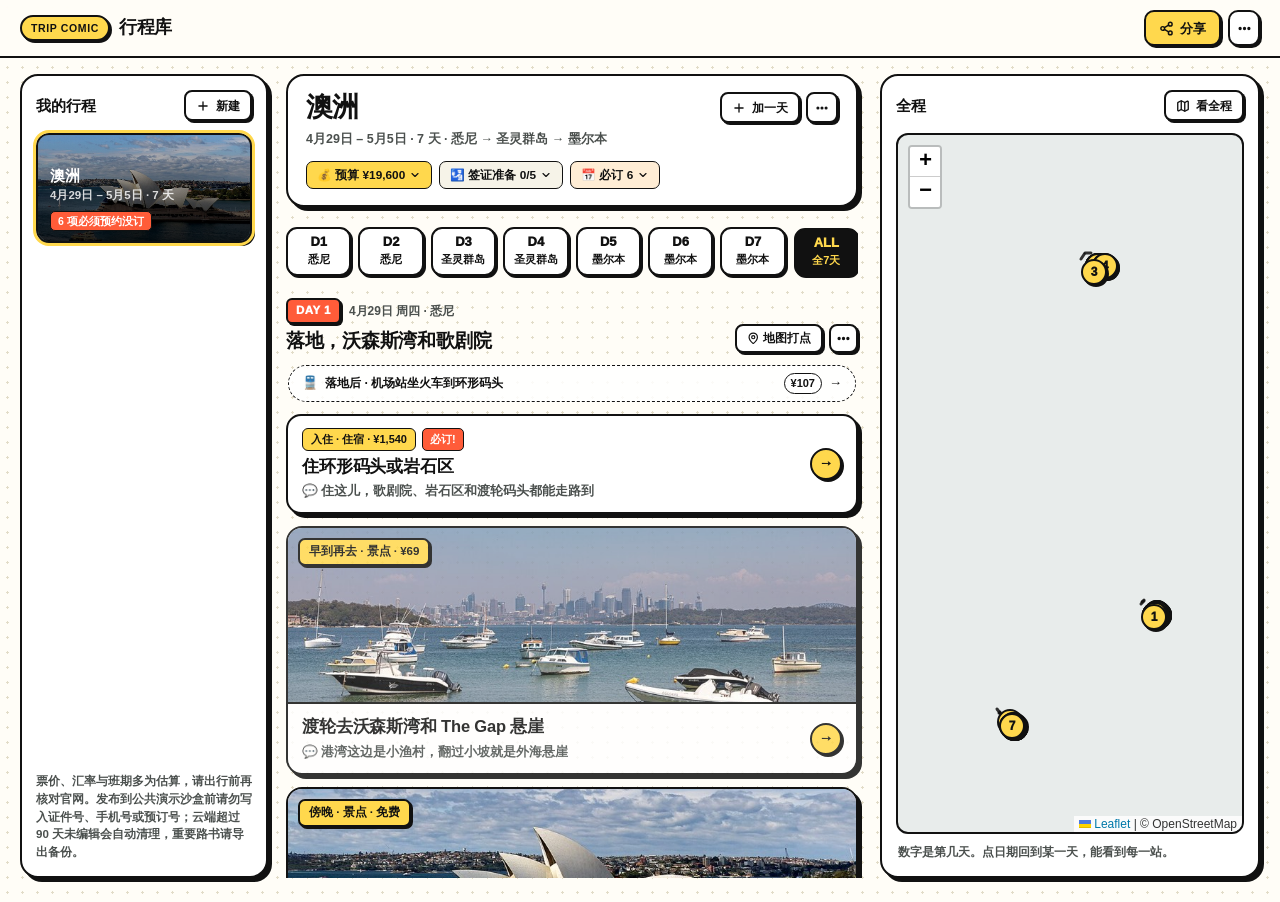
==== commit 03bed471: "feat: redesign UI into Color Manga Travel Zine" ====
--- a/demo/index.html
+++ b/demo/index.html
@@ -5,22 +5,17 @@
   <meta name="viewport" content="width=device-width, initial-scale=1" />
   <title>行程库</title>
   <script>
-    try {
-      if (localStorage.getItem("travel-guides-theme") === "dark") {
-        document.documentElement.dataset.theme = "dark";
-      }
-    } catch (_) {}
     if (/^\/t\/[A-Za-z0-9_-]+(?:\/edit)?\/?$/.test(location.pathname)) {
       document.documentElement.classList.add("shared-loading");
     }
   </script>
   <link rel="stylesheet" href="vendor/leaflet.css?v=1.9.4" />
-  <link rel="stylesheet" href="styles.css?v=39" />
+  <link rel="stylesheet" href="styles.css?v=40" />
 </head>
 <body>
   <header class="top">
     <div class="brand">
-      <span class="brand-mark"><span data-icon="compass"></span></span>
+      <span class="brand-badge">TRIP COMIC</span>
       <h1>行程库</h1>
     </div>
     <div class="top-actions">
@@ -28,7 +23,6 @@
       <button type="button" class="btn btn-sm" id="seed-update-btn" hidden><span data-icon="refresh"></span>线上已更新 · 用最新版</button>
       <button type="button" class="btn btn-sm" id="conflict-reload-btn" hidden><span data-icon="refresh"></span>加载最新内容</button>
       <button type="button" class="btn readonly-only" id="fork-btn"><span data-icon="copy"></span>复制并修改</button>
-      <button type="button" class="btn btn-sm theme-toggle" id="theme-btn" title="切换浅色纸本 / 深色夜航主题"></button>
       <button type="button" class="btn btn-primary" id="share-btn"><span data-icon="share"></span>分享</button>
       <details class="more-menu" id="more-menu">
         <summary class="btn btn-icon-more" aria-label="更多功能" title="打印路书、导入或导出备份"><span data-icon="more"></span></summary>
--- a/demo/styles.css
+++ b/demo/styles.css
@@ -1,35 +1,35 @@
 /* ==========================================================================
-   Static Travel Guide — Minimal Unified Card + Detail Panel Stylesheet
-   Strict Monochrome + Single Accent Palette (Zero Rainbow Clutter)
+   Static Travel Guide — Color Manga Travel Zine (彩色日漫手账风)
+   Dot-Grid Cream Paper · 2.5px Jet-Black Ink · Hard Offset Shadow · Lemon Pop
    ========================================================================== */
 
 :root {
-  --bg: #f3f2ee;
-  --panel: #faf9f6;
-  --surface: #ffffff;
-  --surface-subtle: #f1f0eb;
-  --ink: #161d1b;
-  --muted: #6c7571;
-  --line: #e5e3dc;
-  --line-strong: #d4d1c8;
-  --accent: #0e6258;
-  --accent-dark: #094941;
-  --accent-soft: #e8f3f1;
-  --warn: #b45309;
-  --warn-soft: #fef5eb;
-  --danger: #b91c1c;
-  --danger-soft: #fef2f2;
-  --radius: 18px;
-  --shadow: 0 1px 2px rgba(18, 26, 23, 0.03), 0 10px 28px rgba(18, 26, 23, 0.035);
-}
-
-/* Tonal single-hue steps for budget chart (no rainbow colors) */
-.cat-flight    { --bar-alpha: 1; }
-.cat-stay      { --bar-alpha: 0.78; }
-.cat-transport { --bar-alpha: 0.6; }
-.cat-sight     { --bar-alpha: 0.45; }
-.cat-food      { --bar-alpha: 0.32; }
-.cat-other     { --bar-alpha: 0.2; }
+  --paper: #fffdf7;
+  --dot: #e2dcc8;
+  --card: #ffffff;
+  --subtle: #f6f3e8;
+  --ink: #111111;
+  --muted: #4b504e;
+  --yellow: #ffd84d;
+  --yellow-hover: #ffcf26;
+  --coral: #ff5c39;
+  --sky: #dff2fe;
+  --mint: #dcfce7;
+  --peach: #ffedd5;
+  --danger: #dc2626;
+  --b-sm: 2px solid #111111;
+  --b-lg: 2.5px solid #111111;
+  --sh-sm: 2px 2px 0 #111111;
+  --sh-md: 4px 4px 0 #111111;
+  --sh-lg: 6px 6px 0 #111111;
+}
+
+.cat-flight    { --bar: #ffd84d; }
+.cat-stay      { --bar: #93c5fd; }
+.cat-transport { --bar: #6ee7b7; }
+.cat-sight     { --bar: #fda4af; }
+.cat-food      { --bar: #fdba74; }
+.cat-other     { --bar: #cbd5e1; }
 
 * { box-sizing: border-box; }
 [hidden] { display: none !important; }
@@ -38,26 +38,28 @@
 html.shared-loading body { visibility: hidden; }
 
 body {
-  background: var(--bg);
+  background-color: var(--paper);
+  background-image: radial-gradient(var(--dot) 1.15px, transparent 1.15px);
+  background-size: 15px 15px;
   color: var(--ink);
-  font-family: -apple-system, BlinkMacSystemFont, "PingFang SC", "Hiragino Sans GB", "Microsoft YaHei", "Noto Sans SC", sans-serif;
+  font-family: -apple-system, BlinkMacSystemFont, "PingFang SC", "Hiragino Sans GB", "Microsoft YaHei", sans-serif;
   font-size: 14.5px;
   line-height: 1.55;
   -webkit-font-smoothing: antialiased;
 }
 
 button, input, select, textarea { font: inherit; color: inherit; }
-.icon { width: 15px; height: 15px; flex-shrink: 0; }
+.icon { width: 15px; height: 15px; flex-shrink: 0; stroke-width: 2.3; }
 .muted { color: var(--muted); }
-.empty { margin: 0; padding: 20px 0; color: var(--muted); font-size: 13.5px; }
+.empty { margin: 0; padding: 20px 0; color: var(--muted); font-weight: 700; font-size: 13.5px; }
 .print-only-notes { display: none; }
 
-/* Role Modifiers */
+/* Role Visibility */
 .shared-readonly .edit-only { display: none !important; }
 .readonly-only { display: none !important; }
 .shared-readonly .readonly-only { display: inline-flex !important; }
 
-/* Unified Calm Buttons */
+/* Comic Tactile Buttons */
 .btn {
   display: inline-flex;
   align-items: center;
@@ -66,35 +68,36 @@
   height: 36px;
   padding: 0 13px;
   border-radius: 10px;
-  border: 1px solid var(--line-strong);
-  background: var(--surface);
+  border: var(--b-sm);
+  background: var(--card);
   color: var(--ink);
+  box-shadow: var(--sh-sm);
   font-size: 13px;
-  font-weight: 600;
+  font-weight: 800;
   line-height: 1;
   text-decoration: none;
   white-space: nowrap;
   cursor: pointer;
-  transition: background 0.15s, border-color 0.15s, color 0.15s;
-}
-.btn:hover { border-color: var(--accent); color: var(--accent); }
-.btn:active { transform: translateY(1px); }
-.btn:disabled { opacity: 0.4; cursor: default; }
-.btn-sm { height: 30px; padding: 0 10px; font-size: 12.5px; border-radius: 8px; }
+  transition: transform 0.1s ease, box-shadow 0.1s ease, background 0.12s ease;
+}
+.btn:hover:not(:disabled) { background: var(--subtle); }
+.btn:active:not(:disabled) {
+  transform: translate(2px, 2px);
+  box-shadow: 0 0 0 #111;
+}
+.btn:disabled { opacity: 0.4; cursor: default; box-shadow: none; }
+.btn-sm { height: 31px; padding: 0 10px; font-size: 12px; border-radius: 8px; }
 .btn-sm .icon { width: 14px; height: 14px; }
 
 .btn-primary, .btn-book {
-  background: var(--accent);
-  border-color: var(--accent);
-  color: #fff;
-}
-.btn-primary:hover, .btn-book:hover {
-  background: var(--accent-dark);
-  border-color: var(--accent-dark);
-  color: #fff;
-}
-
-/* Top Bar & Menus */
+  background: var(--yellow);
+  color: var(--ink);
+}
+.btn-primary:hover:not(:disabled), .btn-book:hover:not(:disabled) {
+  background: var(--yellow-hover);
+}
+
+/* Top Masthead Bar */
 .top {
   position: sticky;
   top: 0;
@@ -102,43 +105,49 @@
   display: flex;
   justify-content: space-between;
   align-items: center;
-  gap: 12px;
+  gap: 10px;
   padding: 10px 20px;
-  background: rgba(243, 242, 238, 0.9);
-  border-bottom: 1px solid var(--line);
-  backdrop-filter: blur(14px);
+  background: rgba(255, 253, 247, 0.94);
+  border-bottom: var(--b-sm);
+  backdrop-filter: blur(10px);
 }
 .brand { display: flex; align-items: center; gap: 9px; }
-.brand-mark {
-  display: grid;
-  place-items: center;
-  width: 28px;
-  height: 28px;
-  border-radius: 8px;
-  background: var(--accent);
-  color: #fff;
-}
-.brand h1 { margin: 0; font-size: 17px; font-weight: 750; letter-spacing: -0.01em; }
-.top-actions { display: flex; align-items: center; gap: 6px; }
+.brand-badge {
+  display: inline-block;
+  padding: 3px 9px;
+  border-radius: 999px;
+  background: var(--yellow);
+  border: var(--b-sm);
+  box-shadow: var(--sh-sm);
+  font-size: 10.5px;
+  font-weight: 900;
+  letter-spacing: 0.06em;
+}
+.brand h1 {
+  margin: 0;
+  font-size: 17.5px;
+  font-weight: 900;
+  letter-spacing: -0.02em;
+}
+.top-actions { display: flex; align-items: center; gap: 7px; }
 
 .share-status {
   display: inline-flex;
   align-items: center;
-  height: 26px;
+  height: 27px;
   padding: 0 9px;
   border-radius: 999px;
-  background: var(--accent-soft);
-  color: var(--accent);
-  font-size: 12px;
-  font-weight: 600;
+  border: 1.5px solid #111;
+  background: var(--mint);
+  font-size: 11.5px;
+  font-weight: 800;
   white-space: nowrap;
 }
-.share-status.error { background: var(--danger-soft); color: var(--danger); }
+.share-status.error { background: #fee2e2; color: var(--danger); }
 
 #conflict-reload-btn, #seed-update-btn {
-  border-color: var(--warn);
-  background: var(--warn-soft);
-  color: var(--warn);
+  background: var(--coral);
+  color: #fff;
 }
 
 .more-menu { position: relative; }
@@ -148,37 +157,37 @@
 .more-popover {
   position: absolute;
   right: 0;
-  top: calc(100% + 6px);
-  min-width: 188px;
+  top: calc(100% + 7px);
+  min-width: 190px;
   max-width: calc(100vw - 24px);
-  padding: 5px;
+  padding: 6px;
   border-radius: 12px;
-  background: var(--surface);
-  border: 1px solid var(--line);
-  box-shadow: 0 12px 32px rgba(15, 23, 20, 0.14);
+  background: var(--card);
+  border: var(--b-sm);
+  box-shadow: var(--sh-md);
   display: grid;
   gap: 2px;
-  z-index: 80;
+  z-index: 85;
 }
 .menu-item {
   display: flex;
   align-items: center;
-  gap: 9px;
+  gap: 8px;
   width: 100%;
-  padding: 8px 11px;
+  padding: 8px 10px;
   border: 0;
   border-radius: 8px;
   background: transparent;
   color: var(--ink);
   font-size: 13px;
-  font-weight: 550;
+  font-weight: 750;
   text-align: left;
   cursor: pointer;
 }
-.menu-item:hover { background: var(--surface-subtle); color: var(--accent); }
+.menu-item:hover { background: var(--yellow); }
 .menu-item.danger-item { color: var(--danger); }
-.menu-item.danger-item:hover { background: var(--danger-soft); }
-.menu-sep { border: 0; border-top: 1px solid var(--line); margin: 4px 6px; }
+.menu-item.danger-item:hover { background: #fee2e2; }
+.menu-sep { border: 0; border-top: 1.5px dashed #ccc; margin: 4px 6px; }
 @media (min-width: 721px) {
   .mobile-only-menu-item { display: none; }
 }
@@ -187,9 +196,9 @@
 .layout {
   display: grid;
   grid-template-columns: 248px minmax(0, 1fr) 380px;
-  gap: 14px;
-  padding: 14px 18px 20px;
-  height: calc(100vh - 55px);
+  gap: 18px;
+  padding: 16px 20px 24px;
+  height: calc(100vh - 56px);
 }
 .shared-route .rail { display: none !important; }
 .shared-route .layout { grid-template-columns: minmax(0, 1fr) 400px; }
@@ -198,23 +207,23 @@
   min-height: 0;
   display: flex;
   flex-direction: column;
-  background: var(--panel);
-  border: 1px solid var(--line);
-  border-radius: var(--radius);
-  box-shadow: var(--shadow);
-}
-
-/* Left Sidebar Trip Cards */
+  background: var(--card);
+  border: var(--b-lg);
+  border-radius: 18px;
+  box-shadow: var(--sh-md);
+}
+
+/* Left Sidebar: Comic Trip Cards */
 .rail { padding: 14px; overflow: auto; }
 .rail-head, .map-bar {
   display: flex;
   justify-content: space-between;
   align-items: center;
   gap: 8px;
-  margin-bottom: 10px;
-}
-.rail h2, .map-bar h2 { margin: 0; font-size: 14px; font-weight: 750; }
-#trip-list { display: grid; gap: 10px; }
+  margin-bottom: 12px;
+}
+.rail h2, .map-bar h2 { margin: 0; font-size: 15px; font-weight: 900; }
+#trip-list { display: grid; gap: 11px; }
 
 .trip-card {
   position: relative;
@@ -222,627 +231,599 @@
   flex-direction: column;
   justify-content: flex-end;
   width: 100%;
-  min-height: 112px;
+  min-height: 110px;
   padding: 0;
-  border: 2px solid transparent;
+  border: var(--b-sm);
   border-radius: 13px;
-  background: #1b2422;
+  background: #1f2421;
   color: #fff;
   text-align: left;
   overflow: hidden;
   cursor: pointer;
-  transition: transform 0.15s, border-color 0.15s;
-}
-.trip-card:hover { transform: translateY(-1px); }
+  box-shadow: var(--sh-sm);
+  transition: transform 0.12s, box-shadow 0.12s;
+}
+.trip-card:hover { transform: translate(-1px, -1px); box-shadow: 3px 3px 0 #111; }
 .trip-card.active {
-  border-color: var(--accent);
-  box-shadow: 0 0 0 2px rgba(14, 98, 88, 0.18);
+  outline: 3px solid var(--yellow);
+  box-shadow: 3px 3px 0 #111;
 }
 .trip-thumb {
   position: absolute;
   inset: 0;
   display: grid;
   place-items: center;
-  background: #232f2c center / cover no-repeat;
+  background: #2b322e center / cover no-repeat;
 }
 .trip-thumb::after {
   content: "";
   position: absolute;
   inset: 0;
-  background: linear-gradient(180deg, rgba(10, 15, 18, 0.1) 0%, rgba(10, 15, 18, 0.84) 100%);
+  background: linear-gradient(180deg, rgba(0, 0, 0, 0.08) 0%, rgba(0, 0, 0, 0.84) 100%);
 }
 .trip-meta { position: relative; z-index: 1; display: block; padding: 11px 12px 10px; }
-.trip-meta b { display: block; font-size: 14.5px; font-weight: 750; line-height: 1.25; }
-.trip-meta span { display: block; margin-top: 2px; font-size: 11.5px; color: rgba(255, 255, 255, 0.74); }
-.trip-meta em, .trip-meta .ok {
-  display: inline-block;
-  margin-top: 5px;
-  font-size: 11px;
-  font-style: normal;
-  font-weight: 600;
-  color: rgba(255, 255, 255, 0.86);
-}
-.rail-note { margin: auto 0 0; padding-top: 14px; color: var(--muted); font-size: 11.5px; line-height: 1.55; }
-
-/* Center Stage */
+.trip-meta b { display: block; font-size: 14.5px; font-weight: 900; line-height: 1.25; }
+.trip-meta span { display: block; margin-top: 2px; font-size: 11.5px; color: rgba(255, 255, 255, 0.82); font-weight: 600; }
+.trip-meta em {
+  display: inline-block; margin-top: 6px; padding: 1px 7px; border-radius: 5px;
+  background: var(--coral); border: 1.5px solid #111; color: #fff;
+  font-size: 10.5px; font-style: normal; font-weight: 850;
+}
+.trip-meta .ok {
+  display: inline-block; margin-top: 6px; padding: 1px 7px; border-radius: 5px;
+  background: var(--yellow); border: 1.5px solid #111; color: #111;
+  font-size: 10.5px; font-weight: 850;
+}
+.rail-note { margin: auto 0 0; padding-top: 14px; color: var(--muted); font-size: 11.5px; line-height: 1.55; font-weight: 600; }
+
+/* Center Feed */
 main {
   min-height: 0;
   overflow: auto;
+  padding-right: 4px;
+}
+.manga-feed {
+  max-width: 720px;
+  margin: 0 auto;
   display: flex;
   flex-direction: column;
-  gap: 10px;
-}
-.stage-shell {
-  background: var(--panel);
-  border: 1px solid var(--line);
-  border-radius: var(--radius);
-  box-shadow: var(--shadow);
-  overflow: clip;
-}
-
-/* 1. Atmospheric Header */
-.stage-hero {
-  position: relative;
-  padding: 22px 22px 18px;
-  background: #1a2422;
-  color: #fff;
-  overflow: hidden;
-}
-.stage-hero.has-bg::before {
-  content: "";
-  position: absolute;
-  inset: 0;
-  background: var(--hero-img) center / cover no-repeat;
-}
-.stage-hero-scrim {
-  position: absolute;
-  inset: 0;
-  background: linear-gradient(95deg, rgba(12, 17, 20, 0.84) 0%, rgba(12, 17, 20, 0.56) 65%, rgba(12, 17, 20, 0.72) 100%);
-}
-.stage-hero-body {
-  position: relative;
-  z-index: 1;
-  display: flex;
-  justify-content: space-between;
-  align-items: flex-start;
   gap: 14px;
 }
-.stage-hero h2 { margin: 0; font-size: clamp(20px, 2.3vw, 25px); font-weight: 760; letter-spacing: -0.015em; line-height: 1.2; }
-.stage-sub { margin: 5px 0 0; font-size: 12.5px; color: rgba(255, 255, 255, 0.78); }
-.stage-hero-tools { display: flex; align-items: center; gap: 6px; flex-shrink: 0; }
-.btn-hero-primary { background: rgba(255, 255, 255, 0.16); border-color: rgba(255, 255, 255, 0.28); color: #fff; backdrop-filter: blur(6px); }
-.btn-hero-primary:hover { background: rgba(255, 255, 255, 0.26); border-color: #fff; color: #fff; }
-.btn-hero-more { width: 30px; padding: 0; background: rgba(255, 255, 255, 0.14); border-color: rgba(255, 255, 255, 0.24); color: #fff; }
-.btn-hero-more:hover { background: rgba(255, 255, 255, 0.26); border-color: #fff; color: #fff; }
-.hero-credit {
-  position: absolute; right: 12px; bottom: 5px; z-index: 1;
-  font-size: 10px; color: rgba(255, 255, 255, 0.5); text-decoration: none;
-  max-width: 45%; overflow: hidden; text-overflow: ellipsis; white-space: nowrap;
-}
-
-/* 2. Sticky Date Strip + Monochrome Quick Pills */
-.stage-sticky {
-  position: sticky;
-  top: 0;
-  z-index: 25;
-  padding: 10px 20px;
-  background: rgba(250, 249, 246, 0.94);
-  border-bottom: 1px solid var(--line);
-  backdrop-filter: blur(12px);
-}
-.day-tabs {
-  display: flex;
-  align-items: stretch;
-  gap: 6px;
-  overflow-x: auto;
-  scrollbar-width: none;
-}
-.day-tabs::-webkit-scrollbar { display: none; }
-
-.day-tab {
-  display: flex;
-  flex-direction: column;
-  align-items: center;
-  justify-content: center;
-  min-width: 64px;
-  padding: 5px 10px;
-  border-radius: 10px;
-  border: 1px solid var(--line);
-  background: var(--surface);
-  color: var(--ink);
-  cursor: pointer;
-  flex-shrink: 0;
-  transition: background 0.15s, border-color 0.15s, color 0.15s;
-}
-.day-tab:hover { border-color: var(--accent); }
-.dt-top { font-size: 10.5px; color: var(--muted); font-weight: 550; white-space: nowrap; }
-.dt-num { font-size: 15.5px; font-weight: 800; line-height: 1.15; margin: 1px 0; font-variant-numeric: tabular-nums; }
-.dt-city { font-size: 11px; color: var(--muted); font-weight: 550; max-width: 70px; overflow: hidden; text-overflow: ellipsis; white-space: nowrap; }
-
-.day-tab.active {
-  background: var(--accent);
-  border-color: var(--accent);
-  color: #fff;
-}
-.day-tab.active .dt-top, .day-tab.active .dt-city { color: rgba(255, 255, 255, 0.84); }
-
-.quick-pills {
-  display: flex;
-  flex-wrap: nowrap;
-  align-items: center;
-  gap: 6px;
-  margin-top: 8px;
-  overflow-x: auto;
-  scrollbar-width: none;
-}
-.quick-pills::-webkit-scrollbar { display: none; }
-.q-pill {
-  display: inline-flex;
-  align-items: center;
-  gap: 5px;
-  height: 27px;
-  padding: 0 10px;
-  border-radius: 999px;
-  border: 1px solid var(--line);
-  background: var(--surface);
-  color: var(--muted);
-  font-size: 12px;
-  font-weight: 600;
-  cursor: pointer;
-  white-space: nowrap;
-}
-.q-pill .icon { width: 13px; height: 13px; color: var(--muted); }
-.q-pill.open, .q-pill:hover {
-  border-color: var(--accent);
-  background: var(--accent-soft);
-  color: var(--accent);
-}
-.q-pill.open .icon, .q-pill:hover .icon { color: var(--accent); }
-.chev { display: inline-grid; transition: transform 0.15s; }
-.chev .icon { width: 12px; height: 12px; }
-.chev.up { transform: rotate(180deg); }
-
-/* Expandable Drawers */
-.drawer-panel {
-  margin: 12px 20px 4px;
-  padding: 15px 16px;
-  border-radius: 14px;
-  background: var(--surface);
-  border: 1px solid var(--line);
-}
-.drawer-head {
+
+/* 1. Manga Title Card */
+.m-title-card {
+  background: var(--card);
+  border: var(--b-lg);
+  border-radius: 18px;
+  padding: 16px 18px;
+  box-shadow: var(--sh-md);
+}
+.m-title-top {
   display: flex;
   justify-content: space-between;
   align-items: flex-start;
   gap: 12px;
-  padding-bottom: 10px;
-  border-bottom: 1px solid var(--line);
-  margin-bottom: 12px;
-}
-.drawer-head b { display: block; font-size: 14px; }
-.drawer-sub { display: block; margin-top: 2px; font-size: 12px; color: var(--muted); }
-.drawer-close {
-  border: 0;
-  background: var(--surface-subtle);
+}
+.m-title-card h2 {
+  margin: 0;
+  font-size: clamp(22px, 3vw, 27px);
+  font-weight: 950;
+  letter-spacing: -0.025em;
+  line-height: 1.18;
+}
+.m-sub {
+  margin: 6px 0 0;
+  font-size: 12.5px;
+  font-weight: 750;
   color: var(--muted);
-  padding: 4px 10px;
-  border-radius: 6px;
-  font-size: 12px;
-  font-weight: 600;
-  cursor: pointer;
-}
-.section-title { margin: 14px 0 8px; font-size: 12.5px; font-weight: 700; color: var(--muted); }
-
-.book-row { display: flex; align-items: center; gap: 10px; padding: 8px 0; border-top: 1px solid var(--line); }
-.book-row:first-of-type { border-top: 0; padding-top: 0; }
-.book-name { flex: 1; min-width: 0; }
-.book-name b { display: block; font-size: 13.5px; }
-.book-name small { color: var(--muted); font-size: 12px; }
-
-.flag {
-  display: inline-block;
-  padding: 1.5px 7px;
-  border-radius: 5px;
-  background: var(--surface-subtle);
-  color: var(--muted);
-  font-size: 11px;
-  font-weight: 650;
-  white-space: nowrap;
-}
-.flag.required { background: var(--warn-soft); color: var(--warn); }
-
-/* Visa & Budget Drawers */
-.visa-meta { display: grid; gap: 6px; margin-bottom: 12px; }
-.visa-meta p { display: grid; grid-template-columns: 44px minmax(0, 1fr); gap: 8px; margin: 0; font-size: 12.8px; }
-.visa-meta b { color: var(--muted); }
-.visa-actions { display: flex; flex-wrap: wrap; gap: 8px; margin-bottom: 10px; }
-.visa-docs, .visa-tips { list-style: none; margin: 0; padding: 0; display: grid; gap: 6px; }
-.visa-doc {
-  display: flex; align-items: flex-start; gap: 9px; padding: 8px 11px;
-  border: 1px solid var(--line); border-radius: 10px; background: var(--panel); cursor: pointer;
-}
-.visa-doc.on { background: var(--accent-soft); border-color: rgba(14, 98, 88, 0.28); }
-.visa-doc b { display: block; font-size: 13px; }
-.visa-doc small { display: block; color: var(--muted); font-size: 11.8px; }
-.visa-tips li { font-size: 12.5px; color: var(--muted); padding-left: 12px; position: relative; }
-.visa-tips li::before { content: "•"; position: absolute; left: 0; color: var(--accent); }
-.visa-note { margin: 10px 0 0; font-size: 11.5px; color: var(--muted); }
-
-.origin-pick { display: flex; align-items: center; gap: 10px; margin-bottom: 10px; }
-.origin-label { font-size: 12px; font-weight: 650; color: var(--muted); }
-.origin-seg { display: inline-flex; gap: 6px; flex-wrap: wrap; }
-.origin-btn {
-  height: 28px; padding: 0 11px; border-radius: 999px;
-  border: 1px solid var(--line-strong); background: var(--panel);
-  font-size: 12px; font-weight: 600; cursor: pointer;
-}
-.origin-btn.active { background: var(--accent); border-color: var(--accent); color: #fff; }
-.origin-brief { margin: 0 0 10px; font-size: 12.5px; color: var(--muted); line-height: 1.55; }
-
-.flight-watch {
-  display: flex; flex-wrap: wrap; justify-content: space-between; align-items: center;
-  gap: 10px; padding: 10px 13px; margin-bottom: 12px;
-  border-radius: 10px; background: var(--panel); border: 1px solid var(--line);
-}
-.flight-watch-info { display: flex; align-items: center; gap: 8px; flex: 1 1 220px; }
-.fw-badge {
-  display: inline-flex; align-items: center; gap: 4px; padding: 3px 8px;
-  border-radius: 6px; background: var(--accent-soft); color: var(--accent);
-  font-size: 11.5px; font-weight: 700; white-space: nowrap;
-}
-.fw-route b { display: block; font-size: 13px; }
-.fw-route small { display: block; font-size: 11.5px; color: var(--muted); }
-.flight-watch-actions { display: flex; gap: 6px; flex-wrap: wrap; }
-
-.budget-bar { display: flex; height: 6px; border-radius: 999px; overflow: hidden; gap: 2px; margin-bottom: 10px; }
-.budget-bar span { background: var(--accent); opacity: var(--bar-alpha, 0.5); border-radius: 999px; }
-.budget-ledger { display: grid; grid-template-columns: repeat(2, minmax(0, 1fr)); gap: 2px 24px; }
-.ledger-row {
-  display: grid; grid-template-columns: minmax(0, 1fr) auto auto; gap: 10px; align-items: center;
-  padding: 6px 0; border-bottom: 1px solid var(--line); font-size: 12.8px; font-variant-numeric: tabular-nums;
-}
-.budget-ledger.single-col .ledger-row { grid-template-columns: minmax(0, 1fr) auto; }
-.ledger-name { display: inline-flex; align-items: center; gap: 7px; font-weight: 600; }
-.ledger-name i { width: 8px; height: 8px; border-radius: 50%; background: var(--accent); opacity: var(--bar-alpha, 0.6); }
-.ledger-name em { font-style: normal; color: var(--muted); font-size: 11.5px; font-weight: 500; }
-.ledger-local { color: var(--muted); font-size: 12px; }
-.ledger-cny { font-weight: 700; min-width: 3.8em; text-align: right; }
-
-.budget-days, .budget-rows { list-style: none; margin: 0; padding: 0; }
-.budget-day-btn {
-  display: grid; grid-template-columns: 92px minmax(0, 1fr) auto; align-items: center; gap: 10px;
-  width: 100%; padding: 6px 8px; border: 0; border-radius: 8px; background: transparent;
-  text-align: left; cursor: pointer; font-size: 12.5px;
-}
-.budget-day-btn:hover { background: var(--panel); }
-.bd-date small, .bd-amt small { margin-left: 5px; color: var(--muted); }
-.bd-bar { height: 5px; border-radius: 999px; background: var(--surface-subtle); overflow: hidden; }
-.bd-bar i { display: block; height: 100%; background: var(--accent); border-radius: 999px; }
-.bd-amt { text-align: right; font-variant-numeric: tabular-nums; }
-
-.budget-rows li {
-  display: flex; justify-content: space-between; align-items: baseline; gap: 12px;
-  padding: 7px 0; border-bottom: 1px solid var(--line); font-size: 12.8px;
-}
-.budget-rows li:last-child { border-bottom: 0; }
-.budget-rows small { display: block; color: var(--muted); font-size: 11.8px; margin-top: 1px; }
-.budget-rows em { font-style: normal; font-weight: 700; white-space: nowrap; font-variant-numeric: tabular-nums; }
-.budget-rows .rmb { margin-left: 5px; color: var(--muted); font-weight: 500; font-size: 11.5px; }
-.budget-note { margin: 10px 0 0; font-size: 11.8px; color: var(--muted); line-height: 1.55; }
-
-/* ==========================================================================
-   3. Clean Minimal Day Sections + Glanceable Stop Cards
-   ========================================================================== */
-.stage-days {
-  padding: 6px 20px 10px;
-}
-.day {
-  padding: 18px 0 12px;
-}
-.day + .day {
-  border-top: 1px solid var(--line);
-}
-
-.day-head {
-  display: flex;
-  justify-content: space-between;
-  align-items: flex-start;
-  gap: 12px;
-  margin-bottom: 12px;
-}
-.day-head-info { min-width: 0; }
-.day-kicker {
-  margin: 0;
-  font-size: 11.5px;
-  font-weight: 600;
-  color: var(--muted);
-}
-.day-kicker b {
-  color: var(--accent);
-  font-weight: 750;
-  letter-spacing: 0.04em;
-}
-.day-head h3 {
-  margin: 3px 0 0;
-  font-size: 18px;
-  font-weight: 750;
-  line-height: 1.3;
-  color: var(--ink);
-  letter-spacing: -0.01em;
-}
-.weather-strip {
-  margin: 3px 0 0;
-  font-size: 12px;
-  color: var(--muted);
-}
-
-.day-tools {
-  display: flex;
-  align-items: center;
-  gap: 6px;
-  flex-shrink: 0;
-}
-.day-act-chip {
+}
+.m-title-tools { display: flex; gap: 6px; flex-shrink: 0; }
+
+.m-pills {
+  display: flex;
+  flex-wrap: wrap;
+  gap: 7px;
+  margin-top: 12px;
+}
+.m-pill {
   display: inline-flex;
   align-items: center;
   gap: 4px;
   height: 28px;
   padding: 0 10px;
+  border-radius: 7px;
+  border: 1.8px solid #111;
+  background: var(--subtle);
+  color: var(--ink);
+  font-size: 11.8px;
+  font-weight: 850;
+  cursor: pointer;
+  transition: transform 0.1s, background 0.12s;
+}
+.m-pill.hi { background: var(--yellow); }
+.m-pill.warn { background: var(--peach); }
+.m-pill.open, .m-pill:hover {
+  background: #111;
+  color: var(--yellow);
+}
+.chev { display: inline-grid; transition: transform 0.15s; }
+.chev .icon { width: 12px; height: 12px; }
+.chev.up { transform: rotate(180deg); }
+
+/* 2. Sticky Comic Day Tabs (D1..D5) */
+.day-tabs {
+  position: sticky;
+  top: 0;
+  z-index: 30;
+  display: flex;
+  gap: 7px;
+  padding: 6px 0;
+  background: rgba(255, 253, 247, 0.92);
+  backdrop-filter: blur(8px);
+  overflow-x: auto;
+  scrollbar-width: none;
+}
+.day-tabs::-webkit-scrollbar { display: none; }
+
+.day-tab {
+  flex: 1 0 58px;
+  display: flex;
+  flex-direction: column;
+  align-items: center;
+  justify-content: center;
+  padding: 6px 8px;
+  border: var(--b-sm);
+  border-radius: 11px;
+  background: var(--card);
+  color: var(--ink);
+  box-shadow: var(--sh-sm);
+  cursor: pointer;
+  transition: transform 0.1s, box-shadow 0.1s, background 0.12s;
+}
+.day-tab b {
+  font-size: 13px;
+  font-weight: 950;
+  line-height: 1.15;
+}
+.day-tab span {
+  font-size: 11px;
+  font-weight: 750;
+  margin-top: 1px;
+  max-width: 66px;
+  overflow: hidden;
+  text-overflow: ellipsis;
+  white-space: nowrap;
+}
+.day-tab.active {
+  background: #111111;
+  color: var(--yellow);
+  transform: translate(1px, 1px);
+  box-shadow: 1px 1px 0 #111;
+}
+
+/* Expandable Comic Drawers (Bookings, Visa, Budget) */
+.drawer-panel {
+  padding: 15px 16px;
+  border-radius: 16px;
+  background: var(--card);
+  border: var(--b-lg);
+  box-shadow: var(--sh-md);
+}
+.drawer-head {
+  display: flex; justify-content: space-between; align-items: flex-start; gap: 12px;
+  padding-bottom: 10px; border-bottom: 2px solid #111; margin-bottom: 12px;
+}
+.drawer-head b { display: block; font-size: 14.5px; font-weight: 900; }
+.drawer-sub { display: block; margin-top: 2px; font-size: 12px; color: var(--muted); font-weight: 650; }
+.drawer-close {
+  border: 1.5px solid #111; background: var(--subtle); color: var(--ink);
+  padding: 3px 10px; border-radius: 6px; font-size: 12px; font-weight: 800; cursor: pointer;
+}
+.section-title { margin: 14px 0 8px; font-size: 13px; font-weight: 900; }
+
+.book-row { display: flex; align-items: center; gap: 10px; padding: 8px 0; border-top: 1.5px dashed #d6d1c2; }
+.book-row:first-of-type { border-top: 0; padding-top: 0; }
+.book-name { flex: 1; min-width: 0; }
+.book-name b { display: block; font-size: 13.5px; font-weight: 850; }
+.book-name small { color: var(--muted); font-size: 12px; font-weight: 650; }
+
+.flag {
+  display: inline-block; padding: 2px 7px; border-radius: 5px; border: 1.5px solid #111;
+  background: var(--yellow); font-size: 11px; font-weight: 850; white-space: nowrap;
+}
+.flag.required { background: var(--coral); color: #fff; }
+
+/* Visa & Budget Internals */
+.visa-meta { display: grid; gap: 6px; margin-bottom: 12px; }
+.visa-meta p { display: grid; grid-template-columns: 44px minmax(0, 1fr); gap: 8px; margin: 0; font-size: 12.8px; font-weight: 650; }
+.visa-meta b { color: var(--muted); font-weight: 850; }
+.visa-actions { display: flex; flex-wrap: wrap; gap: 8px; margin-bottom: 10px; }
+.visa-docs, .visa-tips { list-style: none; margin: 0; padding: 0; display: grid; gap: 7px; }
+.visa-doc {
+  display: flex; align-items: flex-start; gap: 9px; padding: 9px 11px;
+  border: 1.8px solid #111; border-radius: 10px; background: var(--paper); cursor: pointer;
+}
+.visa-doc.on { background: var(--mint); }
+.visa-doc b { display: block; font-size: 13px; font-weight: 850; }
+.visa-doc small { display: block; color: var(--muted); font-size: 11.8px; font-weight: 650; }
+.visa-tips li { font-size: 12.5px; color: var(--muted); font-weight: 650; padding-left: 14px; position: relative; }
+.visa-tips li::before { content: "★"; position: absolute; left: 0; color: var(--coral); font-size: 10px; top: 2px; }
+.visa-note { margin: 10px 0 0; font-size: 11.5px; color: var(--muted); font-weight: 650; }
+
+.origin-pick { display: flex; align-items: center; gap: 10px; margin-bottom: 10px; }
+.origin-label { font-size: 12px; font-weight: 850; }
+.origin-seg { display: inline-flex; gap: 6px; flex-wrap: wrap; }
+.origin-btn {
+  height: 28px; padding: 0 11px; border-radius: 999px; border: 1.8px solid #111;
+  background: var(--card); font-size: 12px; font-weight: 850; cursor: pointer;
+}
+.origin-btn.active { background: #111; color: var(--yellow); }
+.origin-brief { margin: 0 0 10px; font-size: 12.5px; color: var(--muted); font-weight: 650; }
+
+.flight-watch {
+  display: flex; flex-wrap: wrap; justify-content: space-between; align-items: center;
+  gap: 10px; padding: 10px 13px; margin-bottom: 12px;
+  border-radius: 12px; background: var(--paper); border: 1.8px solid #111;
+}
+.flight-watch-info { display: flex; align-items: center; gap: 8px; flex: 1 1 220px; }
+.fw-badge {
+  display: inline-flex; align-items: center; gap: 4px; padding: 2px 8px;
+  border-radius: 6px; border: 1.5px solid #111; background: var(--yellow);
+  font-size: 11.5px; font-weight: 850; white-space: nowrap;
+}
+.fw-route b { display: block; font-size: 13px; font-weight: 850; }
+.fw-route small { display: block; font-size: 11.5px; color: var(--muted); font-weight: 650; }
+.flight-watch-actions { display: flex; gap: 6px; flex-wrap: wrap; }
+
+.budget-bar { display: flex; height: 9px; border-radius: 999px; border: 1.5px solid #111; overflow: hidden; margin-bottom: 10px; background: #fff; }
+.budget-bar span { background: var(--bar, var(--yellow)); border-right: 1px solid #111; }
+.budget-bar span:last-child { border-right: 0; }
+.budget-ledger { display: grid; grid-template-columns: repeat(2, minmax(0, 1fr)); gap: 2px 24px; }
+.ledger-row {
+  display: grid; grid-template-columns: minmax(0, 1fr) auto auto; gap: 10px; align-items: center;
+  padding: 6px 0; border-bottom: 1px dashed #d6d1c2; font-size: 12.8px; font-weight: 700; font-variant-numeric: tabular-nums;
+}
+.budget-ledger.single-col .ledger-row { grid-template-columns: minmax(0, 1fr) auto; }
+.ledger-name { display: inline-flex; align-items: center; gap: 7px; font-weight: 800; }
+.ledger-name i { width: 10px; height: 10px; border-radius: 3px; border: 1.5px solid #111; background: var(--bar, var(--yellow)); }
+.ledger-name em { font-style: normal; color: var(--muted); font-size: 11.5px; font-weight: 700; }
+.ledger-local { color: var(--muted); font-size: 12px; }
+.ledger-cny { font-weight: 900; min-width: 3.8em; text-align: right; }
+
+.budget-days, .budget-rows { list-style: none; margin: 0; padding: 0; }
+.budget-day-btn {
+  display: grid; grid-template-columns: 92px minmax(0, 1fr) auto; align-items: center; gap: 10px;
+  width: 100%; padding: 6px 8px; border: 0; border-radius: 8px; background: transparent;
+  text-align: left; cursor: pointer; font-size: 12.5px; font-weight: 750;
+}
+.budget-day-btn:hover { background: var(--subtle); }
+.bd-date small, .bd-amt small { margin-left: 5px; color: var(--muted); }
+.bd-bar { height: 7px; border-radius: 999px; border: 1.5px solid #111; background: #fff; overflow: hidden; }
+.bd-bar i { display: block; height: 100%; background: var(--yellow); }
+.bd-amt { text-align: right; font-variant-numeric: tabular-nums; }
+
+.budget-rows li {
+  display: flex; justify-content: space-between; align-items: baseline; gap: 12px;
+  padding: 7px 0; border-bottom: 1px dashed #d6d1c2; font-size: 12.8px; font-weight: 700;
+}
+.budget-rows li:last-child { border-bottom: 0; }
+.budget-rows small { display: block; color: var(--muted); font-size: 11.8px; font-weight: 600; margin-top: 1px; }
+.budget-rows em { font-style: normal; font-weight: 900; white-space: nowrap; font-variant-numeric: tabular-nums; }
+.budget-rows .rmb { margin-left: 5px; color: var(--muted); font-weight: 650; font-size: 11.5px; }
+.budget-note { margin: 10px 0 0; font-size: 11.8px; color: var(--muted); font-weight: 650; line-height: 1.55; }
+
+/* ==========================================================================
+   3. Manga Chapters & 3-Tier Storyboard Panels
+   ========================================================================== */
+.stage-days {
+  display: grid;
+  gap: 22px;
+}
+.day {
+  padding-top: 2px;
+}
+
+.day-head {
+  display: flex;
+  justify-content: space-between;
+  align-items: flex-end;
+  gap: 10px;
+  margin-bottom: 12px;
+}
+.day-head-info { min-width: 0; }
+.m-ch-row {
+  display: flex;
+  align-items: center;
+  gap: 8px;
+  margin-bottom: 5px;
+}
+.m-ch-badge {
+  display: inline-block;
+  padding: 2px 8px;
+  border-radius: 6px;
+  background: var(--coral);
+  color: #fff;
+  border: var(--b-sm);
+  box-shadow: var(--sh-sm);
+  font-size: 11.5px;
+  font-weight: 950;
+  letter-spacing: 0.04em;
+}
+.m-ch-meta {
+  font-size: 12px;
+  font-weight: 800;
+  color: var(--muted);
+}
+.day-head h3 {
+  margin: 0;
+  font-size: 19px;
+  font-weight: 950;
+  line-height: 1.25;
+  letter-spacing: -0.015em;
+}
+
+.day-tools {
+  display: flex;
+  align-items: center;
+  gap: 6px;
+  flex-shrink: 0;
+}
+.day-act-chip {
+  display: inline-flex;
+  align-items: center;
+  gap: 4px;
+  height: 29px;
+  padding: 0 10px;
   border-radius: 8px;
-  border: 1px solid var(--line);
-  background: var(--surface);
-  color: var(--muted);
-  font-size: 12px;
-  font-weight: 600;
+  border: var(--b-sm);
+  background: var(--card);
+  box-shadow: var(--sh-sm);
+  color: var(--ink);
+  font-size: 11.8px;
+  font-weight: 850;
   text-decoration: none;
   white-space: nowrap;
   cursor: pointer;
 }
 .day-act-chip .icon { width: 12.5px; height: 12.5px; }
-.day-act-chip:hover { border-color: var(--accent); color: var(--accent); }
+.day-act-chip:hover { background: var(--yellow); }
 .day-act-icon {
   display: inline-grid;
   place-items: center;
-  width: 28px;
-  height: 28px;
+  width: 29px;
+  height: 29px;
   border-radius: 8px;
-  border: 1px solid var(--line);
-  background: var(--surface);
-  color: var(--muted);
+  border: var(--b-sm);
+  background: var(--card);
+  box-shadow: var(--sh-sm);
+  color: var(--ink);
   cursor: pointer;
 }
-.day-act-icon:hover { border-color: var(--accent); color: var(--accent); }
-
-/* Boutique Time-Rail + Tactile Stop Cards */
+.day-act-icon:hover { background: var(--yellow); }
+
+/* Stops List */
 .stops {
   list-style: none;
   margin: 0;
   padding: 0;
+  display: grid;
+  gap: 12px;
 }
 .stop {
-  display: grid;
-  grid-template-columns: 48px 16px minmax(0, 1fr);
-  gap: 0 10px;
-  align-items: stretch;
-  scroll-margin-top: calc(var(--top-h, 55px) + var(--tabs-h, 96px) + 12px);
-}
-.stop.optional { opacity: 0.76; }
-
-.stop-time {
-  padding-top: 15px;
-  text-align: right;
-  font-family: ui-monospace, SFMono-Regular, Menlo, monospace;
-  font-variant-numeric: tabular-nums;
-  line-height: 1.2;
-}
-.stop-time b {
+  scroll-margin-top: calc(var(--top-h, 56px) + var(--tabs-h, 62px) + 12px);
+}
+.stop.optional { opacity: 0.85; }
+
+.s-card {
+  cursor: pointer;
+  transition: transform 0.12s ease, box-shadow 0.12s ease;
+}
+
+/* Tier 1: Playful 1-Line Dashed Comic Transit Capsule */
+.m-transit {
+  display: flex;
+  align-items: center;
+  gap: 7px;
+  margin: 0 2px;
+  padding: 7px 13px;
+  border: 1.8px dashed #111111;
+  border-radius: 999px;
+  background: rgba(255, 255, 255, 0.86);
+  font-size: 12.2px;
+  font-weight: 750;
+}
+.m-transit:hover, .m-transit.is-active {
+  background: var(--yellow);
+  border-style: solid;
+}
+.m-tr-ico { font-size: 13px; flex-shrink: 0; }
+.m-tr-text {
+  flex: 1;
+  min-width: 0;
+  overflow: hidden;
+  text-overflow: ellipsis;
+  white-space: nowrap;
+}
+.m-tr-text b { font-weight: 900; }
+.m-tr-price {
+  font-style: normal;
+  font-size: 11px;
+  font-weight: 850;
+  padding: 1px 6px;
+  border-radius: 999px;
+  border: 1.5px solid #111;
+  background: var(--card);
+  flex-shrink: 0;
+}
+.m-tr-arrow { font-weight: 900; font-size: 13px; flex-shrink: 0; }
+
+/* Tier 2: Full Manga Storyboard Photo Panel */
+.m-panel {
+  background: var(--card);
+  border: var(--b-lg);
+  border-radius: 16px;
+  box-shadow: var(--sh-md);
+  overflow: hidden;
+}
+.m-panel:hover {
+  transform: translate(-1px, -1px);
+  box-shadow: 5px 5px 0 #111;
+}
+.m-panel:active {
+  transform: translate(2px, 2px);
+  box-shadow: 1px 1px 0 #111;
+}
+.m-panel.is-active {
+  outline: 3px solid var(--yellow);
+}
+
+.m-panel-photo {
+  position: relative;
+  height: 176px;
+  border-bottom: var(--b-lg);
+  background: #1b2220;
+  overflow: hidden;
+}
+.m-panel-photo img {
   display: block;
+  width: 100%;
+  height: 100%;
+  object-fit: cover;
+  transition: transform 0.28s ease;
+}
+.m-panel:hover .m-panel-photo img {
+  transform: scale(1.03);
+}
+.m-sticker {
+  position: absolute;
+  top: 10px;
+  left: 10px;
+  padding: 3px 9px;
+  border-radius: 7px;
+  background: var(--yellow);
+  border: var(--b-sm);
+  box-shadow: var(--sh-sm);
+  font-size: 11.5px;
+  font-weight: 900;
+}
+.m-sticker-due, .m-sticker-ok {
+  position: absolute;
+  top: 10px;
+  right: 10px;
+  padding: 2px 8px;
+  border-radius: 7px;
+  border: var(--b-sm);
+  box-shadow: var(--sh-sm);
+  font-size: 11px;
+  font-weight: 900;
+}
+.m-sticker-due { background: var(--coral); color: #fff; }
+.m-sticker-ok { background: var(--mint); color: #111; }
+
+.m-panel-body {
+  display: flex;
+  justify-content: space-between;
+  align-items: center;
+  gap: 12px;
+  padding: 12px 14px;
+}
+.m-panel-copy {
+  flex: 1;
+  min-width: 0;
+}
+.m-panel-title {
+  margin: 0;
+  font-size: 16.5px;
+  font-weight: 900;
+  line-height: 1.3;
+  letter-spacing: -0.01em;
+}
+.m-speech {
+  margin: 5px 0 0;
   font-size: 12.5px;
   font-weight: 700;
-  color: var(--ink);
-}
-.stop.is-transit .stop-time b {
-  font-size: 11.8px;
-  font-weight: 600;
   color: var(--muted);
-}
-.stop-time small {
-  display: block;
-  margin-top: 2px;
-  font-size: 10.5px;
-  color: var(--muted);
-}
-
-.stop-node {
-  position: relative;
-  display: flex;
-  justify-content: center;
-  padding-top: 19px;
-}
-.stop:not(:last-child) .stop-node::after {
-  content: "";
-  position: absolute;
-  top: 29px;
-  bottom: -19px;
-  width: 1.5px;
-  background: var(--line);
-}
-.stop.is-transit:not(:last-child) .stop-node::after {
-  background: repeating-linear-gradient(var(--line-strong) 0 3px, transparent 3px 7px);
-}
-.node-dot {
-  position: relative;
-  z-index: 1;
-  width: 8px;
-  height: 8px;
-  border-radius: 50%;
-  background: var(--accent);
-  box-shadow: 0 0 0 3px var(--accent-soft);
-  transition: transform 0.18s ease, box-shadow 0.18s ease;
-}
-.stop.is-transit .node-dot {
-  width: 7px;
-  height: 7px;
-  background: var(--panel);
-  border: 1.5px solid var(--line-strong);
-  box-shadow: none;
-}
-
-.s-card {
-  display: flex;
-  align-items: center;
-  gap: 12px;
-  margin-bottom: 10px;
-  padding: 13px 15px;
-  border-radius: 15px;
-  background: var(--surface);
-  border: 1px solid var(--line);
-  cursor: pointer;
-  transition:
-    border-color 0.18s ease,
-    box-shadow 0.18s ease,
-    transform 0.16s cubic-bezier(0.22, 1, 0.36, 1),
-    background 0.18s ease;
-}
-.stop:last-child .s-card {
-  margin-bottom: 2px;
-}
-.stop.is-transit .s-card {
-  padding: 10px 14px;
-  background: var(--panel);
-  border-color: var(--line);
-}
-.s-card:hover {
-  border-color: var(--accent);
-  background: var(--surface);
-  box-shadow: 0 6px 20px rgba(15, 23, 20, 0.06);
-  transform: translateY(-1px);
-}
-.s-card:active {
-  transform: scale(0.988);
-}
-.s-card.is-active {
-  border-color: var(--accent);
-  background: var(--surface);
-  box-shadow: 0 0 0 2px var(--accent-soft), 0 8px 24px rgba(15, 23, 20, 0.08);
-}
-
-.s-card-main {
-  flex: 1;
-  min-width: 0;
-}
-.s-card-top {
-  display: flex;
-  align-items: center;
-  gap: 6px;
-  margin-bottom: 4px;
-  font-size: 11.5px;
-  color: var(--muted);
-}
-.s-tag {
-  display: inline-flex;
-  align-items: center;
-  gap: 4px;
-  font-weight: 600;
-  color: var(--muted);
-}
-.s-tag .icon {
-  width: 13px;
-  height: 13px;
-  color: var(--accent);
-}
-.stop.is-transit .s-tag .icon {
-  color: var(--muted);
-}
-.s-due {
-  padding: 0 6px;
-  border-radius: 4px;
-  background: var(--warn-soft);
-  color: var(--warn);
-  font-size: 10.5px;
-  font-weight: 700;
-}
-.s-booked {
-  color: var(--accent);
-  font-size: 11px;
-  font-weight: 650;
-}
-.s-price {
-  margin-left: auto;
-  font-family: ui-monospace, SFMono-Regular, Menlo, monospace;
-  font-size: 11.5px;
-  font-weight: 650;
-  color: var(--muted);
-  font-variant-numeric: tabular-nums;
-}
-
-.s-card-title {
-  margin: 0;
-  font-size: 15.2px;
-  font-weight: 680;
-  color: var(--ink);
-  line-height: 1.35;
+  line-height: 1.45;
   display: -webkit-box;
   -webkit-line-clamp: 2;
   -webkit-box-orient: vertical;
   overflow: hidden;
 }
-.stop.is-transit .s-card-title {
+
+.m-go-btn {
+  display: grid;
+  place-items: center;
+  width: 32px;
+  height: 32px;
+  border-radius: 50%;
+  background: var(--yellow);
+  border: var(--b-sm);
+  box-shadow: var(--sh-sm);
   font-size: 14px;
-  font-weight: 620;
-  -webkit-line-clamp: 1;
-}
-.s-card-gist {
-  margin: 4px 0 0;
-  font-size: 12.5px;
-  color: var(--muted);
-  line-height: 1.45;
-  overflow: hidden;
-  text-overflow: ellipsis;
-  white-space: nowrap;
-}
-
-.s-card-thumb {
-  width: 64px;
-  height: 64px;
-  border-radius: 11px;
-  overflow: hidden;
-  background: var(--surface-subtle);
-  border: 1px solid rgba(0, 0, 0, 0.05);
+  font-weight: 950;
   flex-shrink: 0;
-}
-.s-card-thumb img {
-  display: block;
-  width: 100%;
-  height: 100%;
-  object-fit: cover;
-  transition: transform 0.25s ease;
-}
-.s-card:hover .s-card-thumb img {
-  transform: scale(1.05);
-}
-.s-card-arrow {
-  color: var(--line-strong);
-  display: inline-grid;
-  flex-shrink: 0;
-  transition: transform 0.16s ease, color 0.16s ease;
-}
-.s-card:hover .s-card-arrow {
-  color: var(--accent);
+  transition: transform 0.12s ease;
+}
+.s-card:hover .m-go-btn {
+  background: var(--yellow-hover);
   transform: translateX(2px);
 }
 
-.day-pager {
+/* Tier 3: Compact Manga Card (Non-Photo Stop) */
+.m-compact {
   display: flex;
   justify-content: space-between;
   align-items: center;
-  gap: 8px;
-  padding-top: 12px;
-  margin-top: 10px;
+  gap: 12px;
+  padding: 12px 14px;
+  border-radius: 15px;
+  background: var(--card);
+  border: var(--b-lg);
+  box-shadow: var(--sh-md);
+}
+.m-compact:hover {
+  transform: translate(-1px, -1px);
+  box-shadow: 5px 5px 0 #111;
+}
+.m-compact:active {
+  transform: translate(2px, 2px);
+  box-shadow: 1px 1px 0 #111;
+}
+.m-compact.is-active {
+  outline: 3px solid var(--yellow);
+}
+.m-compact-tags {
+  display: flex;
+  flex-wrap: wrap;
+  gap: 6px;
+  margin-bottom: 5px;
+}
+.m-tag-chip {
+  padding: 2px 8px;
+  border-radius: 6px;
+  border: 1.8px solid #111;
+  background: var(--yellow);
+  font-size: 11px;
+  font-weight: 900;
+}
+.m-compact.kind-food .m-tag-chip,
+.m-compact.kind-sight .m-tag-chip { background: var(--yellow); }
+.m-due-chip {
+  padding: 2px 7px; border-radius: 5px; border: 1.5px solid #111;
+  background: var(--coral); color: #fff; font-size: 11px; font-weight: 900;
+}
+.m-ok-chip {
+  padding: 2px 7px; border-radius: 5px; border: 1.5px solid #111;
+  background: var(--subtle); font-size: 11px; font-weight: 900;
+}
+
+.day-pager {
+  display: flex; justify-content: space-between; align-items: center; gap: 8px;
+  padding-top: 12px; margin-top: 10px;
 }
 
 /* ==========================================================================
-   4. Animated Stop Detail Drawer / Bottom Sheet (#stop-detail — Zero Overflow)
+   4. Manga Detail Panel (#stop-detail — Smooth 60fps Spring + Zero Overflow)
    ========================================================================== */
 .panel-root {
   position: fixed;
@@ -853,20 +834,16 @@
   padding: 20px;
   pointer-events: none;
 }
-.panel-root.is-open {
-  pointer-events: auto;
-}
+.panel-root.is-open { pointer-events: auto; }
 .panel-backdrop {
   position: absolute;
   inset: 0;
-  background: rgba(10, 15, 22, 0.46);
-  backdrop-filter: blur(4px);
+  background: rgba(17, 17, 17, 0.48);
+  backdrop-filter: blur(3px);
   opacity: 0;
   transition: opacity 0.22s ease;
 }
-.panel-root.is-open .panel-backdrop {
-  opacity: 1;
-}
+.panel-root.is-open .panel-backdrop { opacity: 1; }
 
 .panel-sheet {
   position: relative;
@@ -877,16 +854,13 @@
   display: flex;
   flex-direction: column;
   overflow: hidden;
-  border-radius: 22px;
-  background: var(--surface);
-  border: 1px solid var(--line);
-  box-shadow: 0 24px 64px rgba(0, 0, 0, 0.28);
+  border-radius: 20px;
+  background: var(--card);
+  border: var(--b-lg);
+  box-shadow: var(--sh-lg);
   transform: translateY(12px) scale(0.97);
   opacity: 0;
-  transition:
-    transform 0.26s cubic-bezier(0.22, 1, 0.36, 1),
-    opacity 0.2s ease;
-  will-change: transform, opacity;
+  transition: transform 0.26s cubic-bezier(0.22, 1, 0.36, 1), opacity 0.2s ease;
 }
 .panel-root.is-open .panel-sheet {
   transform: translateY(0) scale(1);
@@ -898,13 +872,13 @@
   justify-content: center;
   padding: 9px 0 4px;
   flex-shrink: 0;
-  background: var(--surface);
+  background: var(--card);
 }
 .sheet-grabber span {
-  width: 36px;
+  width: 38px;
   height: 4px;
   border-radius: 999px;
-  background: var(--line-strong);
+  background: #111;
 }
 
 .panel-inner {
@@ -928,361 +902,246 @@
 .dp-cover {
   position: relative;
   margin: 0;
-  height: 196px;
-  background: #141b1a;
-}
-.dp-cover img {
-  display: block;
-  width: 100%;
-  height: 100%;
-  object-fit: cover;
-}
+  height: 192px;
+  background: #181c1a;
+  border-bottom: var(--b-lg);
+}
+.dp-cover img { display: block; width: 100%; height: 100%; object-fit: cover; }
 .dp-credit {
-  position: absolute;
-  right: 10px;
-  bottom: 8px;
-  padding: 2px 7px;
-  border-radius: 5px;
-  background: rgba(0, 0, 0, 0.55);
-  color: rgba(255, 255, 255, 0.82);
-  font-size: 10.5px;
-  text-decoration: none;
-  max-width: 72%;
-  overflow: hidden;
-  text-overflow: ellipsis;
-  white-space: nowrap;
+  position: absolute; right: 10px; bottom: 8px; padding: 2px 7px; border-radius: 5px;
+  background: rgba(0, 0, 0, 0.65); color: #fff; font-size: 10.5px; text-decoration: none;
+  max-width: 72%; overflow: hidden; text-overflow: ellipsis; white-space: nowrap;
 }
 .dp-close {
-  display: grid;
-  place-items: center;
-  width: 32px;
-  height: 32px;
-  border-radius: 50%;
-  border: 1px solid var(--line);
-  background: var(--panel);
-  color: var(--muted);
-  cursor: pointer;
-  flex-shrink: 0;
-}
-.dp-close:hover { color: var(--ink); border-color: var(--ink); }
-.dp-close.on-photo {
-  position: absolute;
-  top: 12px;
-  right: 12px;
-  border-color: rgba(255, 255, 255, 0.25);
-  background: rgba(15, 20, 24, 0.62);
-  color: #fff;
-  backdrop-filter: blur(6px);
-}
-
-.dp-body {
-  padding: 18px 20px 16px;
-}
-.dp-head {
-  display: flex;
-  justify-content: space-between;
-  align-items: flex-start;
-  gap: 12px;
-}
-.dp-head-main {
-  flex: 1;
-  min-width: 0;
-}
-.dp-chips {
-  display: flex;
-  flex-wrap: wrap;
-  gap: 5px;
-  margin-bottom: 8px;
-}
+  display: grid; place-items: center; width: 32px; height: 32px; border-radius: 50%;
+  border: var(--b-sm); background: var(--card); box-shadow: var(--sh-sm);
+  color: var(--ink); cursor: pointer; flex-shrink: 0;
+}
+.dp-close:hover { background: var(--yellow); }
+.dp-close.on-photo { position: absolute; top: 10px; right: 10px; }
+
+.dp-body { padding: 16px 18px 14px; }
+.dp-head { display: flex; justify-content: space-between; align-items: flex-start; gap: 12px; }
+.dp-head-main { flex: 1; min-width: 0; }
+.dp-chips { display: flex; flex-wrap: wrap; gap: 5px; margin-bottom: 8px; }
 .dp-chip {
-  padding: 2px 8px;
-  border-radius: 6px;
-  background: var(--surface-subtle);
-  color: var(--muted);
-  font-size: 11.5px;
-  font-weight: 600;
-}
-.dp-title {
-  margin: 0;
-  font-size: 19.5px;
-  font-weight: 760;
-  line-height: 1.3;
-  letter-spacing: -0.015em;
-  color: var(--ink);
-}
+  padding: 2px 8px; border-radius: 6px; border: 1.5px solid #111;
+  background: var(--yellow); font-size: 11px; font-weight: 850;
+}
+.dp-chip:nth-child(n+2) { background: var(--subtle); }
+.dp-title { margin: 0; font-size: 19px; font-weight: 950; line-height: 1.28; letter-spacing: -0.015em; }
 
 .dp-lead {
   margin: 12px 0 0;
-  font-size: 14.2px;
-  font-weight: 560;
-  line-height: 1.6;
-  color: var(--ink);
+  padding: 9px 12px;
+  border-radius: 12px;
+  border: 2px solid #111;
+  background: #fff9db;
+  box-shadow: 2px 2px 0 #111;
+  font-size: 13.5px;
+  font-weight: 850;
+  line-height: 1.55;
+}
+.dp-lead::before {
+  content: "💬 ";
 }
 .dp-prose {
-  margin-top: 10px;
+  margin-top: 11px;
   font-size: 13.8px;
-  line-height: 1.7;
-  color: var(--muted);
-}
-
-.dp-kv {
-  margin: 16px 0 0;
-  border-top: 1px solid var(--line);
-}
+  font-weight: 600;
+  line-height: 1.68;
+  color: #2c302e;
+}
+
+.dp-kv { margin: 14px 0 0; border-top: 1.8px solid #111; }
 .dp-kv-row {
-  display: grid;
-  grid-template-columns: 72px minmax(0, 1fr);
-  gap: 10px;
-  padding: 10px 0;
-  border-bottom: 1px solid var(--line);
-  font-size: 13px;
-  line-height: 1.55;
-}
-.dp-kv-row dt {
-  color: var(--muted);
-  font-size: 12px;
-  font-weight: 650;
-  padding-top: 1px;
-}
+  display: grid; grid-template-columns: 72px minmax(0, 1fr); gap: 10px;
+  padding: 9px 0; border-bottom: 1.5px dashed #d6d1c2; font-size: 13px; line-height: 1.55;
+}
+.dp-kv-row dt { color: var(--muted); font-size: 12px; font-weight: 850; }
 .dp-kv-row dd {
-  margin: 0;
-  color: var(--ink);
-  min-width: 0;
-  display: flex;
-  flex-wrap: wrap;
-  align-items: center;
-  justify-content: space-between;
-  gap: 6px 10px;
+  margin: 0; font-weight: 650; min-width: 0;
+  display: flex; flex-wrap: wrap; align-items: center; justify-content: space-between; gap: 6px 10px;
 }
 
 .booked-inline-toggle {
-  position: relative;
-  display: inline-flex;
-  align-items: center;
-  gap: 4px;
-  height: 25px;
-  padding: 0 9px;
-  border-radius: 999px;
-  border: 1px solid var(--line-strong);
-  background: var(--panel);
-  color: var(--muted);
-  font-size: 11.5px;
-  font-weight: 600;
-  cursor: pointer;
+  position: relative; display: inline-flex; align-items: center; gap: 4px;
+  height: 26px; padding: 0 9px; border-radius: 999px; border: 1.8px solid #111;
+  background: var(--card); font-size: 11.5px; font-weight: 850; cursor: pointer;
 }
 .booked-inline-toggle input { position: absolute; opacity: 0; width: 1px; height: 1px; pointer-events: none; }
 .booked-inline-toggle .icon { width: 12px; height: 12px; }
-.booked-inline-toggle.on {
-  border-color: var(--accent);
-  background: var(--accent-soft);
-  color: var(--accent);
-}
+.booked-inline-toggle.on { background: var(--mint); }
 
 .dp-manage {
-  display: flex;
-  flex-wrap: wrap;
-  align-items: center;
-  gap: 6px;
-  margin-top: 16px;
-  padding-top: 12px;
-}
-.dp-manage-label {
-  font-size: 11.5px;
-  color: var(--muted);
-  margin-right: 2px;
-}
+  display: flex; flex-wrap: wrap; align-items: center; gap: 6px;
+  margin-top: 14px; padding-top: 10px;
+}
+.dp-manage-label { font-size: 11.5px; font-weight: 800; color: var(--muted); margin-right: 2px; }
 .dp-m-btn {
-  display: inline-flex;
-  align-items: center;
-  gap: 3px;
-  height: 28px;
-  padding: 0 8px;
-  border-radius: 7px;
-  border: 0;
-  background: var(--surface-subtle);
-  color: var(--muted);
-  font-size: 11.8px;
-  font-weight: 600;
-  cursor: pointer;
+  display: inline-flex; align-items: center; gap: 3px; height: 28px; padding: 0 8px;
+  border-radius: 7px; border: 1.5px solid #111; background: var(--subtle);
+  font-size: 11.8px; font-weight: 800; cursor: pointer;
 }
 .dp-m-btn .icon { width: 12.5px; height: 12.5px; }
-.dp-m-btn:hover:not(:disabled) { color: var(--ink); }
+.dp-m-btn:hover:not(:disabled) { background: var(--yellow); }
 .dp-m-btn:disabled { opacity: 0.35; cursor: default; }
-.dp-m-btn.danger { margin-left: auto; }
-.dp-m-btn.danger:hover { color: var(--danger); background: var(--danger-soft); }
-
-/* Pinned Bottom Action Bar inside Detail Panel (Always in View, Never Overflows) */
+.dp-m-btn.danger { margin-left: auto; color: var(--danger); }
+.dp-m-btn.danger:hover { background: #fee2e2; }
+
 .dp-footer {
   flex-shrink: 0;
-  display: flex;
-  flex-wrap: wrap;
-  align-items: center;
-  gap: 8px;
-  padding: 11px 18px calc(11px + env(safe-area-inset-bottom, 0px));
-  background: var(--surface);
-  border-top: 1px solid var(--line);
-}
-.dp-act {
-  flex: 1 1 110px;
-  height: 38px;
-  font-size: 13px;
-}
-.dp-act-icon {
-  width: 38px;
-  height: 38px;
-  padding: 0;
-  flex-shrink: 0;
-}
+  display: flex; flex-wrap: wrap; align-items: center; gap: 8px;
+  padding: 11px 16px calc(11px + env(safe-area-inset-bottom, 0px));
+  background: var(--paper);
+  border-top: var(--b-sm);
+}
+.dp-act { flex: 1 1 110px; height: 38px; font-size: 13px; }
+.dp-act-icon { width: 38px; height: 38px; padding: 0; flex-shrink: 0; }
 
 /* Bottom Budget Dock */
 .budget-dock {
-  display: flex;
-  flex-wrap: wrap;
-  align-items: center;
-  justify-content: space-between;
-  gap: 12px 16px;
-  margin: 6px 20px 18px;
-  padding: 12px 15px;
-  border-radius: 13px;
-  background: var(--surface);
-  border: 1px solid var(--line);
+  display: flex; flex-wrap: wrap; align-items: center; justify-content: space-between;
+  gap: 12px 16px; padding: 13px 16px; border-radius: 16px;
+  background: var(--card); border: var(--b-lg); box-shadow: var(--sh-md);
 }
 .dock-total { display: flex; align-items: center; gap: 10px; }
 .dock-badge {
-  display: grid; place-items: center; width: 34px; height: 34px;
-  border-radius: 50%; background: var(--accent-soft); color: var(--accent);
-}
-.dock-total small { display: block; font-size: 11.5px; color: var(--muted); }
+  display: grid; place-items: center; width: 36px; height: 36px;
+  border-radius: 50%; background: var(--yellow); border: var(--b-sm);
+}
+.dock-total small { display: block; font-size: 11.5px; color: var(--muted); font-weight: 800; }
 .dock-total p { margin: 1px 0 0; display: flex; align-items: baseline; gap: 6px; }
-.dock-total b { font-size: 18.5px; font-weight: 780; font-variant-numeric: tabular-nums; }
-.dock-total span { font-size: 12px; color: var(--muted); }
+.dock-total b { font-size: 19px; font-weight: 950; font-variant-numeric: tabular-nums; }
+.dock-total span { font-size: 12px; color: var(--muted); font-weight: 700; }
 .dock-cats { display: flex; gap: 8px; margin-left: auto; }
 .dock-cat {
-  padding: 5px 11px; border-radius: 9px; background: var(--panel);
-  border: 1px solid var(--line); min-width: 88px;
-}
-.dock-cat small { display: block; font-size: 11px; color: var(--muted); }
-.dock-cat b { display: block; margin-top: 1px; font-size: 13.5px; font-weight: 720; font-variant-numeric: tabular-nums; }
+  padding: 5px 11px; border-radius: 9px; background: var(--subtle);
+  border: 1.5px solid #111; min-width: 88px;
+}
+.dock-cat small { display: block; font-size: 11px; color: var(--muted); font-weight: 750; }
+.dock-cat b { display: block; margin-top: 1px; font-size: 13.5px; font-weight: 900; font-variant-numeric: tabular-nums; }
 
 .page-footnote {
-  margin: 0 4px 12px; color: var(--muted); font-size: 11.5px; line-height: 1.55; text-align: center;
-}
-
-/* Right Map Panel — Unified Single-Color Pins */
+  margin: 4px 4px 12px; color: var(--muted); font-size: 11.5px; font-weight: 650; line-height: 1.55; text-align: center;
+}
+
+/* Right Map Panel — Comic Yellow Pins */
 .map-panel { padding: 14px; position: relative; z-index: 1; isolation: isolate; }
-#map { flex: 1; min-height: 240px; border-radius: 12px; background: #e8eceb; overflow: hidden; position: relative; z-index: 0; isolation: isolate; }
-#map-legend { margin: 9px 2px 0; color: var(--muted); font-size: 12px; }
+#map {
+  flex: 1; min-height: 240px; border-radius: 12px; border: var(--b-sm);
+  background: #e8eceb; overflow: hidden; position: relative; z-index: 0; isolation: isolate;
+}
+#map-legend { margin: 9px 2px 0; color: var(--muted); font-size: 12px; font-weight: 700; }
 
 .pin-wrap { background: none; border: 0; }
 .pin {
   display: inline-grid;
   place-items: center;
-  min-width: 25px;
-  height: 25px;
+  min-width: 26px;
+  height: 26px;
   padding: 0 6px;
   border-radius: 999px;
-  background: var(--accent);
-  color: #fff;
-  border: 2px solid #fff;
-  box-shadow: 0 3px 10px rgba(0, 0, 0, 0.22);
-  font-size: 11.5px;
-  font-weight: 800;
-}
-.leaflet-popup-content-wrapper { border-radius: 12px; }
+  background: var(--yellow);
+  color: #111111;
+  border: 2px solid #111111;
+  box-shadow: 2px 2px 0 #111111;
+  font-size: 12px;
+  font-weight: 950;
+}
+.leaflet-popup-content-wrapper { border-radius: 12px; border: 2px solid #111; box-shadow: 3px 3px 0 #111; }
 .leaflet-popup-content { margin: 10px 13px; font-family: inherit; }
-.leaflet-popup-content b { display: block; font-size: 13.5px; }
-.leaflet-popup-content span { display: block; color: var(--muted); font-size: 11.5px; }
-.leaflet-popup-content a { display: inline-block; margin-top: 4px; color: var(--accent); font-weight: 650; font-size: 12px; }
-.popup-photo { display: block; width: 172px; height: 100px; margin-bottom: 6px; border-radius: 8px; object-fit: cover; }
+.leaflet-popup-content b { display: block; font-size: 13.5px; font-weight: 900; }
+.leaflet-popup-content span { display: block; color: var(--muted); font-size: 11.5px; font-weight: 650; }
+.leaflet-popup-content a { display: inline-block; margin-top: 4px; color: #111; font-weight: 850; font-size: 12px; text-decoration: underline; }
+.popup-photo { display: block; width: 172px; height: 100px; margin-bottom: 6px; border-radius: 8px; border: 1.5px solid #111; object-fit: cover; }
 
 /* Standard Dialogs */
 dialog {
-  border: 1px solid var(--line);
+  border: var(--b-lg);
   padding: 0;
   border-radius: 18px;
-  background: var(--surface);
+  background: var(--card);
   color: var(--ink);
   width: min(460px, calc(100vw - 24px));
-  box-shadow: 0 24px 60px rgba(0, 0, 0, 0.26);
-}
-dialog::backdrop { background: rgba(10, 15, 20, 0.5); backdrop-filter: blur(2px); }
+  box-shadow: var(--sh-lg);
+}
+dialog::backdrop { background: rgba(17, 17, 17, 0.48); backdrop-filter: blur(2px); }
 dialog form { padding: 20px; display: grid; gap: 10px; }
-dialog h3 { margin: 0; font-size: 17px; }
-dialog label { display: grid; gap: 4px; font-size: 12.5px; color: var(--muted); font-weight: 600; }
+dialog h3 { margin: 0; font-size: 17.5px; font-weight: 900; }
+dialog label { display: grid; gap: 4px; font-size: 12.5px; color: var(--muted); font-weight: 800; }
 dialog input, dialog select, dialog textarea {
-  border: 1px solid var(--line-strong); border-radius: 9px;
-  background: var(--panel); padding: 8px 10px; color: var(--ink);
+  border: var(--b-sm); border-radius: 9px;
+  background: var(--paper); padding: 8px 10px; color: var(--ink); font-weight: 650;
 }
 .pair { display: grid; grid-template-columns: 1fr 1fr; gap: 8px; }
 .dialog-actions { display: flex; justify-content: flex-end; gap: 8px; margin-top: 4px; }
 
 .pin-sheet, .stop-sheet { width: min(410px, calc(100vw - 24px)); }
-.pin-sheet-note { margin: 0; color: var(--muted); font-size: 12.5px; }
+.pin-sheet-note { margin: 0; color: var(--muted); font-size: 12.5px; font-weight: 650; }
 .pin-sheet-list { display: grid; gap: 7px; max-height: min(55vh, 400px); overflow: auto; }
 .pin-row-wrap { display: flex; gap: 7px; }
 .pin-row {
   flex: 1; min-width: 0; display: grid; grid-template-columns: 26px minmax(0, 1fr) auto;
-  gap: 9px; align-items: center; padding: 9px 11px; border: 1px solid var(--line);
-  border-radius: 11px; background: var(--panel); text-decoration: none; color: inherit;
-}
-.pin-row-all { background: var(--accent-soft); border-color: rgba(14, 98, 88, 0.22); }
+  gap: 9px; align-items: center; padding: 9px 11px; border: 1.8px solid #111;
+  border-radius: 11px; background: var(--paper); text-decoration: none; color: inherit;
+}
+.pin-row-all { background: var(--yellow); }
 .pin-num {
   width: 26px; height: 26px; border-radius: 50%; display: grid; place-items: center;
-  background: var(--accent-soft); color: var(--accent); font-size: 12px; font-weight: 750;
-}
-.pin-row-all .pin-num { background: var(--accent); color: #fff; }
+  background: var(--card); border: 1.5px solid #111; font-size: 12px; font-weight: 900;
+}
 .pin-meta { display: grid; gap: 1px; min-width: 0; }
-.pin-meta b { font-size: 13.5px; }
+.pin-meta b { font-size: 13.5px; font-weight: 850; }
 .pin-meta small { color: var(--muted); font-size: 11.5px; overflow: hidden; text-overflow: ellipsis; white-space: nowrap; }
-.pin-go { display: inline-flex; align-items: center; gap: 3px; color: var(--accent); font-size: 12.5px; font-weight: 650; white-space: nowrap; }
+.pin-go { display: inline-flex; align-items: center; gap: 3px; font-size: 12.5px; font-weight: 850; white-space: nowrap; }
 .pin-apple {
-  display: inline-flex; align-items: center; padding: 0 10px; border: 1px solid var(--line);
-  border-radius: 11px; background: var(--panel); font-size: 12px; font-weight: 600; text-decoration: none; color: var(--ink);
+  display: inline-flex; align-items: center; padding: 0 10px; border: 1.8px solid #111;
+  border-radius: 11px; background: var(--card); font-size: 12px; font-weight: 800; text-decoration: none; color: var(--ink);
 }
 
 .stop-sheet-head { display: grid; gap: 2px; }
-.stop-sheet-pos { margin: 0; color: var(--accent); font-size: 11.5px; font-weight: 700; }
+.stop-sheet-pos { margin: 0; font-size: 11.5px; font-weight: 850; color: var(--coral); }
 .stop-sheet-moves { display: grid; grid-template-columns: 1fr 1fr; gap: 8px; }
-.stop-move-btn { height: 40px; border-radius: 11px; background: var(--panel); }
+.stop-move-btn { height: 40px; border-radius: 11px; }
 .stop-sheet-actions { display: grid; gap: 6px; }
 .sheet-row-btn {
   display: flex; align-items: center; gap: 11px; width: 100%; padding: 10px 12px;
-  border: 1px solid var(--line); border-radius: 11px; background: var(--panel); text-align: left; cursor: pointer;
+  border: 1.8px solid #111; border-radius: 11px; background: var(--paper); text-align: left; cursor: pointer;
 }
 .sheet-row-btn span { display: grid; gap: 1px; }
-.sheet-row-btn b { font-size: 13.5px; }
+.sheet-row-btn b { font-size: 13.5px; font-weight: 850; }
 .sheet-row-btn small { font-size: 11.5px; color: var(--muted); }
-.sheet-row-btn.danger { color: var(--danger); background: var(--danger-soft); }
+.sheet-row-btn.danger { color: var(--danger); background: #fef2f2; }
 .btn-sheet-done { width: 100%; height: 38px; border-radius: 11px; }
 
-.photo-lightbox { width: min(680px, calc(100vw - 24px)); background: #0c1015; color: #f1f5f9; overflow: hidden; }
+.photo-lightbox { width: min(680px, calc(100vw - 24px)); background: #111; color: #fff; overflow: hidden; }
 .photo-lightbox form { padding: 0; gap: 0; }
-.photo-lightbox img { display: block; width: 100%; max-height: 74vh; object-fit: contain; background: #07090c; }
+.photo-lightbox img { display: block; width: 100%; max-height: 74vh; object-fit: contain; background: #080808; }
 .lightbox-foot { display: flex; justify-content: space-between; align-items: center; gap: 12px; padding: 12px 16px; }
 .lightbox-foot b { display: block; font-size: 14px; color: #fff; }
-.lightbox-foot a { font-size: 11.5px; color: #94a3b8; }
+.lightbox-foot a { font-size: 11.5px; color: var(--yellow); }
 
 .share-dialog { width: min(520px, calc(100vw - 24px)); }
-.dialog-kicker { margin: 0 0 3px; color: var(--accent); font-size: 11px; font-weight: 750; letter-spacing: 0.08em; text-transform: uppercase; }
-.share-explain { margin: 4px 0 0; color: var(--muted); font-size: 12.5px; }
+.dialog-kicker { margin: 0 0 3px; color: var(--coral); font-size: 11px; font-weight: 900; letter-spacing: 0.08em; text-transform: uppercase; }
+.share-explain { margin: 4px 0 0; color: var(--muted); font-size: 12.5px; font-weight: 650; }
 .copy-field { display: grid; grid-template-columns: minmax(0, 1fr) auto; gap: 7px; }
 .copy-field input { font-family: ui-monospace, SFMono-Regular, Menlo, monospace; font-size: 12px; }
 .static-cloud-box, .share-manage-box {
-  display: grid; gap: 10px; padding: 11px 12px; border: 1px solid var(--line); border-radius: 11px; background: var(--panel);
+  display: grid; gap: 10px; padding: 11px 12px; border: 1.8px solid #111; border-radius: 11px; background: var(--paper);
 }
 .share-manage-head, .revision-bar, .share-delete-row { display: flex; justify-content: space-between; align-items: center; gap: 10px; }
-.share-manage-head b { display: block; font-size: 13px; }
-.share-manage-head small, .share-delete-row small, .static-cloud-box small, .share-warning { font-size: 11.5px; color: var(--muted); line-height: 1.5; margin: 0; }
+.share-manage-head b { display: block; font-size: 13px; font-weight: 850; }
+.share-manage-head small, .share-delete-row small, .static-cloud-box small, .share-warning { font-size: 11.5px; color: var(--muted); font-weight: 650; line-height: 1.5; margin: 0; }
 .revision-list { display: grid; gap: 5px; max-height: 150px; overflow: auto; }
-.revision-item { display: flex; justify-content: space-between; align-items: center; padding: 6px 9px; border: 1px solid var(--line); border-radius: 8px; font-size: 12px; }
+.revision-item { display: flex; justify-content: space-between; align-items: center; padding: 6px 9px; border: 1.5px solid #111; border-radius: 8px; font-size: 12px; font-weight: 750; }
 
 .mobile-map-fab {
   position: fixed; right: 14px; bottom: calc(16px + env(safe-area-inset-bottom, 0px));
   z-index: 45; display: inline-flex; align-items: center; gap: 6px;
   height: 38px; padding: 0 14px; border-radius: 999px;
-  border: 1px solid rgba(255, 255, 255, 0.16); background: rgba(18, 25, 24, 0.9);
-  color: #fff; backdrop-filter: blur(10px); box-shadow: 0 8px 24px rgba(0, 0, 0, 0.22);
-  font-size: 12.5px; font-weight: 650; cursor: pointer;
+  border: var(--b-sm); background: var(--yellow); color: #111;
+  box-shadow: var(--sh-md); font-size: 12.5px; font-weight: 900; cursor: pointer;
 }
 @media (min-width: 1101px) {
   .mobile-map-fab { display: none !important; }
@@ -1296,199 +1155,94 @@
   .layout, .shared-route .layout {
     grid-template-columns: minmax(0, 1fr);
     height: auto;
-    padding: 10px 12px 24px;
-    gap: 10px;
+    padding: 12px 14px 28px;
+    gap: 12px;
   }
-  main { overflow: visible; }
-  .stage-shell { overflow: visible; }
-  .stage-hero { border-radius: var(--radius) var(--radius) 0 0; }
-  .stage-sticky { top: var(--top-h, 51px); }
+  main { overflow: visible; padding-right: 0; }
+  .day-tabs { top: var(--top-h, 53px); }
 
   body.single-trip .rail { display: none; }
   .rail {
-    flex-direction: row; align-items: center; gap: 8px; padding: 0;
+    flex-direction: row; align-items: center; gap: 8px; padding: 2px 0;
     background: transparent; border: 0; box-shadow: none; overflow-x: auto; scrollbar-width: none;
   }
   .rail::-webkit-scrollbar { display: none; }
   .rail-head, .rail-note, .trip-thumb, .trip-meta span, .trip-meta em, .trip-meta .ok { display: none; }
-  #trip-list { display: flex; gap: 7px; }
+  #trip-list { display: flex; gap: 8px; }
   .trip-card {
     min-height: 0; width: auto; border-radius: 999px;
-    border: 1px solid var(--line-strong); background: var(--surface); color: var(--ink);
+    border: var(--b-sm); background: var(--card); color: var(--ink);
+    box-shadow: var(--sh-sm);
   }
-  .trip-card.active { background: var(--accent); border-color: var(--accent); color: #fff; box-shadow: none; }
+  .trip-card.active {
+    outline: 0;
+    background: #111;
+    color: var(--yellow);
+    transform: translate(1px, 1px);
+    box-shadow: 1px 1px 0 #111;
+  }
   .trip-meta { padding: 6px 13px; }
-  .trip-meta b { font-size: 13px; font-weight: 650; white-space: nowrap; }
+  .trip-meta b { font-size: 12.8px; font-weight: 900; white-space: nowrap; }
   .map-panel { height: 340px; }
 }
 
 @media (max-width: 720px) {
-  .top { padding: 9px 12px; gap: 8px; }
-  .brand h1 { font-size: 16px; }
-  .top-actions { gap: 5px; }
-  .stage-hero { padding: 18px 15px 15px; }
-  .stage-hero-tools { display: none; }
-  .stage-sticky { padding: 9px 14px; }
-  .day-tab { min-width: 58px; padding: 5px 8px; border-radius: 9px; }
-  .dt-num { font-size: 15px; }
-  .drawer-panel { margin: 10px 14px 4px; padding: 13px 14px; }
+  .top { padding: 9px 14px; gap: 8px; }
+  .brand h1 { font-size: 16.5px; }
+  .top-actions { gap: 6px; }
+  .m-title-card { padding: 14px 15px; border-radius: 16px; }
+  .m-title-tools { display: none; }
   .budget-ledger { grid-template-columns: minmax(0, 1fr); }
-  .stage-days { padding: 4px 14px 8px; }
-  .day-head { flex-wrap: wrap; gap: 8px; margin-bottom: 10px; }
-  .day-head h3 { font-size: 17px; }
-  .stop {
-    grid-template-columns: 42px 12px minmax(0, 1fr);
-    gap: 0 8px;
-  }
-  .stop-time b { font-size: 12px; }
-  .stop-time small { font-size: 10px; }
-  .s-card { padding: 12px 13px; gap: 10px; border-radius: 14px; }
-  .s-card-title { font-size: 14.6px; }
-  .s-card-thumb { width: 58px; height: 58px; border-radius: 10px; }
-  .budget-dock { margin: 4px 14px 14px; padding: 12px 13px; }
+  .day-head { flex-wrap: wrap; gap: 8px; }
+  .day-head h3 { font-size: 17.5px; }
+  .m-panel-photo { height: 156px; }
+  .m-panel-title { font-size: 15.8px; }
   .dock-cats { display: none; }
 
-  /* Native Spring Bottom Sheet for Detail Panel on Phones (Zero Overflow) */
-  .panel-root {
-    display: block;
-    padding: 0;
-  }
+  /* Native Spring Bottom Sheet for Manga Detail Panel on Phones */
+  .panel-root { display: block; padding: 0; }
   .panel-sheet {
     position: absolute;
-    top: auto;
-    left: 0;
-    right: 0;
-    bottom: 0;
-    width: 100%;
-    max-width: 100vw;
+    top: auto; left: 0; right: 0; bottom: 0;
+    width: 100%; max-width: 100vw;
     max-height: min(82vh, 82dvh);
     border-radius: 22px 22px 0 0;
-    border-left: 0;
-    border-right: 0;
-    border-bottom: 0;
+    border-left: 0; border-right: 0; border-bottom: 0;
+    box-shadow: 0 -8px 32px rgba(0, 0, 0, 0.22);
     transform: translateY(104%);
     opacity: 1;
     transition: transform 0.32s cubic-bezier(0.22, 1, 0.36, 1);
   }
-  .panel-root.is-open .panel-sheet {
-    transform: translateY(0);
+  .panel-root.is-open .panel-sheet { transform: translateY(0); }
+  .sheet-grabber { display: flex; }
+  .dp-cover { height: 172px; }
+  .dp-body { padding: 15px 16px 14px; }
+  .dp-footer { padding: 10px 14px calc(10px + env(safe-area-inset-bottom, 0px)); gap: 7px; }
+  .dp-act { flex: 1 1 92px; height: 36px; padding: 0 10px; font-size: 12.5px; }
+
+  .stop-sheet, .pin-sheet {
+    margin: auto 0 0 0; width: 100%; max-width: 100%; max-height: 86vh;
+    border-radius: 20px 20px 0 0; border-left: 0; border-right: 0; border-bottom: 0;
   }
-  .sheet-grabber {
-    display: flex;
-  }
-  .dp-cover {
-    height: 176px;
-  }
-  .dp-body {
-    padding: 15px 16px 14px;
-  }
-  .dp-footer {
-    padding: 10px 14px calc(10px + env(safe-area-inset-bottom, 0px));
-    gap: 7px;
-  }
-  .dp-act {
-    flex: 1 1 92px;
-    height: 36px;
-    padding: 0 10px;
-    font-size: 12.5px;
-  }
-
-  .stop-sheet, .pin-sheet {
-    margin: auto 0 0 0;
-    width: 100%;
-    max-width: 100%;
-    max-height: 86vh;
-    border-radius: 20px 20px 0 0;
-  }
 }
 
 /* ==========================================================================
-   Unified Monochrome Dark Mode (html[data-theme="dark"] — Single Mint Accent)
-   ========================================================================== */
-html[data-theme="dark"] {
-  --bg: #0c1016;
-  --panel: #121821;
-  --surface: #18202c;
-  --surface-subtle: #202a3a;
-  --ink: #ecf1f7;
-  --muted: #8695a8;
-  --line: #232f40;
-  --line-strong: #2f3e54;
-  --accent: #2dd4bf;
-  --accent-dark: #14b8a6;
-  --accent-soft: rgba(45, 212, 191, 0.13);
-  --warn: #f59e0b;
-  --warn-soft: rgba(245, 158, 11, 0.14);
-  --danger: #f87171;
-  --danger-soft: rgba(248, 113, 113, 0.14);
-  --shadow: 0 14px 36px rgba(0, 0, 0, 0.42);
-  color-scheme: dark;
-}
-
-html[data-theme="dark"] .top {
-  background: rgba(12, 16, 22, 0.88);
-}
-html[data-theme="dark"] .brand-mark,
-html[data-theme="dark"] .btn-primary,
-html[data-theme="dark"] .btn-book,
-html[data-theme="dark"] .day-tab.active,
-html[data-theme="dark"] .origin-btn.active,
-html[data-theme="dark"] .pin {
-  background: #14b8a6;
-  border-color: #2dd4bf;
-  color: #041614;
-}
-html[data-theme="dark"] .day-tab.active .dt-top,
-html[data-theme="dark"] .day-tab.active .dt-city {
-  color: rgba(4, 22, 20, 0.76);
-}
-html[data-theme="dark"] .stage-sticky {
-  background: rgba(18, 24, 33, 0.94);
-}
-html[data-theme="dark"] .trip-card.active {
-  border-color: #2dd4bf;
-  box-shadow: 0 0 0 1px rgba(45, 212, 191, 0.25);
-}
-@media (max-width: 1100px) {
-  html[data-theme="dark"] .trip-card.active {
-    background: #14b8a6;
-    color: #041614;
-  }
-}
-
-html[data-theme="dark"] #map { background: #0c1520; }
-html[data-theme="dark"] #map .leaflet-tile-pane {
-  filter: sepia(0.22) hue-rotate(172deg) saturate(1.65) brightness(0.95) contrast(1.06);
-}
-html[data-theme="dark"] #map .leaflet-control-zoom a {
-  background: #18202c; color: #e2e8f0; border-color: #2f3e54;
-}
-html[data-theme="dark"] #map .leaflet-control-attribution {
-  background: rgba(12, 16, 22, 0.72); color: #8695a8;
-}
-html[data-theme="dark"] #map .leaflet-control-attribution a { color: #2dd4bf; }
-html[data-theme="dark"] .leaflet-popup-content-wrapper,
-html[data-theme="dark"] .leaflet-popup-tip {
-  background: #18202c; color: #ecf1f7;
-}
-
-/* ==========================================================================
-   Clean PDF Print Stylesheet (Expands Hidden Notes Automatically)
+   Clean PDF Print Stylesheet
    ========================================================================== */
 @media print {
   @page { margin: 12mm; }
-  html, body { background: #fff !important; color: #111 !important; height: auto !important; font-size: 12px; }
-  .top, .rail, .map-panel, .stage-sticky, .stage-hero-tools, .day-tools,
-  .s-card-arrow, .s-card-gist, .day-pager, .budget-dock, .drawer-close, .flight-watch-actions,
-  .mobile-map-fab, .panel-root, dialog {
+  html, body { background: #fff !important; background-image: none !important; color: #111 !important; height: auto !important; font-size: 12px; }
+  .top, .rail, .map-panel, .day-tabs, .m-title-tools, .day-tools,
+  .m-go-btn, .m-tr-arrow, .m-speech, .day-pager, .budget-dock, .drawer-close,
+  .flight-watch-actions, .mobile-map-fab, .panel-root, dialog {
     display: none !important;
   }
   .layout, .shared-route .layout { display: block !important; padding: 0 !important; height: auto !important; }
-  main, .stage-shell { display: block !important; overflow: visible !important; border: 0 !important; box-shadow: none !important; background: #fff !important; }
-  .stage-hero { border-radius: 10px; padding: 14px 18px; print-color-adjust: exact; -webkit-print-color-adjust: exact; }
-  .drawer-panel { margin: 10px 0 !important; border-color: #ccc !important; background: #fff !important; break-inside: avoid; }
-  .stage-days { padding: 0 !important; }
-  .s-card { align-items: flex-start; border-color: #d6d3cb !important; break-inside: avoid; }
-  .print-only-notes { display: block !important; margin-top: 6px; font-size: 11.5px; color: #444; line-height: 1.5; }
+  main, .manga-feed { display: block !important; max-width: 100% !important; overflow: visible !important; }
+  .m-title-card, .drawer-panel, .m-panel, .m-compact, .m-transit {
+    box-shadow: none !important; margin-bottom: 10px !important; break-inside: avoid;
+  }
+  .m-panel-photo { height: 120px !important; }
+  .print-only-notes { display: block !important; margin-top: 6px; font-size: 11.5px; color: #333; line-height: 1.5; }
   .print-only-notes p { margin: 0 0 4px; }
 }
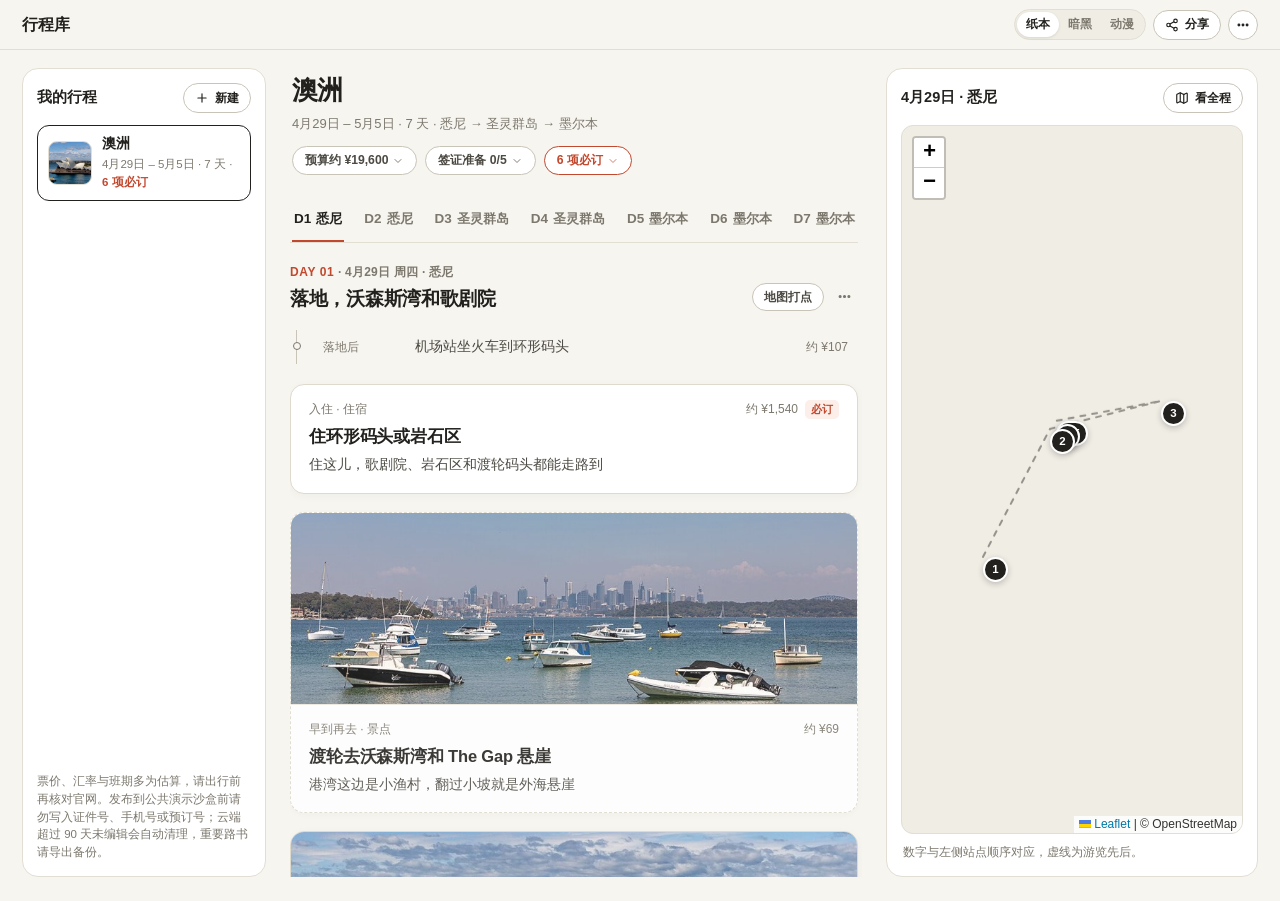
==== commit 975b297e: "feat: add 3-way theme switcher (paper/dark/manga) and spacious mobile layout" ====
--- a/demo/index.html
+++ b/demo/index.html
@@ -5,34 +5,56 @@
   <meta name="viewport" content="width=device-width, initial-scale=1" />
   <title>行程库</title>
   <script>
-    if (/^\/t\/[A-Za-z0-9_-]+(?:\/edit)?\/?$/.test(location.pathname)) {
-      document.documentElement.classList.add("shared-loading");
-    }
+    (function () {
+      if (/^\/t\/[A-Za-z0-9_-]+(?:\/edit)?\/?$/.test(location.pathname)) {
+        document.documentElement.classList.add("shared-loading");
+      }
+      var valid = { paper: 1, dark: 1, manga: 1 };
+      var theme = "";
+      try {
+        var q = new URLSearchParams(location.search).get("theme");
+        if (q && valid[q]) theme = q;
+        if (!theme) {
+          var saved = localStorage.getItem("travel-guides-theme");
+          if (saved === "light") saved = "paper";
+          if (saved && valid[saved]) theme = saved;
+        }
+      } catch (_) {}
+      document.documentElement.dataset.theme = theme || "paper";
+    })();
   </script>
   <link rel="stylesheet" href="vendor/leaflet.css?v=1.9.4" />
-  <link rel="stylesheet" href="styles.css?v=40" />
+  <link rel="stylesheet" href="styles.css?v=41" />
 </head>
 <body>
   <header class="top">
     <div class="brand">
-      <span class="brand-badge">TRIP COMIC</span>
-      <h1>行程库</h1>
+      <h1 id="brand-static-title">行程库</h1>
+      <details class="trip-picker" id="mobile-trip-picker" hidden>
+        <summary class="trip-picker-btn" aria-label="切换行程"><b>行程库</b><span id="mobile-trip-count"></span><svg class="picker-caret" viewBox="0 0 24 24" fill="none" stroke="currentColor" stroke-width="2.4" stroke-linecap="round" stroke-linejoin="round" aria-hidden="true"><path d="m6 9 6 6 6-6"/></svg></summary>
+        <div class="trip-picker-popover" id="mobile-trip-menu"></div>
+      </details>
     </div>
     <div class="top-actions">
       <span id="share-status" class="share-status" hidden></span>
-      <button type="button" class="btn btn-sm" id="seed-update-btn" hidden><span data-icon="refresh"></span>线上已更新 · 用最新版</button>
-      <button type="button" class="btn btn-sm" id="conflict-reload-btn" hidden><span data-icon="refresh"></span>加载最新内容</button>
-      <button type="button" class="btn readonly-only" id="fork-btn"><span data-icon="copy"></span>复制并修改</button>
-      <button type="button" class="btn btn-primary" id="share-btn"><span data-icon="share"></span>分享</button>
+      <button type="button" class="btn btn-sm" id="seed-update-btn" hidden><span data-icon="refresh"></span>用最新版</button>
+      <button type="button" class="btn btn-sm" id="conflict-reload-btn" hidden><span data-icon="refresh"></span>加载最新</button>
+      <div class="theme-switch" id="theme-switch" role="group" aria-label="界面风格">
+        <button type="button" class="theme-opt" data-set-theme="paper">纸本</button>
+        <button type="button" class="theme-opt" data-set-theme="dark">暗黑</button>
+        <button type="button" class="theme-opt" data-set-theme="manga">动漫</button>
+      </div>
+      <button type="button" class="btn btn-sm readonly-only" id="fork-btn"><span data-icon="copy"></span>复制修改</button>
+      <button type="button" class="btn btn-sm" id="share-btn"><span data-icon="share"></span><span class="btn-label-share">分享</span></button>
       <details class="more-menu" id="more-menu">
-        <summary class="btn btn-icon-more" aria-label="更多功能" title="打印路书、导入或导出备份"><span data-icon="more"></span></summary>
+        <summary class="btn btn-sm btn-icon-more" aria-label="更多功能" title="管理行程、打印或备份"><span data-icon="more"></span></summary>
         <div class="more-popover">
-          <button type="button" class="menu-item edit-only mobile-only-menu-item" id="menu-add-day"><span data-icon="plus"></span>添加新的一天</button>
-          <button type="button" class="menu-item edit-only mobile-only-menu-item" id="menu-rename-trip"><span data-icon="pencil"></span>修改行程名称</button>
-          <button type="button" class="menu-item edit-only mobile-only-menu-item" id="menu-edit-cover"><span data-icon="camera"></span>更换顶部封面</button>
-          <button type="button" class="menu-item edit-only mobile-only-menu-item" id="menu-new-trip"><span data-icon="plus"></span>新建另一趟行程</button>
-          <button type="button" class="menu-item edit-only mobile-only-menu-item danger-item" id="menu-delete-trip"><span data-icon="trash"></span>删除当前行程</button>
-          <hr class="menu-sep edit-only mobile-only-menu-item" />
+          <button type="button" class="menu-item edit-only" id="menu-add-day"><span data-icon="plus"></span>添加新的一天</button>
+          <button type="button" class="menu-item edit-only" id="menu-rename-trip"><span data-icon="pencil"></span>修改行程名称</button>
+          <button type="button" class="menu-item edit-only" id="menu-edit-cover"><span data-icon="camera"></span>更换封面图</button>
+          <button type="button" class="menu-item edit-only" id="menu-new-trip"><span data-icon="plus"></span>新建另一趟行程</button>
+          <button type="button" class="menu-item edit-only danger-item" id="menu-delete-trip"><span data-icon="trash"></span>删除当前行程</button>
+          <hr class="menu-sep edit-only" />
           <button type="button" class="menu-item" id="print-btn"><span data-icon="printer"></span>打印 / 导出 PDF 路书</button>
           <button type="button" class="menu-item edit-only" id="reset-local-btn" hidden><span data-icon="refresh"></span>恢复默认线上内容</button>
           <button type="button" class="menu-item edit-only" id="import-btn"><span data-icon="upload"></span>导入 JSON 备份</button>
@@ -236,8 +258,8 @@
     </form>
   </dialog>
 
-  <script src="data.js?v=39"></script>
-  <script src="app.js?v=39"></script>
-  <script src="share.js?v=11"></script>
+  <script src="data.js?v=41"></script>
+  <script src="app.js?v=41"></script>
+  <script src="share.js?v=41"></script>
 </body>
 </html>
--- a/demo/styles.css
+++ b/demo/styles.css
@@ -1,35 +1,96 @@
 /* ==========================================================================
-   Static Travel Guide — Color Manga Travel Zine (彩色日漫手账风)
-   Dot-Grid Cream Paper · 2.5px Jet-Black Ink · Hard Offset Shadow · Lemon Pop
+   Static Travel Guide — 3-Theme System (纸本 paper · 暗黑 dark · 动漫 manga)
+   Spacious Mobile Rhythm · Grouped Transit · Clean Panel Framing
    ========================================================================== */
 
-:root {
-  --paper: #fffdf7;
-  --dot: #e2dcc8;
-  --card: #ffffff;
-  --subtle: #f6f3e8;
-  --ink: #111111;
-  --muted: #4b504e;
-  --yellow: #ffd84d;
-  --yellow-hover: #ffcf26;
-  --coral: #ff5c39;
-  --sky: #dff2fe;
-  --mint: #dcfce7;
-  --peach: #ffedd5;
+:root,
+html[data-theme="paper"] {
+  --bg: #f7f5ef;
+  --bg-top: rgba(247, 245, 239, 0.92);
+  --surface: #ffffff;
+  --surface-soft: #f0ede5;
+  --ink: #22211e;
+  --ink-soft: #4c4a43;
+  --muted: #7c786e;
+  --line: #e2ded4;
+  --line-strong: #c9c4b8;
+  --accent: #c2482e;
+  --accent-bg: #fceee9;
+  --primary-bg: #22211e;
+  --primary-fg: #ffffff;
+  --card-border: 1px solid #dfdace;
+  --card-radius: 14px;
+  --card-shadow: 0 2px 10px rgba(24, 22, 18, 0.035);
+  --photo-divider: 1px solid #ece8de;
+  --pin-bg: #22211e;
+  --pin-fg: #ffffff;
+  --pin-ring: 2px solid #ffffff;
+  --pin-shadow: 0 2px 6px rgba(0, 0, 0, 0.22);
   --danger: #dc2626;
-  --b-sm: 2px solid #111111;
-  --b-lg: 2.5px solid #111111;
-  --sh-sm: 2px 2px 0 #111111;
-  --sh-md: 4px 4px 0 #111111;
-  --sh-lg: 6px 6px 0 #111111;
-}
-
-.cat-flight    { --bar: #ffd84d; }
-.cat-stay      { --bar: #93c5fd; }
-.cat-transport { --bar: #6ee7b7; }
-.cat-sight     { --bar: #fda4af; }
-.cat-food      { --bar: #fdba74; }
-.cat-other     { --bar: #cbd5e1; }
+  --ok-bg: #e7f5ec;
+  --ok-fg: #166534;
+}
+
+html[data-theme="dark"] {
+  --bg: #111316;
+  --bg-top: rgba(17, 19, 22, 0.9);
+  --surface: #191d22;
+  --surface-soft: #232830;
+  --ink: #edeae4;
+  --ink-soft: #c0c4cc;
+  --muted: #8b929e;
+  --line: #2a303a;
+  --line-strong: #3b4351;
+  --accent: #f28b5b;
+  --accent-bg: rgba(242, 139, 91, 0.16);
+  --primary-bg: #edeae4;
+  --primary-fg: #141619;
+  --card-border: 1px solid #2b313b;
+  --card-radius: 14px;
+  --card-shadow: 0 4px 16px rgba(0, 0, 0, 0.28);
+  --photo-divider: 1px solid #2b313b;
+  --pin-bg: #f28b5b;
+  --pin-fg: #111316;
+  --pin-ring: 2px solid #111316;
+  --pin-shadow: 0 2px 8px rgba(0, 0, 0, 0.5);
+  --danger: #f87171;
+  --ok-bg: rgba(34, 197, 94, 0.16);
+  --ok-fg: #86efac;
+}
+
+html[data-theme="manga"] {
+  --bg: #fffdf7;
+  --bg-top: rgba(255, 253, 247, 0.94);
+  --surface: #ffffff;
+  --surface-soft: #f6f2e4;
+  --ink: #181715;
+  --ink-soft: #3d3b36;
+  --muted: #6e6b62;
+  --line: #e4decb;
+  --line-strong: #181715;
+  --accent: #e54826;
+  --accent-bg: #fff2b2;
+  --primary-bg: #ffe055;
+  --primary-fg: #181715;
+  --card-border: 1.8px solid #181715;
+  --card-radius: 16px;
+  --card-shadow: 3px 3px 0 #181715;
+  --photo-divider: 1.8px solid #181715;
+  --pin-bg: #ffe055;
+  --pin-fg: #181715;
+  --pin-ring: 2px solid #181715;
+  --pin-shadow: 2px 2px 0 #181715;
+  --danger: #dc2626;
+  --ok-bg: #dcfce7;
+  --ok-fg: #14532d;
+}
+
+.cat-flight    { --bar: #eab308; }
+.cat-stay      { --bar: #60a5fa; }
+.cat-transport { --bar: #34d399; }
+.cat-sight     { --bar: #fb7185; }
+.cat-food      { --bar: #fb923c; }
+.cat-other     { --bar: #94a3b8; }
 
 * { box-sizing: border-box; }
 [hidden] { display: none !important; }
@@ -38,1081 +99,675 @@
 html.shared-loading body { visibility: hidden; }
 
 body {
-  background-color: var(--paper);
-  background-image: radial-gradient(var(--dot) 1.15px, transparent 1.15px);
-  background-size: 15px 15px;
+  background: var(--bg);
   color: var(--ink);
   font-family: -apple-system, BlinkMacSystemFont, "PingFang SC", "Hiragino Sans GB", "Microsoft YaHei", sans-serif;
   font-size: 14.5px;
-  line-height: 1.55;
+  line-height: 1.6;
   -webkit-font-smoothing: antialiased;
 }
 
 button, input, select, textarea { font: inherit; color: inherit; }
-.icon { width: 15px; height: 15px; flex-shrink: 0; stroke-width: 2.3; }
+.icon { width: 15px; height: 15px; flex-shrink: 0; stroke-width: 2; }
 .muted { color: var(--muted); }
-.empty { margin: 0; padding: 20px 0; color: var(--muted); font-weight: 700; font-size: 13.5px; }
+.empty { margin: 0; padding: 24px 0; color: var(--muted); font-size: 13.5px; }
 .print-only-notes { display: none; }
 
-/* Role Visibility */
 .shared-readonly .edit-only { display: none !important; }
 .readonly-only { display: none !important; }
 .shared-readonly .readonly-only { display: inline-flex !important; }
 
-/* Comic Tactile Buttons */
+/* Buttons */
 .btn {
-  display: inline-flex;
-  align-items: center;
-  justify-content: center;
-  gap: 6px;
-  height: 36px;
-  padding: 0 13px;
-  border-radius: 10px;
-  border: var(--b-sm);
-  background: var(--card);
-  color: var(--ink);
-  box-shadow: var(--sh-sm);
-  font-size: 13px;
-  font-weight: 800;
-  line-height: 1;
-  text-decoration: none;
-  white-space: nowrap;
-  cursor: pointer;
-  transition: transform 0.1s ease, box-shadow 0.1s ease, background 0.12s ease;
-}
-.btn:hover:not(:disabled) { background: var(--subtle); }
-.btn:active:not(:disabled) {
-  transform: translate(2px, 2px);
-  box-shadow: 0 0 0 #111;
-}
-.btn:disabled { opacity: 0.4; cursor: default; box-shadow: none; }
-.btn-sm { height: 31px; padding: 0 10px; font-size: 12px; border-radius: 8px; }
+  display: inline-flex; align-items: center; justify-content: center; gap: 6px;
+  height: 36px; padding: 0 14px; border-radius: 999px;
+  border: 1px solid var(--line-strong); background: var(--surface); color: var(--ink);
+  font-size: 13px; font-weight: 600; line-height: 1; text-decoration: none;
+  white-space: nowrap; cursor: pointer;
+  transition: background 0.14s ease, transform 0.1s ease;
+}
+.btn:hover:not(:disabled) { background: var(--surface-soft); }
+.btn:active:not(:disabled) { transform: translateY(1px); }
+.btn:disabled { opacity: 0.4; cursor: default; }
+.btn-sm { height: 30px; padding: 0 11px; font-size: 12.2px; }
 .btn-sm .icon { width: 14px; height: 14px; }
-
-.btn-primary, .btn-book {
-  background: var(--yellow);
-  color: var(--ink);
-}
-.btn-primary:hover:not(:disabled), .btn-book:hover:not(:disabled) {
-  background: var(--yellow-hover);
-}
-
-/* Top Masthead Bar */
+.btn-primary {
+  background: var(--primary-bg); color: var(--primary-fg);
+  border-color: var(--line-strong); font-weight: 700;
+}
+.btn-primary:hover:not(:disabled) { filter: brightness(0.96); background: var(--primary-bg); }
+html[data-theme="manga"] .btn-primary { border: 1.6px solid #181715; }
+
+/* Top Header Bar */
 .top {
-  position: sticky;
-  top: 0;
-  z-index: 50;
-  display: flex;
-  justify-content: space-between;
-  align-items: center;
-  gap: 10px;
-  padding: 10px 20px;
-  background: rgba(255, 253, 247, 0.94);
-  border-bottom: var(--b-sm);
-  backdrop-filter: blur(10px);
-}
-.brand { display: flex; align-items: center; gap: 9px; }
-.brand-badge {
-  display: inline-block;
-  padding: 3px 9px;
-  border-radius: 999px;
-  background: var(--yellow);
-  border: var(--b-sm);
-  box-shadow: var(--sh-sm);
-  font-size: 10.5px;
-  font-weight: 900;
-  letter-spacing: 0.06em;
-}
-.brand h1 {
-  margin: 0;
-  font-size: 17.5px;
-  font-weight: 900;
-  letter-spacing: -0.02em;
-}
-.top-actions { display: flex; align-items: center; gap: 7px; }
+  position: sticky; top: 0; z-index: 50;
+  display: flex; justify-content: space-between; align-items: center; gap: 10px;
+  padding: 9px 22px; background: var(--bg-top);
+  border-bottom: 1px solid var(--line); backdrop-filter: blur(12px);
+}
+.brand { display: flex; align-items: center; gap: 8px; min-width: 0; }
+.brand h1 { margin: 0; font-size: 16px; font-weight: 750; letter-spacing: -0.01em; white-space: nowrap; }
+.top-actions { display: flex; align-items: center; gap: 7px; flex-shrink: 0; }
+
+/* 3-Way Theme Switcher (纸本 · 暗黑 · 动漫) */
+.theme-switch {
+  display: inline-flex; align-items: center; padding: 2px;
+  border-radius: 999px; background: var(--surface-soft); border: 1px solid var(--line);
+}
+html[data-theme="manga"] .theme-switch { border-color: #181715; }
+.theme-opt {
+  height: 25px; padding: 0 9px; border: 0; border-radius: 999px;
+  background: transparent; color: var(--muted);
+  font-size: 11.8px; font-weight: 650; cursor: pointer; white-space: nowrap;
+  transition: background 0.14s ease, color 0.14s ease;
+}
+.theme-opt.active {
+  background: var(--surface); color: var(--ink); font-weight: 750;
+  box-shadow: 0 1px 3px rgba(0, 0, 0, 0.1);
+}
+html[data-theme="manga"] .theme-opt.active {
+  background: #ffe055; color: #181715; box-shadow: none; outline: 1.4px solid #181715;
+}
+
+/* Mobile Compact Trip Switcher */
+.trip-picker { position: relative; }
+.trip-picker summary { list-style: none; }
+.trip-picker summary::-webkit-details-marker { display: none; }
+.trip-picker-btn {
+  display: inline-flex; align-items: center; gap: 5px; height: 30px; padding: 0 4px;
+  border-radius: 8px; border: 0; background: transparent;
+  font-size: 15.5px; color: var(--ink); cursor: pointer; white-space: nowrap;
+}
+.trip-picker-btn b { font-weight: 780; letter-spacing: -0.01em; }
+.trip-picker-btn span {
+  display: inline-grid; place-items: center; min-width: 17px; height: 17px; padding: 0 5px;
+  border-radius: 999px; background: var(--surface-soft); color: var(--muted); font-size: 10.5px; font-weight: 750;
+}
+.picker-caret { width: 13px; height: 13px; color: var(--muted); }
+@media (max-width: 1100px) {
+  body.has-trip-picker #brand-static-title { display: none; }
+}
+@media (min-width: 1101px) {
+  .trip-picker { display: none !important; }
+}
+.trip-picker-popover {
+  position: absolute; left: 0; top: calc(100% + 8px); width: min(290px, calc(100vw - 28px));
+  padding: 6px; border-radius: 14px; background: var(--surface);
+  border: var(--card-border); box-shadow: 0 12px 32px rgba(0, 0, 0, 0.16);
+  display: grid; gap: 3px; z-index: 90;
+}
+.trip-pick-item {
+  display: flex; justify-content: space-between; align-items: center; gap: 10px;
+  width: 100%; padding: 9px 11px; border: 0; border-radius: 10px;
+  background: transparent; text-align: left; cursor: pointer;
+}
+.trip-pick-item:hover, .trip-pick-item.active { background: var(--surface-soft); }
+.trip-pick-item b { display: block; font-size: 13.2px; font-weight: 700; }
+.trip-pick-item small { display: block; margin-top: 2px; font-size: 11.5px; color: var(--muted); }
+.trip-pick-check { font-size: 11px; font-weight: 750; color: var(--accent); flex-shrink: 0; }
 
 .share-status {
-  display: inline-flex;
-  align-items: center;
-  height: 27px;
-  padding: 0 9px;
-  border-radius: 999px;
-  border: 1.5px solid #111;
-  background: var(--mint);
-  font-size: 11.5px;
-  font-weight: 800;
-  white-space: nowrap;
-}
-.share-status.error { background: #fee2e2; color: var(--danger); }
-
-#conflict-reload-btn, #seed-update-btn {
-  background: var(--coral);
-  color: #fff;
-}
+  display: inline-flex; align-items: center; height: 26px; padding: 0 9px;
+  border-radius: 999px; background: var(--ok-bg); color: var(--ok-fg);
+  font-size: 11.5px; font-weight: 650; white-space: nowrap;
+}
+.share-status.error { background: rgba(220, 38, 38, 0.14); color: var(--danger); }
+#conflict-reload-btn, #seed-update-btn { background: var(--accent); color: #fff; border-color: transparent; }
 
 .more-menu { position: relative; }
 .more-menu summary { list-style: none; }
 .more-menu summary::-webkit-details-marker { display: none; }
-.btn-icon-more { width: 32px; padding: 0; }
+.btn-icon-more { width: 30px; padding: 0; }
 .more-popover {
-  position: absolute;
-  right: 0;
-  top: calc(100% + 7px);
-  min-width: 190px;
-  max-width: calc(100vw - 24px);
-  padding: 6px;
-  border-radius: 12px;
-  background: var(--card);
-  border: var(--b-sm);
-  box-shadow: var(--sh-md);
-  display: grid;
-  gap: 2px;
-  z-index: 85;
+  position: absolute; right: 0; top: calc(100% + 7px);
+  min-width: 196px; max-width: calc(100vw - 24px); padding: 6px;
+  border-radius: 14px; background: var(--surface); border: var(--card-border);
+  box-shadow: 0 12px 32px rgba(0, 0, 0, 0.18); display: grid; gap: 2px; z-index: 90;
 }
 .menu-item {
-  display: flex;
-  align-items: center;
-  gap: 8px;
-  width: 100%;
-  padding: 8px 10px;
-  border: 0;
-  border-radius: 8px;
-  background: transparent;
-  color: var(--ink);
-  font-size: 13px;
-  font-weight: 750;
-  text-align: left;
-  cursor: pointer;
-}
-.menu-item:hover { background: var(--yellow); }
+  display: flex; align-items: center; gap: 8px; width: 100%; padding: 8px 11px;
+  border: 0; border-radius: 9px; background: transparent; color: var(--ink);
+  font-size: 13px; font-weight: 600; text-align: left; cursor: pointer;
+}
+.menu-item:hover { background: var(--surface-soft); }
 .menu-item.danger-item { color: var(--danger); }
-.menu-item.danger-item:hover { background: #fee2e2; }
-.menu-sep { border: 0; border-top: 1.5px dashed #ccc; margin: 4px 6px; }
-@media (min-width: 721px) {
-  .mobile-only-menu-item { display: none; }
-}
+.menu-sep { border: 0; border-top: 1px solid var(--line); margin: 4px 6px; }
 
 /* 3-Column Desktop Layout */
 .layout {
-  display: grid;
-  grid-template-columns: 248px minmax(0, 1fr) 380px;
-  gap: 18px;
-  padding: 16px 20px 24px;
-  height: calc(100vh - 56px);
+  display: grid; grid-template-columns: 244px minmax(0, 1fr) 372px;
+  gap: 24px; padding: 18px 22px 24px; height: calc(100vh - 49px);
 }
 .shared-route .rail { display: none !important; }
-.shared-route .layout { grid-template-columns: minmax(0, 1fr) 400px; }
+.shared-route .layout { grid-template-columns: minmax(0, 1fr) 390px; }
 
 .rail, .map-panel {
-  min-height: 0;
-  display: flex;
-  flex-direction: column;
-  background: var(--card);
-  border: var(--b-lg);
-  border-radius: 18px;
-  box-shadow: var(--sh-md);
-}
-
-/* Left Sidebar: Comic Trip Cards */
+  min-height: 0; display: flex; flex-direction: column;
+  background: var(--surface); border: 1px solid var(--line); border-radius: 16px;
+}
+html[data-theme="manga"] .rail,
+html[data-theme="manga"] .map-panel { border: 1.6px solid #181715; }
+
+/* Left Sidebar: Calm Paper Trip List */
 .rail { padding: 14px; overflow: auto; }
 .rail-head, .map-bar {
-  display: flex;
-  justify-content: space-between;
-  align-items: center;
-  gap: 8px;
-  margin-bottom: 12px;
-}
-.rail h2, .map-bar h2 { margin: 0; font-size: 15px; font-weight: 900; }
-#trip-list { display: grid; gap: 11px; }
+  display: flex; justify-content: space-between; align-items: center; gap: 8px; margin-bottom: 12px;
+}
+.rail h2, .map-bar h2 { margin: 0; font-size: 14.5px; font-weight: 750; }
+#trip-list { display: grid; gap: 8px; }
 
 .trip-card {
-  position: relative;
-  display: flex;
-  flex-direction: column;
-  justify-content: flex-end;
-  width: 100%;
-  min-height: 110px;
-  padding: 0;
-  border: var(--b-sm);
-  border-radius: 13px;
-  background: #1f2421;
-  color: #fff;
-  text-align: left;
-  overflow: hidden;
-  cursor: pointer;
-  box-shadow: var(--sh-sm);
-  transition: transform 0.12s, box-shadow 0.12s;
-}
-.trip-card:hover { transform: translate(-1px, -1px); box-shadow: 3px 3px 0 #111; }
+  display: flex; align-items: center; gap: 10px; width: 100%; padding: 9px 10px;
+  border-radius: 12px; border: 1px solid var(--line); background: var(--bg);
+  color: var(--ink); text-align: left; cursor: pointer; transition: border-color 0.14s, background 0.14s;
+}
+.trip-card:hover { background: var(--surface-soft); }
 .trip-card.active {
-  outline: 3px solid var(--yellow);
-  box-shadow: 3px 3px 0 #111;
-}
+  background: var(--surface); border: 1.6px solid var(--ink);
+}
+html[data-theme="manga"] .trip-card.active { background: #fff9db; border-color: #181715; }
 .trip-thumb {
-  position: absolute;
-  inset: 0;
-  display: grid;
-  place-items: center;
-  background: #2b322e center / cover no-repeat;
-}
-.trip-thumb::after {
-  content: "";
-  position: absolute;
-  inset: 0;
-  background: linear-gradient(180deg, rgba(0, 0, 0, 0.08) 0%, rgba(0, 0, 0, 0.84) 100%);
-}
-.trip-meta { position: relative; z-index: 1; display: block; padding: 11px 12px 10px; }
-.trip-meta b { display: block; font-size: 14.5px; font-weight: 900; line-height: 1.25; }
-.trip-meta span { display: block; margin-top: 2px; font-size: 11.5px; color: rgba(255, 255, 255, 0.82); font-weight: 600; }
-.trip-meta em {
-  display: inline-block; margin-top: 6px; padding: 1px 7px; border-radius: 5px;
-  background: var(--coral); border: 1.5px solid #111; color: #fff;
-  font-size: 10.5px; font-style: normal; font-weight: 850;
-}
-.trip-meta .ok {
-  display: inline-block; margin-top: 6px; padding: 1px 7px; border-radius: 5px;
-  background: var(--yellow); border: 1.5px solid #111; color: #111;
-  font-size: 10.5px; font-weight: 850;
-}
-.rail-note { margin: auto 0 0; padding-top: 14px; color: var(--muted); font-size: 11.5px; line-height: 1.55; font-weight: 600; }
-
-/* Center Feed */
-main {
-  min-height: 0;
-  overflow: auto;
-  padding-right: 4px;
-}
-.manga-feed {
-  max-width: 720px;
-  margin: 0 auto;
-  display: flex;
-  flex-direction: column;
-  gap: 14px;
-}
-
-/* 1. Manga Title Card */
-.m-title-card {
-  background: var(--card);
-  border: var(--b-lg);
-  border-radius: 18px;
-  padding: 16px 18px;
-  box-shadow: var(--sh-md);
-}
-.m-title-top {
-  display: flex;
-  justify-content: space-between;
-  align-items: flex-start;
-  gap: 12px;
-}
-.m-title-card h2 {
-  margin: 0;
-  font-size: clamp(22px, 3vw, 27px);
-  font-weight: 950;
-  letter-spacing: -0.025em;
-  line-height: 1.18;
-}
-.m-sub {
-  margin: 6px 0 0;
-  font-size: 12.5px;
-  font-weight: 750;
-  color: var(--muted);
-}
-.m-title-tools { display: flex; gap: 6px; flex-shrink: 0; }
-
-.m-pills {
-  display: flex;
-  flex-wrap: wrap;
-  gap: 7px;
-  margin-top: 12px;
-}
-.m-pill {
-  display: inline-flex;
-  align-items: center;
-  gap: 4px;
-  height: 28px;
-  padding: 0 10px;
-  border-radius: 7px;
-  border: 1.8px solid #111;
-  background: var(--subtle);
-  color: var(--ink);
-  font-size: 11.8px;
-  font-weight: 850;
-  cursor: pointer;
-  transition: transform 0.1s, background 0.12s;
-}
-.m-pill.hi { background: var(--yellow); }
-.m-pill.warn { background: var(--peach); }
-.m-pill.open, .m-pill:hover {
-  background: #111;
-  color: var(--yellow);
-}
-.chev { display: inline-grid; transition: transform 0.15s; }
+  width: 44px; height: 44px; border-radius: 9px; flex-shrink: 0;
+  display: grid; place-items: center; background: var(--surface-soft) center / cover no-repeat;
+  color: var(--muted); border: 1px solid var(--line);
+}
+.trip-meta { min-width: 0; flex: 1; }
+.trip-meta b {
+  display: block; font-size: 13.5px; font-weight: 720; line-height: 1.3;
+  overflow: hidden; text-overflow: ellipsis; white-space: nowrap;
+}
+.trip-meta span { display: block; margin-top: 2px; font-size: 11.5px; color: var(--muted); }
+.trip-meta em { font-style: normal; color: var(--accent); font-weight: 650; }
+.rail-note { margin: auto 0 0; padding-top: 14px; color: var(--muted); font-size: 11.5px; line-height: 1.55; }
+
+/* Center Feed — Generous Breathing Room */
+main { min-height: 0; overflow: auto; padding-right: 4px; }
+.zine-feed {
+  max-width: 660px; margin: 0 auto;
+  display: flex; flex-direction: column; gap: 20px;
+}
+
+/* Unboxed Book-Page Masthead */
+.zine-masthead { padding: 6px 2px 2px; }
+.zine-masthead h2 {
+  margin: 0; font-size: clamp(22px, 2.8vw, 26px);
+  font-weight: 800; letter-spacing: -0.02em; line-height: 1.25;
+}
+.m-sub { margin: 7px 0 0; font-size: 13px; color: var(--muted); line-height: 1.5; }
+
+.m-meta-bar { display: flex; flex-wrap: wrap; gap: 8px; margin-top: 13px; }
+.m-meta-chip {
+  display: inline-flex; align-items: center; gap: 4px;
+  height: 29px; padding: 0 12px; border-radius: 999px;
+  border: 1px solid var(--line-strong); background: var(--surface);
+  color: var(--ink-soft); font-size: 12.2px; font-weight: 600; cursor: pointer;
+  transition: background 0.14s, color 0.14s;
+}
+.m-meta-chip:hover { background: var(--surface-soft); color: var(--ink); }
+.m-meta-chip.due { color: var(--accent); border-color: var(--accent); }
+.m-meta-chip.open {
+  background: var(--ink); color: var(--bg); border-color: var(--ink);
+}
+html[data-theme="manga"] .m-meta-chip {
+  border-color: transparent; background: var(--surface-soft);
+  color: #181715; font-weight: 700;
+}
+html[data-theme="manga"] .m-meta-chip.due { background: #ffe8e2; color: var(--accent); }
+html[data-theme="manga"] .m-meta-chip.open { background: #181715; color: #ffe055; }
+.chev { display: inline-grid; transition: transform 0.16s; opacity: 0.7; }
 .chev .icon { width: 12px; height: 12px; }
 .chev.up { transform: rotate(180deg); }
 
-/* 2. Sticky Comic Day Tabs (D1..D5) */
+/* Sticky Day Tabs — Spacious Single-Line Strip */
 .day-tabs {
-  position: sticky;
-  top: 0;
-  z-index: 30;
-  display: flex;
-  gap: 7px;
-  padding: 6px 0;
-  background: rgba(255, 253, 247, 0.92);
-  backdrop-filter: blur(8px);
-  overflow-x: auto;
-  scrollbar-width: none;
+  position: sticky; top: 0; z-index: 30;
+  display: flex; align-items: center; gap: 18px;
+  padding: 0 2px; background: var(--bg-top);
+  border-bottom: 1px solid var(--line); backdrop-filter: blur(10px);
+  overflow-x: auto; scrollbar-width: none;
 }
 .day-tabs::-webkit-scrollbar { display: none; }
 
 .day-tab {
-  flex: 1 0 58px;
-  display: flex;
-  flex-direction: column;
-  align-items: center;
-  justify-content: center;
-  padding: 6px 8px;
-  border: var(--b-sm);
-  border-radius: 11px;
-  background: var(--card);
-  color: var(--ink);
-  box-shadow: var(--sh-sm);
-  cursor: pointer;
-  transition: transform 0.1s, box-shadow 0.1s, background 0.12s;
-}
-.day-tab b {
-  font-size: 13px;
-  font-weight: 950;
-  line-height: 1.15;
-}
-.day-tab span {
-  font-size: 11px;
-  font-weight: 750;
-  margin-top: 1px;
-  max-width: 66px;
-  overflow: hidden;
-  text-overflow: ellipsis;
-  white-space: nowrap;
-}
-.day-tab.active {
-  background: #111111;
-  color: var(--yellow);
-  transform: translate(1px, 1px);
-  box-shadow: 1px 1px 0 #111;
-}
-
-/* Expandable Comic Drawers (Bookings, Visa, Budget) */
+  flex: 0 0 auto; display: inline-flex; align-items: baseline; gap: 5px;
+  padding: 11px 2px 10px; border: 0; border-bottom: 2px solid transparent;
+  background: transparent; color: var(--muted);
+  font-size: 13.5px; font-weight: 600; cursor: pointer; white-space: nowrap;
+  transition: color 0.14s, border-color 0.14s;
+}
+.day-tab b { font-weight: 750; font-size: 13.5px; }
+.day-tab span { font-size: 13px; }
+.day-tab:hover { color: var(--ink); }
+.day-tab.active { color: var(--ink); border-bottom-color: var(--accent); }
+.day-tab.active span { font-weight: 700; }
+
+/* Manga Mode Day Tabs: Airy Single-Line Comic Pills (Never Cramped!) */
+html[data-theme="manga"] .day-tabs {
+  gap: 8px; padding: 8px 2px 10px; border-bottom: 1.5px dashed #ded7c3;
+}
+html[data-theme="manga"] .day-tab {
+  height: 34px; padding: 0 13px; align-items: center;
+  border: 1.6px solid #181715; border-radius: 999px;
+  background: var(--surface); color: #181715; font-weight: 750;
+}
+html[data-theme="manga"] .day-tab.active {
+  background: #ffe055; color: #181715; box-shadow: 2px 2px 0 #181715;
+}
+
+/* Expandable Drawers (Bookings, Visa, Budget) */
 .drawer-panel {
-  padding: 15px 16px;
-  border-radius: 16px;
-  background: var(--card);
-  border: var(--b-lg);
-  box-shadow: var(--sh-md);
+  padding: 16px 18px; border-radius: var(--card-radius);
+  background: var(--surface); border: var(--card-border); box-shadow: var(--card-shadow);
 }
 .drawer-head {
   display: flex; justify-content: space-between; align-items: flex-start; gap: 12px;
-  padding-bottom: 10px; border-bottom: 2px solid #111; margin-bottom: 12px;
-}
-.drawer-head b { display: block; font-size: 14.5px; font-weight: 900; }
-.drawer-sub { display: block; margin-top: 2px; font-size: 12px; color: var(--muted); font-weight: 650; }
+  padding-bottom: 11px; border-bottom: 1px solid var(--line); margin-bottom: 12px;
+}
+.drawer-head b { display: block; font-size: 14.5px; font-weight: 750; }
+.drawer-sub { display: block; margin-top: 3px; font-size: 12px; color: var(--muted); }
 .drawer-close {
-  border: 1.5px solid #111; background: var(--subtle); color: var(--ink);
-  padding: 3px 10px; border-radius: 6px; font-size: 12px; font-weight: 800; cursor: pointer;
-}
-.section-title { margin: 14px 0 8px; font-size: 13px; font-weight: 900; }
-
-.book-row { display: flex; align-items: center; gap: 10px; padding: 8px 0; border-top: 1.5px dashed #d6d1c2; }
+  border: 1px solid var(--line); background: var(--surface-soft); color: var(--ink-soft);
+  padding: 3px 10px; border-radius: 999px; font-size: 12px; font-weight: 650; cursor: pointer;
+}
+.section-title { margin: 16px 0 8px; font-size: 13px; font-weight: 750; }
+
+.book-row { display: flex; align-items: center; gap: 10px; padding: 9px 0; border-top: 1px solid var(--line); }
 .book-row:first-of-type { border-top: 0; padding-top: 0; }
 .book-name { flex: 1; min-width: 0; }
-.book-name b { display: block; font-size: 13.5px; font-weight: 850; }
-.book-name small { color: var(--muted); font-size: 12px; font-weight: 650; }
-
+.book-name b { display: block; font-size: 13.5px; font-weight: 680; }
+.book-name small { color: var(--muted); font-size: 12px; }
 .flag {
-  display: inline-block; padding: 2px 7px; border-radius: 5px; border: 1.5px solid #111;
-  background: var(--yellow); font-size: 11px; font-weight: 850; white-space: nowrap;
-}
-.flag.required { background: var(--coral); color: #fff; }
-
-/* Visa & Budget Internals */
+  display: inline-block; padding: 2px 8px; border-radius: 999px;
+  background: var(--surface-soft); color: var(--ink-soft); font-size: 11px; font-weight: 700; white-space: nowrap;
+}
+.flag.required { background: var(--accent-bg); color: var(--accent); }
+
+/* Visa & Budget */
 .visa-meta { display: grid; gap: 6px; margin-bottom: 12px; }
-.visa-meta p { display: grid; grid-template-columns: 44px minmax(0, 1fr); gap: 8px; margin: 0; font-size: 12.8px; font-weight: 650; }
-.visa-meta b { color: var(--muted); font-weight: 850; }
-.visa-actions { display: flex; flex-wrap: wrap; gap: 8px; margin-bottom: 10px; }
-.visa-docs, .visa-tips { list-style: none; margin: 0; padding: 0; display: grid; gap: 7px; }
+.visa-meta p { display: grid; grid-template-columns: 44px minmax(0, 1fr); gap: 8px; margin: 0; font-size: 13px; }
+.visa-meta b { color: var(--muted); font-weight: 650; }
+.visa-actions { display: flex; flex-wrap: wrap; gap: 8px; margin-bottom: 12px; }
+.visa-docs, .visa-tips { list-style: none; margin: 0; padding: 0; display: grid; gap: 8px; }
 .visa-doc {
-  display: flex; align-items: flex-start; gap: 9px; padding: 9px 11px;
-  border: 1.8px solid #111; border-radius: 10px; background: var(--paper); cursor: pointer;
-}
-.visa-doc.on { background: var(--mint); }
-.visa-doc b { display: block; font-size: 13px; font-weight: 850; }
-.visa-doc small { display: block; color: var(--muted); font-size: 11.8px; font-weight: 650; }
-.visa-tips li { font-size: 12.5px; color: var(--muted); font-weight: 650; padding-left: 14px; position: relative; }
-.visa-tips li::before { content: "★"; position: absolute; left: 0; color: var(--coral); font-size: 10px; top: 2px; }
-.visa-note { margin: 10px 0 0; font-size: 11.5px; color: var(--muted); font-weight: 650; }
+  display: flex; align-items: flex-start; gap: 9px; padding: 10px 12px;
+  border: 1px solid var(--line); border-radius: 11px; background: var(--bg); cursor: pointer;
+}
+.visa-doc.on { background: var(--ok-bg); border-color: transparent; }
+.visa-doc b { display: block; font-size: 13px; font-weight: 680; }
+.visa-doc small { display: block; color: var(--muted); font-size: 11.8px; margin-top: 2px; }
+.visa-tips li { font-size: 12.5px; color: var(--muted); padding-left: 13px; position: relative; }
+.visa-tips li::before { content: "·"; position: absolute; left: 2px; font-weight: 900; color: var(--accent); }
+.visa-note, .budget-note { margin: 12px 0 0; font-size: 11.8px; color: var(--muted); line-height: 1.55; }
 
 .origin-pick { display: flex; align-items: center; gap: 10px; margin-bottom: 10px; }
-.origin-label { font-size: 12px; font-weight: 850; }
+.origin-label { font-size: 12px; font-weight: 700; color: var(--muted); }
 .origin-seg { display: inline-flex; gap: 6px; flex-wrap: wrap; }
 .origin-btn {
-  height: 28px; padding: 0 11px; border-radius: 999px; border: 1.8px solid #111;
-  background: var(--card); font-size: 12px; font-weight: 850; cursor: pointer;
-}
-.origin-btn.active { background: #111; color: var(--yellow); }
-.origin-brief { margin: 0 0 10px; font-size: 12.5px; color: var(--muted); font-weight: 650; }
+  height: 28px; padding: 0 12px; border-radius: 999px; border: 1px solid var(--line);
+  background: var(--bg); font-size: 12px; font-weight: 650; cursor: pointer;
+}
+.origin-btn.active { background: var(--ink); color: var(--bg); border-color: var(--ink); }
+.origin-brief { margin: 0 0 10px; font-size: 12.5px; color: var(--muted); }
 
 .flight-watch {
   display: flex; flex-wrap: wrap; justify-content: space-between; align-items: center;
-  gap: 10px; padding: 10px 13px; margin-bottom: 12px;
-  border-radius: 12px; background: var(--paper); border: 1.8px solid #111;
+  gap: 10px; padding: 11px 13px; margin-bottom: 12px;
+  border-radius: 12px; background: var(--bg); border: 1px solid var(--line);
 }
 .flight-watch-info { display: flex; align-items: center; gap: 8px; flex: 1 1 220px; }
 .fw-badge {
   display: inline-flex; align-items: center; gap: 4px; padding: 2px 8px;
-  border-radius: 6px; border: 1.5px solid #111; background: var(--yellow);
-  font-size: 11.5px; font-weight: 850; white-space: nowrap;
-}
-.fw-route b { display: block; font-size: 13px; font-weight: 850; }
-.fw-route small { display: block; font-size: 11.5px; color: var(--muted); font-weight: 650; }
+  border-radius: 999px; background: var(--accent-bg); color: var(--accent);
+  font-size: 11.5px; font-weight: 700; white-space: nowrap;
+}
+.fw-route b { display: block; font-size: 13px; }
+.fw-route small { display: block; font-size: 11.5px; color: var(--muted); }
 .flight-watch-actions { display: flex; gap: 6px; flex-wrap: wrap; }
 
-.budget-bar { display: flex; height: 9px; border-radius: 999px; border: 1.5px solid #111; overflow: hidden; margin-bottom: 10px; background: #fff; }
-.budget-bar span { background: var(--bar, var(--yellow)); border-right: 1px solid #111; }
-.budget-bar span:last-child { border-right: 0; }
+.budget-bar { display: flex; height: 8px; border-radius: 999px; overflow: hidden; margin-bottom: 12px; background: var(--surface-soft); }
+.budget-bar span { background: var(--bar, var(--accent)); }
 .budget-ledger { display: grid; grid-template-columns: repeat(2, minmax(0, 1fr)); gap: 2px 24px; }
 .ledger-row {
   display: grid; grid-template-columns: minmax(0, 1fr) auto auto; gap: 10px; align-items: center;
-  padding: 6px 0; border-bottom: 1px dashed #d6d1c2; font-size: 12.8px; font-weight: 700; font-variant-numeric: tabular-nums;
+  padding: 7px 0; border-bottom: 1px solid var(--line); font-size: 13px; font-variant-numeric: tabular-nums;
 }
 .budget-ledger.single-col .ledger-row { grid-template-columns: minmax(0, 1fr) auto; }
-.ledger-name { display: inline-flex; align-items: center; gap: 7px; font-weight: 800; }
-.ledger-name i { width: 10px; height: 10px; border-radius: 3px; border: 1.5px solid #111; background: var(--bar, var(--yellow)); }
-.ledger-name em { font-style: normal; color: var(--muted); font-size: 11.5px; font-weight: 700; }
+.ledger-name { display: inline-flex; align-items: center; gap: 7px; font-weight: 650; }
+.ledger-name i { width: 9px; height: 9px; border-radius: 50%; background: var(--bar, var(--accent)); }
+.ledger-name em { font-style: normal; color: var(--muted); font-size: 11.5px; }
 .ledger-local { color: var(--muted); font-size: 12px; }
-.ledger-cny { font-weight: 900; min-width: 3.8em; text-align: right; }
+.ledger-cny { font-weight: 700; min-width: 3.8em; text-align: right; }
 
 .budget-days, .budget-rows { list-style: none; margin: 0; padding: 0; }
 .budget-day-btn {
-  display: grid; grid-template-columns: 92px minmax(0, 1fr) auto; align-items: center; gap: 10px;
+  display: grid; grid-template-columns: 94px minmax(0, 1fr) auto; align-items: center; gap: 10px;
   width: 100%; padding: 6px 8px; border: 0; border-radius: 8px; background: transparent;
-  text-align: left; cursor: pointer; font-size: 12.5px; font-weight: 750;
-}
-.budget-day-btn:hover { background: var(--subtle); }
+  text-align: left; cursor: pointer; font-size: 12.5px;
+}
+.budget-day-btn:hover { background: var(--surface-soft); }
 .bd-date small, .bd-amt small { margin-left: 5px; color: var(--muted); }
-.bd-bar { height: 7px; border-radius: 999px; border: 1.5px solid #111; background: #fff; overflow: hidden; }
-.bd-bar i { display: block; height: 100%; background: var(--yellow); }
+.bd-bar { height: 6px; border-radius: 999px; background: var(--surface-soft); overflow: hidden; }
+.bd-bar i { display: block; height: 100%; background: var(--accent); }
 .bd-amt { text-align: right; font-variant-numeric: tabular-nums; }
 
 .budget-rows li {
   display: flex; justify-content: space-between; align-items: baseline; gap: 12px;
-  padding: 7px 0; border-bottom: 1px dashed #d6d1c2; font-size: 12.8px; font-weight: 700;
+  padding: 8px 0; border-bottom: 1px solid var(--line); font-size: 13px;
 }
 .budget-rows li:last-child { border-bottom: 0; }
-.budget-rows small { display: block; color: var(--muted); font-size: 11.8px; font-weight: 600; margin-top: 1px; }
-.budget-rows em { font-style: normal; font-weight: 900; white-space: nowrap; font-variant-numeric: tabular-nums; }
-.budget-rows .rmb { margin-left: 5px; color: var(--muted); font-weight: 650; font-size: 11.5px; }
-.budget-note { margin: 10px 0 0; font-size: 11.8px; color: var(--muted); font-weight: 650; line-height: 1.55; }
-
-/* ==========================================================================
-   3. Manga Chapters & 3-Tier Storyboard Panels
-   ========================================================================== */
-.stage-days {
-  display: grid;
-  gap: 22px;
-}
-.day {
-  padding-top: 2px;
-}
-
+.budget-rows small { display: block; color: var(--muted); font-size: 11.8px; margin-top: 2px; }
+.budget-rows em { font-style: normal; font-weight: 700; white-space: nowrap; font-variant-numeric: tabular-nums; }
+.budget-rows .rmb { margin-left: 5px; color: var(--muted); font-size: 11.5px; font-weight: 500; }
+
+/* Day Chapter & Stops — Spacious Gutters */
+.stage-days { display: grid; gap: 32px; }
 .day-head {
-  display: flex;
-  justify-content: space-between;
-  align-items: flex-end;
-  gap: 10px;
-  margin-bottom: 12px;
+  display: flex; justify-content: space-between; align-items: flex-end; gap: 12px;
+  margin-bottom: 16px;
 }
 .day-head-info { min-width: 0; }
-.m-ch-row {
-  display: flex;
-  align-items: center;
-  gap: 8px;
-  margin-bottom: 5px;
-}
-.m-ch-badge {
-  display: inline-block;
-  padding: 2px 8px;
-  border-radius: 6px;
-  background: var(--coral);
-  color: #fff;
-  border: var(--b-sm);
-  box-shadow: var(--sh-sm);
-  font-size: 11.5px;
-  font-weight: 950;
-  letter-spacing: 0.04em;
-}
-.m-ch-meta {
-  font-size: 12px;
-  font-weight: 800;
-  color: var(--muted);
+.m-ch-kicker {
+  margin: 0 0 5px; font-size: 12px; font-weight: 650; color: var(--muted); letter-spacing: 0.02em;
+}
+.m-ch-no { color: var(--accent); font-weight: 800; letter-spacing: 0.05em; }
+html[data-theme="manga"] .m-ch-no {
+  display: inline-block; padding: 1px 7px; margin-right: 2px; border-radius: 6px;
+  background: #ff5c39; color: #ffffff; border: 1.5px solid #181715; font-size: 11px;
 }
 .day-head h3 {
-  margin: 0;
-  font-size: 19px;
-  font-weight: 950;
-  line-height: 1.25;
-  letter-spacing: -0.015em;
-}
-
-.day-tools {
-  display: flex;
-  align-items: center;
-  gap: 6px;
-  flex-shrink: 0;
-}
+  margin: 0; font-size: 19px; font-weight: 780; line-height: 1.3; letter-spacing: -0.015em;
+}
+.day-tools { display: flex; align-items: center; gap: 6px; flex-shrink: 0; }
 .day-act-chip {
-  display: inline-flex;
-  align-items: center;
-  gap: 4px;
-  height: 29px;
-  padding: 0 10px;
-  border-radius: 8px;
-  border: var(--b-sm);
-  background: var(--card);
-  box-shadow: var(--sh-sm);
-  color: var(--ink);
-  font-size: 11.8px;
-  font-weight: 850;
-  text-decoration: none;
-  white-space: nowrap;
-  cursor: pointer;
-}
-.day-act-chip .icon { width: 12.5px; height: 12.5px; }
-.day-act-chip:hover { background: var(--yellow); }
+  display: inline-flex; align-items: center; height: 28px; padding: 0 11px;
+  border-radius: 999px; border: 1px solid var(--line-strong); background: var(--surface);
+  color: var(--ink-soft); font-size: 12px; font-weight: 600; text-decoration: none; cursor: pointer;
+}
+.day-act-chip:hover { background: var(--surface-soft); color: var(--ink); }
 .day-act-icon {
-  display: inline-grid;
-  place-items: center;
-  width: 29px;
-  height: 29px;
-  border-radius: 8px;
-  border: var(--b-sm);
-  background: var(--card);
-  box-shadow: var(--sh-sm);
-  color: var(--ink);
-  cursor: pointer;
-}
-.day-act-icon:hover { background: var(--yellow); }
-
-/* Stops List */
-.stops {
-  list-style: none;
-  margin: 0;
-  padding: 0;
-  display: grid;
-  gap: 12px;
-}
-.stop {
-  scroll-margin-top: calc(var(--top-h, 56px) + var(--tabs-h, 62px) + 12px);
-}
-.stop.optional { opacity: 0.85; }
-
-.s-card {
-  cursor: pointer;
-  transition: transform 0.12s ease, box-shadow 0.12s ease;
-}
-
-/* Tier 1: Playful 1-Line Dashed Comic Transit Capsule */
-.m-transit {
-  display: flex;
-  align-items: center;
-  gap: 7px;
-  margin: 0 2px;
-  padding: 7px 13px;
-  border: 1.8px dashed #111111;
-  border-radius: 999px;
-  background: rgba(255, 255, 255, 0.86);
-  font-size: 12.2px;
-  font-weight: 750;
-}
-.m-transit:hover, .m-transit.is-active {
-  background: var(--yellow);
-  border-style: solid;
-}
-.m-tr-ico { font-size: 13px; flex-shrink: 0; }
-.m-tr-text {
-  flex: 1;
-  min-width: 0;
-  overflow: hidden;
-  text-overflow: ellipsis;
-  white-space: nowrap;
-}
-.m-tr-text b { font-weight: 900; }
-.m-tr-price {
-  font-style: normal;
-  font-size: 11px;
-  font-weight: 850;
-  padding: 1px 6px;
-  border-radius: 999px;
-  border: 1.5px solid #111;
-  background: var(--card);
-  flex-shrink: 0;
-}
-.m-tr-arrow { font-weight: 900; font-size: 13px; flex-shrink: 0; }
-
-/* Tier 2: Full Manga Storyboard Photo Panel */
-.m-panel {
-  background: var(--card);
-  border: var(--b-lg);
-  border-radius: 16px;
-  box-shadow: var(--sh-md);
-  overflow: hidden;
-}
-.m-panel:hover {
-  transform: translate(-1px, -1px);
-  box-shadow: 5px 5px 0 #111;
-}
-.m-panel:active {
-  transform: translate(2px, 2px);
-  box-shadow: 1px 1px 0 #111;
-}
-.m-panel.is-active {
-  outline: 3px solid var(--yellow);
-}
-
-.m-panel-photo {
-  position: relative;
-  height: 176px;
-  border-bottom: var(--b-lg);
-  background: #1b2220;
-  overflow: hidden;
-}
-.m-panel-photo img {
-  display: block;
-  width: 100%;
-  height: 100%;
-  object-fit: cover;
-  transition: transform 0.28s ease;
-}
-.m-panel:hover .m-panel-photo img {
-  transform: scale(1.03);
-}
-.m-sticker {
-  position: absolute;
-  top: 10px;
-  left: 10px;
-  padding: 3px 9px;
-  border-radius: 7px;
-  background: var(--yellow);
-  border: var(--b-sm);
-  box-shadow: var(--sh-sm);
-  font-size: 11.5px;
-  font-weight: 900;
-}
-.m-sticker-due, .m-sticker-ok {
-  position: absolute;
-  top: 10px;
-  right: 10px;
-  padding: 2px 8px;
-  border-radius: 7px;
-  border: var(--b-sm);
-  box-shadow: var(--sh-sm);
-  font-size: 11px;
-  font-weight: 900;
-}
-.m-sticker-due { background: var(--coral); color: #fff; }
-.m-sticker-ok { background: var(--mint); color: #111; }
-
-.m-panel-body {
-  display: flex;
-  justify-content: space-between;
-  align-items: center;
-  gap: 12px;
-  padding: 12px 14px;
-}
-.m-panel-copy {
-  flex: 1;
-  min-width: 0;
-}
-.m-panel-title {
-  margin: 0;
-  font-size: 16.5px;
-  font-weight: 900;
-  line-height: 1.3;
-  letter-spacing: -0.01em;
-}
-.m-speech {
-  margin: 5px 0 0;
-  font-size: 12.5px;
-  font-weight: 700;
-  color: var(--muted);
-  line-height: 1.45;
-  display: -webkit-box;
-  -webkit-line-clamp: 2;
-  -webkit-box-orient: vertical;
-  overflow: hidden;
-}
-
-.m-go-btn {
-  display: grid;
-  place-items: center;
-  width: 32px;
-  height: 32px;
-  border-radius: 50%;
-  background: var(--yellow);
-  border: var(--b-sm);
-  box-shadow: var(--sh-sm);
-  font-size: 14px;
-  font-weight: 950;
-  flex-shrink: 0;
-  transition: transform 0.12s ease;
-}
-.s-card:hover .m-go-btn {
-  background: var(--yellow-hover);
-  transform: translateX(2px);
-}
-
-/* Tier 3: Compact Manga Card (Non-Photo Stop) */
-.m-compact {
-  display: flex;
-  justify-content: space-between;
-  align-items: center;
-  gap: 12px;
-  padding: 12px 14px;
-  border-radius: 15px;
-  background: var(--card);
-  border: var(--b-lg);
-  box-shadow: var(--sh-md);
-}
-.m-compact:hover {
-  transform: translate(-1px, -1px);
-  box-shadow: 5px 5px 0 #111;
-}
-.m-compact:active {
-  transform: translate(2px, 2px);
-  box-shadow: 1px 1px 0 #111;
-}
-.m-compact.is-active {
-  outline: 3px solid var(--yellow);
-}
-.m-compact-tags {
-  display: flex;
-  flex-wrap: wrap;
-  gap: 6px;
-  margin-bottom: 5px;
-}
-.m-tag-chip {
-  padding: 2px 8px;
-  border-radius: 6px;
-  border: 1.8px solid #111;
-  background: var(--yellow);
-  font-size: 11px;
-  font-weight: 900;
-}
-.m-compact.kind-food .m-tag-chip,
-.m-compact.kind-sight .m-tag-chip { background: var(--yellow); }
-.m-due-chip {
-  padding: 2px 7px; border-radius: 5px; border: 1.5px solid #111;
-  background: var(--coral); color: #fff; font-size: 11px; font-weight: 900;
-}
-.m-ok-chip {
-  padding: 2px 7px; border-radius: 5px; border: 1.5px solid #111;
-  background: var(--subtle); font-size: 11px; font-weight: 900;
-}
+  display: inline-grid; place-items: center; width: 28px; height: 28px;
+  border-radius: 999px; border: 0; background: transparent; color: var(--muted); cursor: pointer;
+}
+.day-act-icon:hover { background: var(--surface-soft); color: var(--ink); }
+
+.stops { list-style: none; margin: 0; padding: 0; display: grid; gap: 18px; }
+.stop { scroll-margin-top: calc(var(--top-h, 50px) + var(--tabs-h, 48px) + 14px); }
+.stop.optional .zine-card { border-style: dashed; opacity: 0.88; }
+.s-card { cursor: pointer; }
+
+/* Grouped Borderless Transit Rail (De-clutters Flights & JR Transfers) */
+.stop-transit-group { padding: 2px 0; }
+.transit-rail {
+  position: relative; display: grid; gap: 6px;
+  padding-left: 16px; margin-left: 6px;
+  border-left: 1.5px solid var(--line-strong);
+}
+html[data-theme="manga"] .transit-rail { border-left: 1.8px dashed #8c8678; }
+.transit-row {
+  position: relative; display: flex; align-items: baseline; gap: 10px;
+  padding: 6px 10px; border-radius: 10px; transition: background 0.14s;
+}
+.transit-row:hover, .transit-row.is-active { background: var(--surface-soft); }
+.transit-dot {
+  position: absolute; left: -20.5px; top: 12px;
+  width: 8px; height: 8px; border-radius: 50%;
+  background: var(--bg); border: 1.8px solid var(--muted);
+}
+html[data-theme="manga"] .transit-dot { border-color: #181715; background: #ffe055; }
+.transit-time {
+  font-size: 12.2px; color: var(--muted); font-variant-numeric: tabular-nums;
+  min-width: 82px; flex-shrink: 0;
+}
+.transit-name { flex: 1; min-width: 0; font-size: 13.8px; color: var(--ink-soft); font-weight: 560; }
+.transit-cost { font-size: 12px; color: var(--muted); flex-shrink: 0; }
+
+/* Storyboard / Place Card (.zine-card) */
+.zine-card {
+  background: var(--surface); border: var(--card-border);
+  border-radius: var(--card-radius); box-shadow: var(--card-shadow);
+  overflow: hidden; transition: transform 0.15s ease, box-shadow 0.15s ease, border-color 0.15s ease;
+}
+.zine-card:hover { transform: translateY(-1px); }
+html[data-theme="manga"] .zine-card:hover { transform: translate(-1px, -1px); box-shadow: 4px 4px 0 #181715; }
+.zine-card.is-active { outline: 2px solid var(--accent); }
+
+.zine-photo {
+  position: relative; height: 192px;
+  border-bottom: var(--photo-divider); background: var(--surface-soft); overflow: hidden;
+}
+.zine-photo img {
+  display: block; width: 100%; height: 100%; object-fit: cover;
+  transition: transform 0.3s ease;
+}
+.zine-card:hover .zine-photo img { transform: scale(1.02); }
+
+.zine-body { padding: 15px 18px 17px; }
+.zine-meta {
+  display: flex; justify-content: space-between; align-items: center; gap: 10px;
+  font-size: 12px; color: var(--muted); margin-bottom: 6px;
+}
+html[data-theme="manga"] .zine-kicker {
+  display: inline-block; padding: 1px 8px; border-radius: 6px;
+  background: #fff3b0; color: #181715; font-weight: 750; font-size: 11.5px;
+}
+.zine-meta-right { display: inline-flex; align-items: center; gap: 7px; font-variant-numeric: tabular-nums; }
+.zine-due {
+  font-style: normal; font-weight: 750; color: var(--accent);
+  padding: 1px 6px; border-radius: 5px; background: var(--accent-bg); font-size: 11px;
+}
+.zine-booked { font-style: normal; color: var(--ok-fg); font-weight: 650; font-size: 11.5px; }
+
+.zine-title {
+  margin: 0; font-size: 16.5px; font-weight: 750;
+  color: var(--ink); line-height: 1.38; letter-spacing: -0.01em;
+}
+.zine-gist {
+  margin: 6px 0 0; font-size: 13.5px; color: var(--ink-soft); line-height: 1.6;
+}
+
+/* Collapsible Alternative / Backup Route (e.g. Day 2 Option B) */
+.alt-route-fold {
+  margin-top: 16px; border-radius: var(--card-radius);
+  border: 1px dashed var(--line-strong); background: rgba(128, 128, 120, 0.04);
+  padding: 2px 14px;
+}
+.alt-route-fold summary { list-style: none; }
+.alt-route-fold summary::-webkit-details-marker { display: none; }
+.alt-route-summary {
+  display: flex; justify-content: space-between; align-items: center; gap: 10px;
+  padding: 11px 2px; font-size: 13px; font-weight: 680; color: var(--ink-soft); cursor: pointer;
+}
+.alt-route-hint { font-size: 12px; color: var(--muted); font-weight: 600; }
+.alt-stops { padding: 4px 0 14px; border-top: 1px dashed var(--line); }
 
 .day-pager {
-  display: flex; justify-content: space-between; align-items: center; gap: 8px;
-  padding-top: 12px; margin-top: 10px;
-}
-
-/* ==========================================================================
-   4. Manga Detail Panel (#stop-detail — Smooth 60fps Spring + Zero Overflow)
-   ========================================================================== */
+  display: flex; justify-content: space-between; align-items: center; gap: 10px;
+  padding-top: 16px; margin-top: 8px;
+}
+.page-footnote {
+  margin: 6px 4px 16px; color: var(--muted); font-size: 11.5px; line-height: 1.6; text-align: center;
+}
+
+/* Detail Panel (#stop-detail — Smooth 60fps Spring + Zero Viewport Overflow) */
 .panel-root {
-  position: fixed;
-  inset: 0;
-  z-index: 1200;
-  display: grid;
-  place-items: center;
-  padding: 20px;
-  pointer-events: none;
+  position: fixed; inset: 0; z-index: 1200;
+  display: grid; place-items: center; padding: 20px; pointer-events: none;
 }
 .panel-root.is-open { pointer-events: auto; }
 .panel-backdrop {
-  position: absolute;
-  inset: 0;
-  background: rgba(17, 17, 17, 0.48);
-  backdrop-filter: blur(3px);
-  opacity: 0;
-  transition: opacity 0.22s ease;
+  position: absolute; inset: 0; background: rgba(10, 10, 12, 0.5);
+  backdrop-filter: blur(3px); opacity: 0; transition: opacity 0.22s ease;
 }
 .panel-root.is-open .panel-backdrop { opacity: 1; }
 
 .panel-sheet {
-  position: relative;
-  z-index: 1;
-  width: min(460px, calc(100vw - 32px));
-  max-height: min(82vh, 680px);
-  max-height: min(82dvh, 680px);
-  display: flex;
-  flex-direction: column;
-  overflow: hidden;
-  border-radius: 20px;
-  background: var(--card);
-  border: var(--b-lg);
-  box-shadow: var(--sh-lg);
-  transform: translateY(12px) scale(0.97);
-  opacity: 0;
+  position: relative; z-index: 1;
+  width: min(468px, calc(100vw - 32px));
+  max-height: min(82vh, 680px); max-height: min(82dvh, 680px);
+  display: flex; flex-direction: column; overflow: hidden;
+  border-radius: 20px; background: var(--surface); border: var(--card-border);
+  box-shadow: 0 20px 50px rgba(0, 0, 0, 0.28);
+  transform: translateY(12px) scale(0.98); opacity: 0;
   transition: transform 0.26s cubic-bezier(0.22, 1, 0.36, 1), opacity 0.2s ease;
 }
-.panel-root.is-open .panel-sheet {
-  transform: translateY(0) scale(1);
-  opacity: 1;
-}
+html[data-theme="manga"] .panel-sheet { box-shadow: 5px 5px 0 #181715; }
+.panel-root.is-open .panel-sheet { transform: translateY(0) scale(1); opacity: 1; }
 
 .sheet-grabber {
-  display: none;
-  justify-content: center;
-  padding: 9px 0 4px;
-  flex-shrink: 0;
-  background: var(--card);
-}
-.sheet-grabber span {
-  width: 38px;
-  height: 4px;
-  border-radius: 999px;
-  background: #111;
-}
-
-.panel-inner {
-  flex: 1;
-  min-height: 0;
-  display: flex;
-  flex-direction: column;
-  overflow: hidden;
-}
+  display: none; justify-content: center; padding: 9px 0 4px;
+  flex-shrink: 0; background: var(--surface);
+}
+.sheet-grabber span { width: 36px; height: 4px; border-radius: 999px; background: var(--line-strong); }
+
+.panel-inner { flex: 1; min-height: 0; display: flex; flex-direction: column; overflow: hidden; }
 .dp-scroll {
-  flex: 1;
-  min-height: 0;
-  overflow-y: auto;
-  overflow-x: hidden;
-  -webkit-overflow-scrolling: touch;
-  overscroll-behavior: contain;
-  word-break: break-word;
-  overflow-wrap: anywhere;
-}
-
-.dp-cover {
-  position: relative;
-  margin: 0;
-  height: 192px;
-  background: #181c1a;
-  border-bottom: var(--b-lg);
-}
+  flex: 1; min-height: 0; overflow-y: auto; overflow-x: hidden;
+  -webkit-overflow-scrolling: touch; overscroll-behavior: contain;
+  word-break: break-word; overflow-wrap: anywhere;
+}
+.dp-cover { position: relative; margin: 0; height: 196px; background: var(--surface-soft); border-bottom: var(--photo-divider); }
 .dp-cover img { display: block; width: 100%; height: 100%; object-fit: cover; }
 .dp-credit {
-  position: absolute; right: 10px; bottom: 8px; padding: 2px 7px; border-radius: 5px;
-  background: rgba(0, 0, 0, 0.65); color: #fff; font-size: 10.5px; text-decoration: none;
+  position: absolute; right: 10px; bottom: 8px; padding: 2px 8px; border-radius: 6px;
+  background: rgba(0, 0, 0, 0.62); color: #fff; font-size: 10.5px; text-decoration: none;
   max-width: 72%; overflow: hidden; text-overflow: ellipsis; white-space: nowrap;
 }
 .dp-close {
   display: grid; place-items: center; width: 32px; height: 32px; border-radius: 50%;
-  border: var(--b-sm); background: var(--card); box-shadow: var(--sh-sm);
-  color: var(--ink); cursor: pointer; flex-shrink: 0;
-}
-.dp-close:hover { background: var(--yellow); }
+  border: 1px solid var(--line); background: var(--surface); color: var(--ink); cursor: pointer; flex-shrink: 0;
+}
 .dp-close.on-photo { position: absolute; top: 10px; right: 10px; }
 
-.dp-body { padding: 16px 18px 14px; }
+.dp-body { padding: 18px 20px 16px; }
 .dp-head { display: flex; justify-content: space-between; align-items: flex-start; gap: 12px; }
 .dp-head-main { flex: 1; min-width: 0; }
-.dp-chips { display: flex; flex-wrap: wrap; gap: 5px; margin-bottom: 8px; }
-.dp-chip {
-  padding: 2px 8px; border-radius: 6px; border: 1.5px solid #111;
-  background: var(--yellow); font-size: 11px; font-weight: 850;
-}
-.dp-chip:nth-child(n+2) { background: var(--subtle); }
-.dp-title { margin: 0; font-size: 19px; font-weight: 950; line-height: 1.28; letter-spacing: -0.015em; }
+.dp-meta-line { margin: 0 0 6px; font-size: 12px; color: var(--muted); font-weight: 600; }
+.dp-title { margin: 0; font-size: 19px; font-weight: 800; line-height: 1.32; }
 
 .dp-lead {
-  margin: 12px 0 0;
-  padding: 9px 12px;
-  border-radius: 12px;
-  border: 2px solid #111;
-  background: #fff9db;
-  box-shadow: 2px 2px 0 #111;
-  font-size: 13.5px;
-  font-weight: 850;
-  line-height: 1.55;
-}
-.dp-lead::before {
-  content: "💬 ";
-}
-.dp-prose {
-  margin-top: 11px;
-  font-size: 13.8px;
-  font-weight: 600;
-  line-height: 1.68;
-  color: #2c302e;
-}
-
-.dp-kv { margin: 14px 0 0; border-top: 1.8px solid #111; }
+  margin: 12px 0 0; padding: 9px 13px; border-radius: 10px;
+  background: var(--surface-soft); border-left: 3px solid var(--accent);
+  font-size: 13.5px; font-weight: 650; line-height: 1.6;
+}
+.dp-prose { margin-top: 12px; font-size: 14px; line-height: 1.72; color: var(--ink-soft); }
+
+.dp-kv { margin: 15px 0 0; border-top: 1px solid var(--line); }
 .dp-kv-row {
   display: grid; grid-template-columns: 72px minmax(0, 1fr); gap: 10px;
-  padding: 9px 0; border-bottom: 1.5px dashed #d6d1c2; font-size: 13px; line-height: 1.55;
-}
-.dp-kv-row dt { color: var(--muted); font-size: 12px; font-weight: 850; }
+  padding: 10px 0; border-bottom: 1px solid var(--line); font-size: 13px; line-height: 1.55;
+}
+.dp-kv-row dt { color: var(--muted); font-size: 12px; font-weight: 650; }
 .dp-kv-row dd {
-  margin: 0; font-weight: 650; min-width: 0;
+  margin: 0; min-width: 0;
   display: flex; flex-wrap: wrap; align-items: center; justify-content: space-between; gap: 6px 10px;
 }
-
 .booked-inline-toggle {
   position: relative; display: inline-flex; align-items: center; gap: 4px;
-  height: 26px; padding: 0 9px; border-radius: 999px; border: 1.8px solid #111;
-  background: var(--card); font-size: 11.5px; font-weight: 850; cursor: pointer;
+  height: 26px; padding: 0 10px; border-radius: 999px; border: 1px solid var(--line-strong);
+  background: var(--bg); font-size: 11.5px; font-weight: 680; cursor: pointer;
 }
 .booked-inline-toggle input { position: absolute; opacity: 0; width: 1px; height: 1px; pointer-events: none; }
 .booked-inline-toggle .icon { width: 12px; height: 12px; }
-.booked-inline-toggle.on { background: var(--mint); }
-
-.dp-manage {
-  display: flex; flex-wrap: wrap; align-items: center; gap: 6px;
-  margin-top: 14px; padding-top: 10px;
-}
-.dp-manage-label { font-size: 11.5px; font-weight: 800; color: var(--muted); margin-right: 2px; }
+.booked-inline-toggle.on { background: var(--ok-bg); color: var(--ok-fg); border-color: transparent; }
+
+.dp-manage { display: flex; flex-wrap: wrap; align-items: center; gap: 6px; margin-top: 14px; padding-top: 8px; }
+.dp-manage-label { font-size: 11.5px; color: var(--muted); margin-right: 2px; }
 .dp-m-btn {
-  display: inline-flex; align-items: center; gap: 3px; height: 28px; padding: 0 8px;
-  border-radius: 7px; border: 1.5px solid #111; background: var(--subtle);
-  font-size: 11.8px; font-weight: 800; cursor: pointer;
+  display: inline-flex; align-items: center; gap: 4px; height: 28px; padding: 0 9px;
+  border-radius: 8px; border: 1px solid var(--line); background: var(--surface-soft);
+  font-size: 11.8px; font-weight: 650; cursor: pointer;
 }
 .dp-m-btn .icon { width: 12.5px; height: 12.5px; }
-.dp-m-btn:hover:not(:disabled) { background: var(--yellow); }
 .dp-m-btn:disabled { opacity: 0.35; cursor: default; }
 .dp-m-btn.danger { margin-left: auto; color: var(--danger); }
-.dp-m-btn.danger:hover { background: #fee2e2; }
 
 .dp-footer {
-  flex-shrink: 0;
-  display: flex; flex-wrap: wrap; align-items: center; gap: 8px;
-  padding: 11px 16px calc(11px + env(safe-area-inset-bottom, 0px));
-  background: var(--paper);
-  border-top: var(--b-sm);
+  flex-shrink: 0; display: flex; flex-wrap: wrap; align-items: center; gap: 8px;
+  padding: 12px 18px calc(12px + env(safe-area-inset-bottom, 0px));
+  background: var(--bg); border-top: 1px solid var(--line);
 }
 .dp-act { flex: 1 1 110px; height: 38px; font-size: 13px; }
 .dp-act-icon { width: 38px; height: 38px; padding: 0; flex-shrink: 0; }
 
-/* Bottom Budget Dock */
-.budget-dock {
-  display: flex; flex-wrap: wrap; align-items: center; justify-content: space-between;
-  gap: 12px 16px; padding: 13px 16px; border-radius: 16px;
-  background: var(--card); border: var(--b-lg); box-shadow: var(--sh-md);
-}
-.dock-total { display: flex; align-items: center; gap: 10px; }
-.dock-badge {
-  display: grid; place-items: center; width: 36px; height: 36px;
-  border-radius: 50%; background: var(--yellow); border: var(--b-sm);
-}
-.dock-total small { display: block; font-size: 11.5px; color: var(--muted); font-weight: 800; }
-.dock-total p { margin: 1px 0 0; display: flex; align-items: baseline; gap: 6px; }
-.dock-total b { font-size: 19px; font-weight: 950; font-variant-numeric: tabular-nums; }
-.dock-total span { font-size: 12px; color: var(--muted); font-weight: 700; }
-.dock-cats { display: flex; gap: 8px; margin-left: auto; }
-.dock-cat {
-  padding: 5px 11px; border-radius: 9px; background: var(--subtle);
-  border: 1.5px solid #111; min-width: 88px;
-}
-.dock-cat small { display: block; font-size: 11px; color: var(--muted); font-weight: 750; }
-.dock-cat b { display: block; margin-top: 1px; font-size: 13.5px; font-weight: 900; font-variant-numeric: tabular-nums; }
-
-.page-footnote {
-  margin: 4px 4px 12px; color: var(--muted); font-size: 11.5px; font-weight: 650; line-height: 1.55; text-align: center;
-}
-
-/* Right Map Panel — Comic Yellow Pins */
+/* Right Map Panel */
 .map-panel { padding: 14px; position: relative; z-index: 1; isolation: isolate; }
 #map {
-  flex: 1; min-height: 240px; border-radius: 12px; border: var(--b-sm);
-  background: #e8eceb; overflow: hidden; position: relative; z-index: 0; isolation: isolate;
-}
-#map-legend { margin: 9px 2px 0; color: var(--muted); font-size: 12px; font-weight: 700; }
+  flex: 1; min-height: 240px; border-radius: 12px; border: 1px solid var(--line);
+  background: var(--surface-soft); overflow: hidden; position: relative; z-index: 0; isolation: isolate;
+}
+#map-legend { margin: 9px 2px 0; color: var(--muted); font-size: 12px; }
 
 .pin-wrap { background: none; border: 0; }
 .pin {
-  display: inline-grid;
-  place-items: center;
-  min-width: 26px;
-  height: 26px;
-  padding: 0 6px;
-  border-radius: 999px;
-  background: var(--yellow);
-  color: #111111;
-  border: 2px solid #111111;
-  box-shadow: 2px 2px 0 #111111;
-  font-size: 12px;
-  font-weight: 950;
-}
-.leaflet-popup-content-wrapper { border-radius: 12px; border: 2px solid #111; box-shadow: 3px 3px 0 #111; }
+  display: inline-grid; place-items: center; min-width: 25px; height: 25px; padding: 0 6px;
+  border-radius: 999px; background: var(--pin-bg); color: var(--pin-fg);
+  border: var(--pin-ring); box-shadow: var(--pin-shadow);
+  font-size: 11.5px; font-weight: 800;
+}
+.leaflet-popup-content-wrapper {
+  border-radius: 12px; background: var(--surface); color: var(--ink);
+  border: var(--card-border); box-shadow: 0 8px 24px rgba(0, 0, 0, 0.2);
+}
+.leaflet-popup-tip { background: var(--surface); }
 .leaflet-popup-content { margin: 10px 13px; font-family: inherit; }
-.leaflet-popup-content b { display: block; font-size: 13.5px; font-weight: 900; }
-.leaflet-popup-content span { display: block; color: var(--muted); font-size: 11.5px; font-weight: 650; }
-.leaflet-popup-content a { display: inline-block; margin-top: 4px; color: #111; font-weight: 850; font-size: 12px; text-decoration: underline; }
-.popup-photo { display: block; width: 172px; height: 100px; margin-bottom: 6px; border-radius: 8px; border: 1.5px solid #111; object-fit: cover; }
-
-/* Standard Dialogs */
+.leaflet-popup-content b { display: block; font-size: 13.5px; font-weight: 750; }
+.leaflet-popup-content span { display: block; color: var(--muted); font-size: 11.5px; }
+.leaflet-popup-content a { display: inline-block; margin-top: 4px; color: var(--accent); font-weight: 680; font-size: 12px; }
+.popup-photo { display: block; width: 172px; height: 100px; margin-bottom: 6px; border-radius: 8px; object-fit: cover; }
+
+/* Native Dialogs */
 dialog {
-  border: var(--b-lg);
-  padding: 0;
-  border-radius: 18px;
-  background: var(--card);
-  color: var(--ink);
-  width: min(460px, calc(100vw - 24px));
-  box-shadow: var(--sh-lg);
-}
-dialog::backdrop { background: rgba(17, 17, 17, 0.48); backdrop-filter: blur(2px); }
+  border: var(--card-border); padding: 0; border-radius: 18px;
+  background: var(--surface); color: var(--ink);
+  width: min(460px, calc(100vw - 24px)); box-shadow: 0 20px 50px rgba(0, 0, 0, 0.3);
+}
+dialog::backdrop { background: rgba(10, 10, 12, 0.5); backdrop-filter: blur(2px); }
 dialog form { padding: 20px; display: grid; gap: 10px; }
-dialog h3 { margin: 0; font-size: 17.5px; font-weight: 900; }
-dialog label { display: grid; gap: 4px; font-size: 12.5px; color: var(--muted); font-weight: 800; }
+dialog h3 { margin: 0; font-size: 17px; font-weight: 780; }
+dialog label { display: grid; gap: 4px; font-size: 12.5px; color: var(--muted); font-weight: 650; }
 dialog input, dialog select, dialog textarea {
-  border: var(--b-sm); border-radius: 9px;
-  background: var(--paper); padding: 8px 10px; color: var(--ink); font-weight: 650;
+  border: 1px solid var(--line-strong); border-radius: 10px;
+  background: var(--bg); padding: 8px 11px; color: var(--ink);
 }
 .pair { display: grid; grid-template-columns: 1fr 1fr; gap: 8px; }
 .dialog-actions { display: flex; justify-content: flex-end; gap: 8px; margin-top: 4px; }
 
 .pin-sheet, .stop-sheet { width: min(410px, calc(100vw - 24px)); }
-.pin-sheet-note { margin: 0; color: var(--muted); font-size: 12.5px; font-weight: 650; }
+.pin-sheet-note { margin: 0; color: var(--muted); font-size: 12.5px; }
 .pin-sheet-list { display: grid; gap: 7px; max-height: min(55vh, 400px); overflow: auto; }
 .pin-row-wrap { display: flex; gap: 7px; }
 .pin-row {
   flex: 1; min-width: 0; display: grid; grid-template-columns: 26px minmax(0, 1fr) auto;
-  gap: 9px; align-items: center; padding: 9px 11px; border: 1.8px solid #111;
-  border-radius: 11px; background: var(--paper); text-decoration: none; color: inherit;
-}
-.pin-row-all { background: var(--yellow); }
+  gap: 9px; align-items: center; padding: 10px 12px; border: 1px solid var(--line);
+  border-radius: 12px; background: var(--bg); text-decoration: none; color: inherit;
+}
+.pin-row-all { background: var(--accent-bg); border-color: transparent; }
 .pin-num {
   width: 26px; height: 26px; border-radius: 50%; display: grid; place-items: center;
-  background: var(--card); border: 1.5px solid #111; font-size: 12px; font-weight: 900;
+  background: var(--surface); border: 1px solid var(--line); font-size: 12px; font-weight: 750;
 }
 .pin-meta { display: grid; gap: 1px; min-width: 0; }
-.pin-meta b { font-size: 13.5px; font-weight: 850; }
+.pin-meta b { font-size: 13.5px; font-weight: 700; }
 .pin-meta small { color: var(--muted); font-size: 11.5px; overflow: hidden; text-overflow: ellipsis; white-space: nowrap; }
-.pin-go { display: inline-flex; align-items: center; gap: 3px; font-size: 12.5px; font-weight: 850; white-space: nowrap; }
+.pin-go { display: inline-flex; align-items: center; gap: 3px; font-size: 12.5px; font-weight: 680; white-space: nowrap; }
 .pin-apple {
-  display: inline-flex; align-items: center; padding: 0 10px; border: 1.8px solid #111;
-  border-radius: 11px; background: var(--card); font-size: 12px; font-weight: 800; text-decoration: none; color: var(--ink);
+  display: inline-flex; align-items: center; padding: 0 11px; border: 1px solid var(--line);
+  border-radius: 12px; background: var(--surface); font-size: 12px; font-weight: 650; text-decoration: none; color: var(--ink);
 }
 
 .stop-sheet-head { display: grid; gap: 2px; }
-.stop-sheet-pos { margin: 0; font-size: 11.5px; font-weight: 850; color: var(--coral); }
+.stop-sheet-pos { margin: 0; font-size: 11.5px; font-weight: 700; color: var(--accent); }
 .stop-sheet-moves { display: grid; grid-template-columns: 1fr 1fr; gap: 8px; }
 .stop-move-btn { height: 40px; border-radius: 11px; }
 .stop-sheet-actions { display: grid; gap: 6px; }
 .sheet-row-btn {
   display: flex; align-items: center; gap: 11px; width: 100%; padding: 10px 12px;
-  border: 1.8px solid #111; border-radius: 11px; background: var(--paper); text-align: left; cursor: pointer;
+  border: 1px solid var(--line); border-radius: 12px; background: var(--bg); text-align: left; cursor: pointer;
 }
 .sheet-row-btn span { display: grid; gap: 1px; }
-.sheet-row-btn b { font-size: 13.5px; font-weight: 850; }
+.sheet-row-btn b { font-size: 13.5px; font-weight: 700; }
 .sheet-row-btn small { font-size: 11.5px; color: var(--muted); }
-.sheet-row-btn.danger { color: var(--danger); background: #fef2f2; }
+.sheet-row-btn.danger { color: var(--danger); }
 .btn-sheet-done { width: 100%; height: 38px; border-radius: 11px; }
 
 .photo-lightbox { width: min(680px, calc(100vw - 24px)); background: #111; color: #fff; overflow: hidden; }
@@ -1120,105 +775,94 @@
 .photo-lightbox img { display: block; width: 100%; max-height: 74vh; object-fit: contain; background: #080808; }
 .lightbox-foot { display: flex; justify-content: space-between; align-items: center; gap: 12px; padding: 12px 16px; }
 .lightbox-foot b { display: block; font-size: 14px; color: #fff; }
-.lightbox-foot a { font-size: 11.5px; color: var(--yellow); }
+.lightbox-foot a { font-size: 11.5px; color: #cbd5e1; }
 
 .share-dialog { width: min(520px, calc(100vw - 24px)); }
-.dialog-kicker { margin: 0 0 3px; color: var(--coral); font-size: 11px; font-weight: 900; letter-spacing: 0.08em; text-transform: uppercase; }
-.share-explain { margin: 4px 0 0; color: var(--muted); font-size: 12.5px; font-weight: 650; }
+.dialog-kicker { margin: 0 0 3px; color: var(--accent); font-size: 11px; font-weight: 780; letter-spacing: 0.08em; text-transform: uppercase; }
+.share-explain { margin: 4px 0 0; color: var(--muted); font-size: 12.5px; }
 .copy-field { display: grid; grid-template-columns: minmax(0, 1fr) auto; gap: 7px; }
 .copy-field input { font-family: ui-monospace, SFMono-Regular, Menlo, monospace; font-size: 12px; }
 .static-cloud-box, .share-manage-box {
-  display: grid; gap: 10px; padding: 11px 12px; border: 1.8px solid #111; border-radius: 11px; background: var(--paper);
+  display: grid; gap: 10px; padding: 12px; border: 1px solid var(--line); border-radius: 12px; background: var(--bg);
 }
 .share-manage-head, .revision-bar, .share-delete-row { display: flex; justify-content: space-between; align-items: center; gap: 10px; }
-.share-manage-head b { display: block; font-size: 13px; font-weight: 850; }
-.share-manage-head small, .share-delete-row small, .static-cloud-box small, .share-warning { font-size: 11.5px; color: var(--muted); font-weight: 650; line-height: 1.5; margin: 0; }
+.share-manage-head b { display: block; font-size: 13px; font-weight: 700; }
+.share-manage-head small, .share-delete-row small, .static-cloud-box small, .share-warning { font-size: 11.5px; color: var(--muted); line-height: 1.55; margin: 0; }
 .revision-list { display: grid; gap: 5px; max-height: 150px; overflow: auto; }
-.revision-item { display: flex; justify-content: space-between; align-items: center; padding: 6px 9px; border: 1.5px solid #111; border-radius: 8px; font-size: 12px; font-weight: 750; }
+.revision-item { display: flex; justify-content: space-between; align-items: center; padding: 6px 10px; border: 1px solid var(--line); border-radius: 8px; font-size: 12px; }
 
 .mobile-map-fab {
-  position: fixed; right: 14px; bottom: calc(16px + env(safe-area-inset-bottom, 0px));
+  position: fixed; right: 16px; bottom: calc(18px + env(safe-area-inset-bottom, 0px));
   z-index: 45; display: inline-flex; align-items: center; gap: 6px;
-  height: 38px; padding: 0 14px; border-radius: 999px;
-  border: var(--b-sm); background: var(--yellow); color: #111;
-  box-shadow: var(--sh-md); font-size: 12.5px; font-weight: 900; cursor: pointer;
-}
+  height: 38px; padding: 0 15px; border-radius: 999px;
+  border: var(--card-border); background: var(--surface); color: var(--ink);
+  box-shadow: 0 6px 20px rgba(0, 0, 0, 0.16); font-size: 12.5px; font-weight: 700; cursor: pointer;
+}
+html[data-theme="manga"] .mobile-map-fab { background: #ffe055; color: #181715; box-shadow: 3px 3px 0 #181715; }
 @media (min-width: 1101px) {
   .mobile-map-fab { display: none !important; }
 }
 
 /* ==========================================================================
-   Responsive Mobile Layout
+   Responsive Mobile Layout — Wide Margins & Airy Spacing (Never Cramped!)
    ========================================================================== */
 @media (max-width: 1100px) {
   html, body { height: auto; min-height: 100%; }
+  .rail { display: none !important; }
   .layout, .shared-route .layout {
     grid-template-columns: minmax(0, 1fr);
     height: auto;
-    padding: 12px 14px 28px;
-    gap: 12px;
+    padding: 18px 18px 36px;
+    gap: 24px;
   }
   main { overflow: visible; padding-right: 0; }
-  .day-tabs { top: var(--top-h, 53px); }
-
-  body.single-trip .rail { display: none; }
-  .rail {
-    flex-direction: row; align-items: center; gap: 8px; padding: 2px 0;
-    background: transparent; border: 0; box-shadow: none; overflow-x: auto; scrollbar-width: none;
-  }
-  .rail::-webkit-scrollbar { display: none; }
-  .rail-head, .rail-note, .trip-thumb, .trip-meta span, .trip-meta em, .trip-meta .ok { display: none; }
-  #trip-list { display: flex; gap: 8px; }
-  .trip-card {
-    min-height: 0; width: auto; border-radius: 999px;
-    border: var(--b-sm); background: var(--card); color: var(--ink);
-    box-shadow: var(--sh-sm);
-  }
-  .trip-card.active {
-    outline: 0;
-    background: #111;
-    color: var(--yellow);
-    transform: translate(1px, 1px);
-    box-shadow: 1px 1px 0 #111;
-  }
-  .trip-meta { padding: 6px 13px; }
-  .trip-meta b { font-size: 12.8px; font-weight: 900; white-space: nowrap; }
+  .day-tabs { top: var(--top-h, 49px); }
   .map-panel { height: 340px; }
 }
 
 @media (max-width: 720px) {
-  .top { padding: 9px 14px; gap: 8px; }
-  .brand h1 { font-size: 16.5px; }
+  .top { padding: 9px 16px; gap: 8px; }
+  .brand h1 { font-size: 15.5px; }
   .top-actions { gap: 6px; }
-  .m-title-card { padding: 14px 15px; border-radius: 16px; }
-  .m-title-tools { display: none; }
+  .theme-opt { padding: 0 8.5px; font-size: 11.5px; height: 25px; }
+  .btn-label-share { display: none; }
+  #share-btn { width: 30px; padding: 0; }
+
+  .layout, .shared-route .layout { padding: 20px 18px 72px; gap: 26px; }
+  .zine-feed { gap: 24px; }
+  .zine-masthead { padding: 6px 2px 2px; }
+  .zine-masthead h2 { font-size: 23.5px; line-height: 1.28; }
+  .m-sub { margin-top: 8px; font-size: 13px; }
+  .m-meta-bar { margin-top: 14px; gap: 8px; }
   .budget-ledger { grid-template-columns: minmax(0, 1fr); }
-  .day-head { flex-wrap: wrap; gap: 8px; }
-  .day-head h3 { font-size: 17.5px; }
-  .m-panel-photo { height: 156px; }
-  .m-panel-title { font-size: 15.8px; }
-  .dock-cats { display: none; }
-
-  /* Native Spring Bottom Sheet for Manga Detail Panel on Phones */
+
+  .day-head { flex-wrap: wrap; gap: 8px; margin-bottom: 18px; }
+  .day-head h3 { font-size: 18.5px; }
+  .stops { gap: 22px; }
+  .transit-rail { gap: 10px; padding-left: 17px; }
+  .transit-row { padding: 7px 9px; }
+  .zine-photo { height: 196px; }
+  .zine-body { padding: 17px 19px 19px; }
+  .zine-title { font-size: 16.5px; }
+  .zine-gist { margin-top: 7px; font-size: 13.6px; line-height: 1.64; }
+
+  /* Spring Bottom Sheet on Phones */
   .panel-root { display: block; padding: 0; }
   .panel-sheet {
-    position: absolute;
-    top: auto; left: 0; right: 0; bottom: 0;
-    width: 100%; max-width: 100vw;
-    max-height: min(82vh, 82dvh);
-    border-radius: 22px 22px 0 0;
-    border-left: 0; border-right: 0; border-bottom: 0;
-    box-shadow: 0 -8px 32px rgba(0, 0, 0, 0.22);
-    transform: translateY(104%);
-    opacity: 1;
+    position: absolute; top: auto; left: 0; right: 0; bottom: 0;
+    width: 100%; max-width: 100vw; max-height: min(82vh, 82dvh);
+    border-radius: 22px 22px 0 0; border-left: 0; border-right: 0; border-bottom: 0;
+    box-shadow: 0 -10px 36px rgba(0, 0, 0, 0.28);
+    transform: translateY(104%); opacity: 1;
     transition: transform 0.32s cubic-bezier(0.22, 1, 0.36, 1);
   }
+  html[data-theme="manga"] .panel-sheet { box-shadow: 0 -10px 36px rgba(0, 0, 0, 0.24); }
   .panel-root.is-open .panel-sheet { transform: translateY(0); }
   .sheet-grabber { display: flex; }
-  .dp-cover { height: 172px; }
-  .dp-body { padding: 15px 16px 14px; }
-  .dp-footer { padding: 10px 14px calc(10px + env(safe-area-inset-bottom, 0px)); gap: 7px; }
-  .dp-act { flex: 1 1 92px; height: 36px; padding: 0 10px; font-size: 12.5px; }
+  .dp-cover { height: 176px; }
+  .dp-body { padding: 16px 18px 14px; }
+  .dp-footer { padding: 11px 16px calc(11px + env(safe-area-inset-bottom, 0px)); gap: 7px; }
+  .dp-act { flex: 1 1 92px; height: 37px; padding: 0 10px; font-size: 12.5px; }
 
   .stop-sheet, .pin-sheet {
     margin: auto 0 0 0; width: 100%; max-width: 100%; max-height: 86vh;
@@ -1226,23 +870,24 @@
   }
 }
 
-/* ==========================================================================
-   Clean PDF Print Stylesheet
-   ========================================================================== */
+@media (max-width: 374px) {
+  .btn-label-share { display: none; }
+  #share-btn { width: 30px; padding: 0; }
+}
+
+/* Print Stylesheet */
 @media print {
   @page { margin: 12mm; }
-  html, body { background: #fff !important; background-image: none !important; color: #111 !important; height: auto !important; font-size: 12px; }
-  .top, .rail, .map-panel, .day-tabs, .m-title-tools, .day-tools,
-  .m-go-btn, .m-tr-arrow, .m-speech, .day-pager, .budget-dock, .drawer-close,
-  .flight-watch-actions, .mobile-map-fab, .panel-root, dialog {
+  html, body { background: #fff !important; color: #111 !important; height: auto !important; font-size: 12px; }
+  .top, .rail, .map-panel, .day-tabs, .day-tools, .zine-gist,
+  .day-pager, .drawer-close, .flight-watch-actions, .mobile-map-fab, .panel-root, dialog {
     display: none !important;
   }
   .layout, .shared-route .layout { display: block !important; padding: 0 !important; height: auto !important; }
-  main, .manga-feed { display: block !important; max-width: 100% !important; overflow: visible !important; }
-  .m-title-card, .drawer-panel, .m-panel, .m-compact, .m-transit {
-    box-shadow: none !important; margin-bottom: 10px !important; break-inside: avoid;
-  }
-  .m-panel-photo { height: 120px !important; }
+  main, .zine-feed { display: block !important; max-width: 100% !important; overflow: visible !important; }
+  .drawer-panel, .zine-card { box-shadow: none !important; border: 1px solid #ccc !important; margin-bottom: 10px !important; break-inside: avoid; }
+  .zine-photo { height: 120px !important; }
+  .alt-route-fold { border: 1px dashed #aaa !important; }
   .print-only-notes { display: block !important; margin-top: 6px; font-size: 11.5px; color: #333; line-height: 1.5; }
   .print-only-notes p { margin: 0 0 4px; }
 }
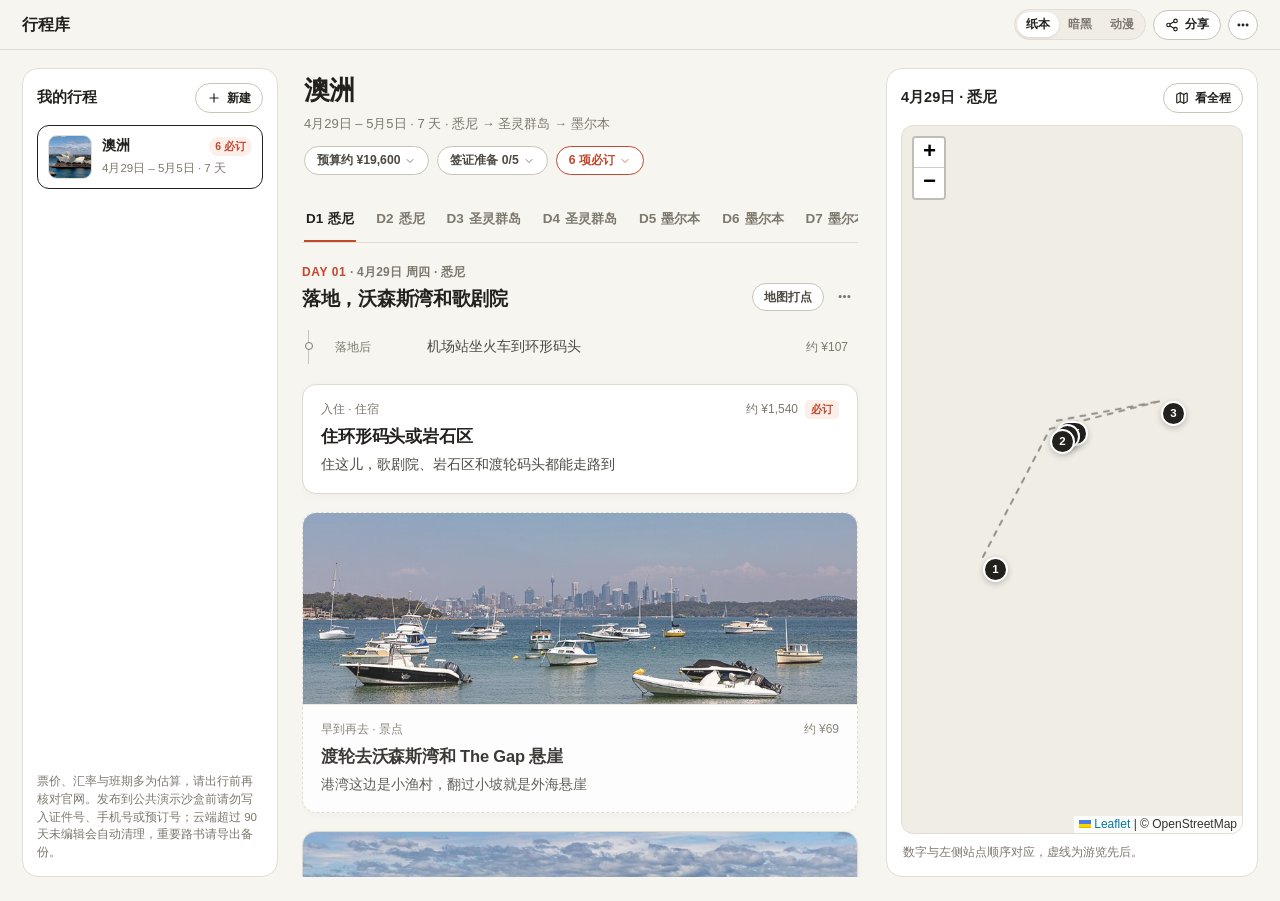
==== commit 2e318973: "fix: default trip title to place name and fix left rail grid overflow" ====
--- a/demo/index.html
+++ b/demo/index.html
@@ -24,7 +24,7 @@
     })();
   </script>
   <link rel="stylesheet" href="vendor/leaflet.css?v=1.9.4" />
-  <link rel="stylesheet" href="styles.css?v=41" />
+  <link rel="stylesheet" href="styles.css?v=42" />
 </head>
 <body>
   <header class="top">
@@ -258,8 +258,8 @@
     </form>
   </dialog>
 
-  <script src="data.js?v=41"></script>
-  <script src="app.js?v=41"></script>
-  <script src="share.js?v=41"></script>
+  <script src="data.js?v=42"></script>
+  <script src="app.js?v=42"></script>
+  <script src="share.js?v=42"></script>
 </body>
 </html>
--- a/demo/styles.css
+++ b/demo/styles.css
@@ -235,7 +235,7 @@
 
 /* 3-Column Desktop Layout */
 .layout {
-  display: grid; grid-template-columns: 244px minmax(0, 1fr) 372px;
+  display: grid; grid-template-columns: 256px minmax(0, 1fr) 372px;
   gap: 24px; padding: 18px 22px 24px; height: calc(100vh - 49px);
 }
 .shared-route .rail { display: none !important; }
@@ -248,22 +248,24 @@
 html[data-theme="manga"] .rail,
 html[data-theme="manga"] .map-panel { border: 1.6px solid #181715; }
 
-/* Left Sidebar: Calm Paper Trip List */
-.rail { padding: 14px; overflow: auto; }
+/* Left Sidebar: Clean Fixed-Width Trip Cards (Zero Overflow / Zero Wrap Shift) */
+.rail { padding: 14px; overflow-y: auto; overflow-x: hidden; }
 .rail-head, .map-bar {
   display: flex; justify-content: space-between; align-items: center; gap: 8px; margin-bottom: 12px;
 }
 .rail h2, .map-bar h2 { margin: 0; font-size: 14.5px; font-weight: 750; }
-#trip-list { display: grid; gap: 8px; }
+#trip-list { display: grid; grid-template-columns: minmax(0, 1fr); gap: 8px; }
 
 .trip-card {
-  display: flex; align-items: center; gap: 10px; width: 100%; padding: 9px 10px;
-  border-radius: 12px; border: 1px solid var(--line); background: var(--bg);
-  color: var(--ink); text-align: left; cursor: pointer; transition: border-color 0.14s, background 0.14s;
+  display: flex; align-items: center; gap: 10px;
+  width: 100%; min-width: 0; max-width: 100%; padding: 9px 10px;
+  border-radius: 12px; border: 1.5px solid var(--line); background: var(--bg);
+  color: var(--ink); text-align: left; overflow: hidden;
+  cursor: pointer; transition: border-color 0.14s, background 0.14s;
 }
 .trip-card:hover { background: var(--surface-soft); }
 .trip-card.active {
-  background: var(--surface); border: 1.6px solid var(--ink);
+  background: var(--surface); border-color: var(--ink);
 }
 html[data-theme="manga"] .trip-card.active { background: #fff9db; border-color: #181715; }
 .trip-thumb {
@@ -271,13 +273,23 @@
   display: grid; place-items: center; background: var(--surface-soft) center / cover no-repeat;
   color: var(--muted); border: 1px solid var(--line);
 }
-.trip-meta { min-width: 0; flex: 1; }
-.trip-meta b {
-  display: block; font-size: 13.5px; font-weight: 720; line-height: 1.3;
+.trip-meta { display: block; min-width: 0; flex: 1; }
+.trip-title-row {
+  display: flex; align-items: center; justify-content: space-between; gap: 6px; min-width: 0;
+}
+.trip-title-row b {
+  min-width: 0; flex: 1; font-size: 13.8px; font-weight: 740; line-height: 1.3;
   overflow: hidden; text-overflow: ellipsis; white-space: nowrap;
 }
-.trip-meta span { display: block; margin-top: 2px; font-size: 11.5px; color: var(--muted); }
-.trip-meta em { font-style: normal; color: var(--accent); font-weight: 650; }
+.trip-due {
+  flex-shrink: 0; white-space: nowrap; font-style: normal;
+  padding: 1px 6px; border-radius: 999px;
+  background: var(--accent-bg); color: var(--accent); font-size: 10.5px; font-weight: 720;
+}
+.trip-dates {
+  display: block; margin-top: 3px; font-size: 11.5px; color: var(--muted);
+  white-space: nowrap; overflow: hidden; text-overflow: ellipsis;
+}
 .rail-note { margin: auto 0 0; padding-top: 14px; color: var(--muted); font-size: 11.5px; line-height: 1.55; }
 
 /* Center Feed — Generous Breathing Room */
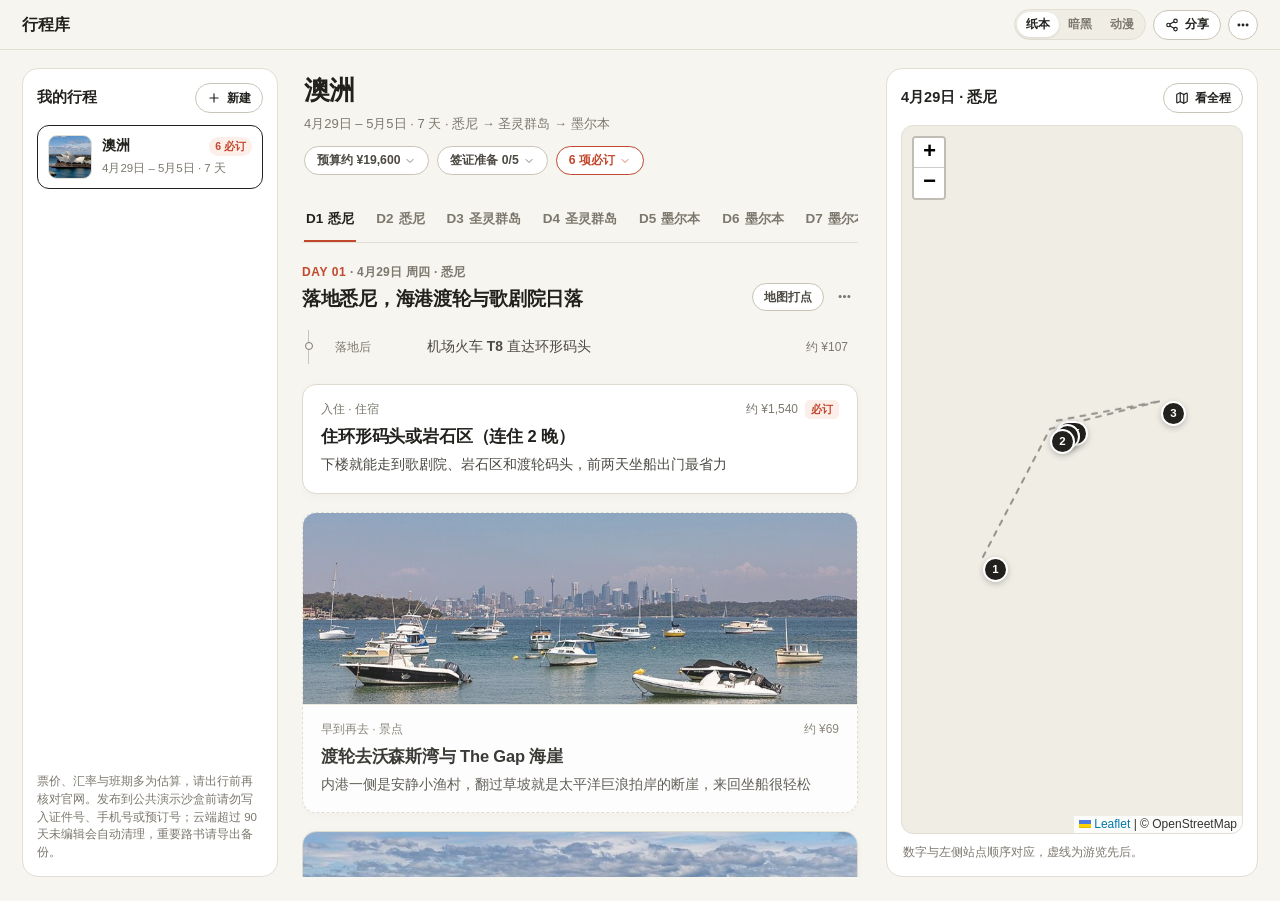
==== commit a1bb62a7: "feat: add human copywriting rules, alt route flag, and rewrite stiff stop prose" ====
--- a/demo/index.html
+++ b/demo/index.html
@@ -24,7 +24,7 @@
     })();
   </script>
   <link rel="stylesheet" href="vendor/leaflet.css?v=1.9.4" />
-  <link rel="stylesheet" href="styles.css?v=42" />
+  <link rel="stylesheet" href="styles.css?v=43" />
 </head>
 <body>
   <header class="top">
@@ -258,8 +258,8 @@
     </form>
   </dialog>
 
-  <script src="data.js?v=42"></script>
-  <script src="app.js?v=42"></script>
-  <script src="share.js?v=42"></script>
+  <script src="data.js?v=43"></script>
+  <script src="app.js?v=43"></script>
+  <script src="share.js?v=43"></script>
 </body>
 </html>
--- a/demo/styles.css
+++ b/demo/styles.css
@@ -661,7 +661,8 @@
   background: var(--surface-soft); border-left: 3px solid var(--accent);
   font-size: 13.5px; font-weight: 650; line-height: 1.6;
 }
-.dp-prose { margin-top: 12px; font-size: 14px; line-height: 1.72; color: var(--ink-soft); }
+.dp-prose { margin-top: 12px; font-size: 14px; line-height: 1.72; color: var(--ink-soft); display: grid; gap: 8px; }
+.dp-prose p { margin: 0; }
 
 .dp-kv { margin: 15px 0 0; border-top: 1px solid var(--line); }
 .dp-kv-row {
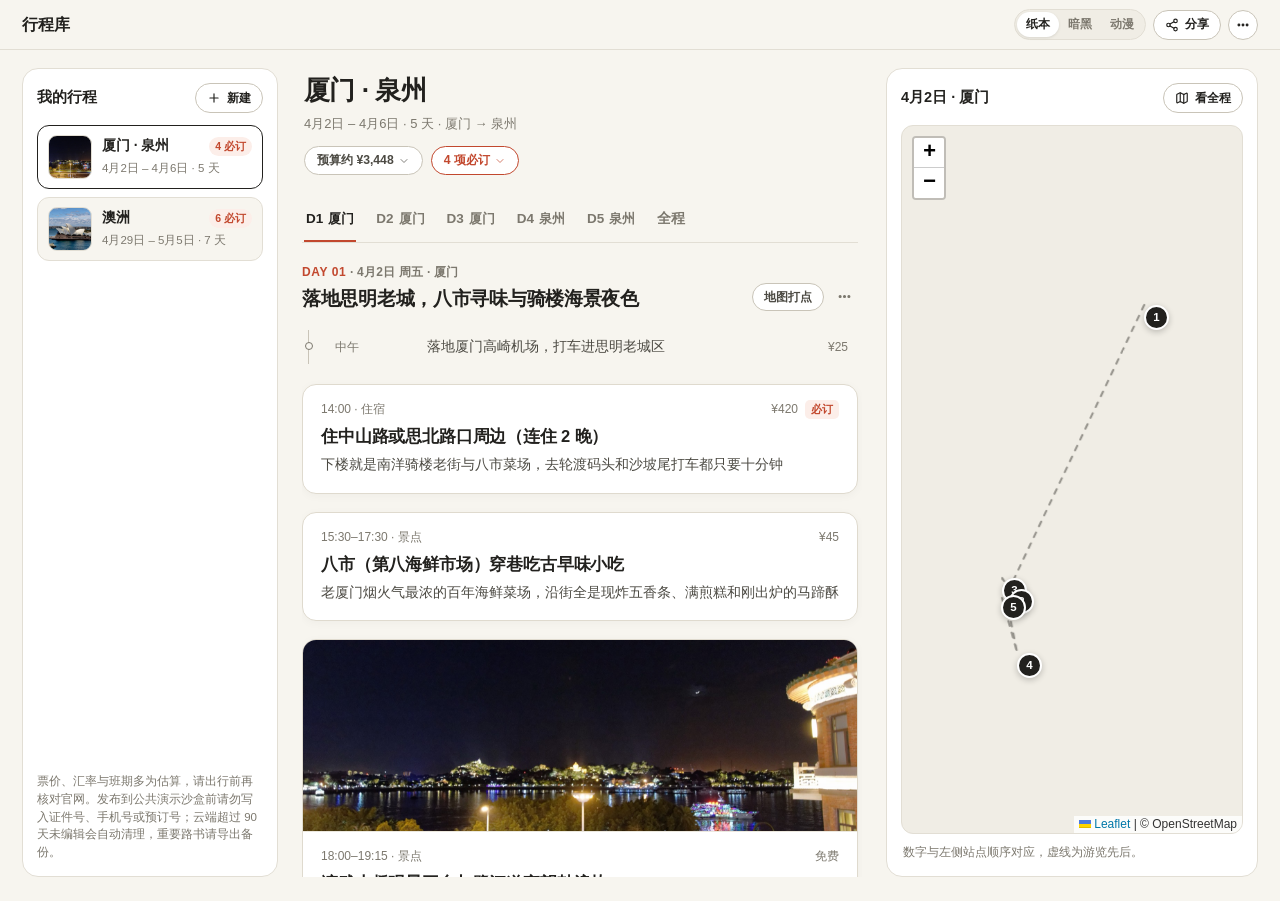
==== commit 7a87377d: "fix(budget): use domestic labels (往返机票/往返高铁/其他) instead of 国际机票/签证和其他 on domestic trips" ====
--- a/demo/index.html
+++ b/demo/index.html
@@ -24,7 +24,7 @@
     })();
   </script>
   <link rel="stylesheet" href="vendor/leaflet.css?v=1.9.4" />
-  <link rel="stylesheet" href="styles.css?v=43" />
+  <link rel="stylesheet" href="styles.css?v=45" />
 </head>
 <body>
   <header class="top">
@@ -100,7 +100,7 @@
           <option value="stay">住宿</option>
         </select>
       </label>
-      <label>地址 <input name="address" placeholder="用来在谷歌上搜索" /></label>
+      <label>地址 <input name="address" placeholder="用于地图搜索与导航定位" /></label>
       <label>为什么去（亮点简介） <input name="why" placeholder="一句话说明为什么推荐这里" /></label>
       <div class="pair">
         <label>纬度 <input name="lat" inputmode="decimal" /></label>
@@ -117,7 +117,7 @@
       <label>预约说明 <input name="reservationNote" placeholder="为什么要订，订晚了会怎样" /></label>
       <label>预约链接 <input name="bookingUrl" placeholder="https://" /></label>
       <div class="pair">
-        <label>每人费用（当地货币） <input name="costAmount" inputmode="decimal" placeholder="免费填 0" /></label>
+        <label><span id="cost-currency-label">每人费用（人民币）</span> <input name="costAmount" inputmode="decimal" placeholder="免费填 0" /></label>
         <label>费用说明 <input name="costNote" placeholder="含什么，怎么算的" /></label>
       </div>
       <label>配图链接（Wikimedia 或本站 /api/img）
@@ -143,7 +143,7 @@
       <h3 id="day-editor-title">编辑这一天</h3>
       <div class="pair">
         <label>日期 <input name="date" placeholder="2027-05-01" /></label>
-        <label>城市 <input name="city" placeholder="京都 / 悉尼" /></label>
+        <label>城市 <input name="city" placeholder="厦门 / 京都 / 悉尼" /></label>
       </div>
       <label>当天主题 <input name="title" required placeholder="例如：伏见稻荷与清水寺漫步" /></label>
       <div class="dialog-actions">
@@ -258,8 +258,8 @@
     </form>
   </dialog>
 
-  <script src="data.js?v=43"></script>
-  <script src="app.js?v=43"></script>
-  <script src="share.js?v=43"></script>
+  <script src="data.js?v=45"></script>
+  <script src="app.js?v=45"></script>
+  <script src="share.js?v=45"></script>
 </body>
 </html>
